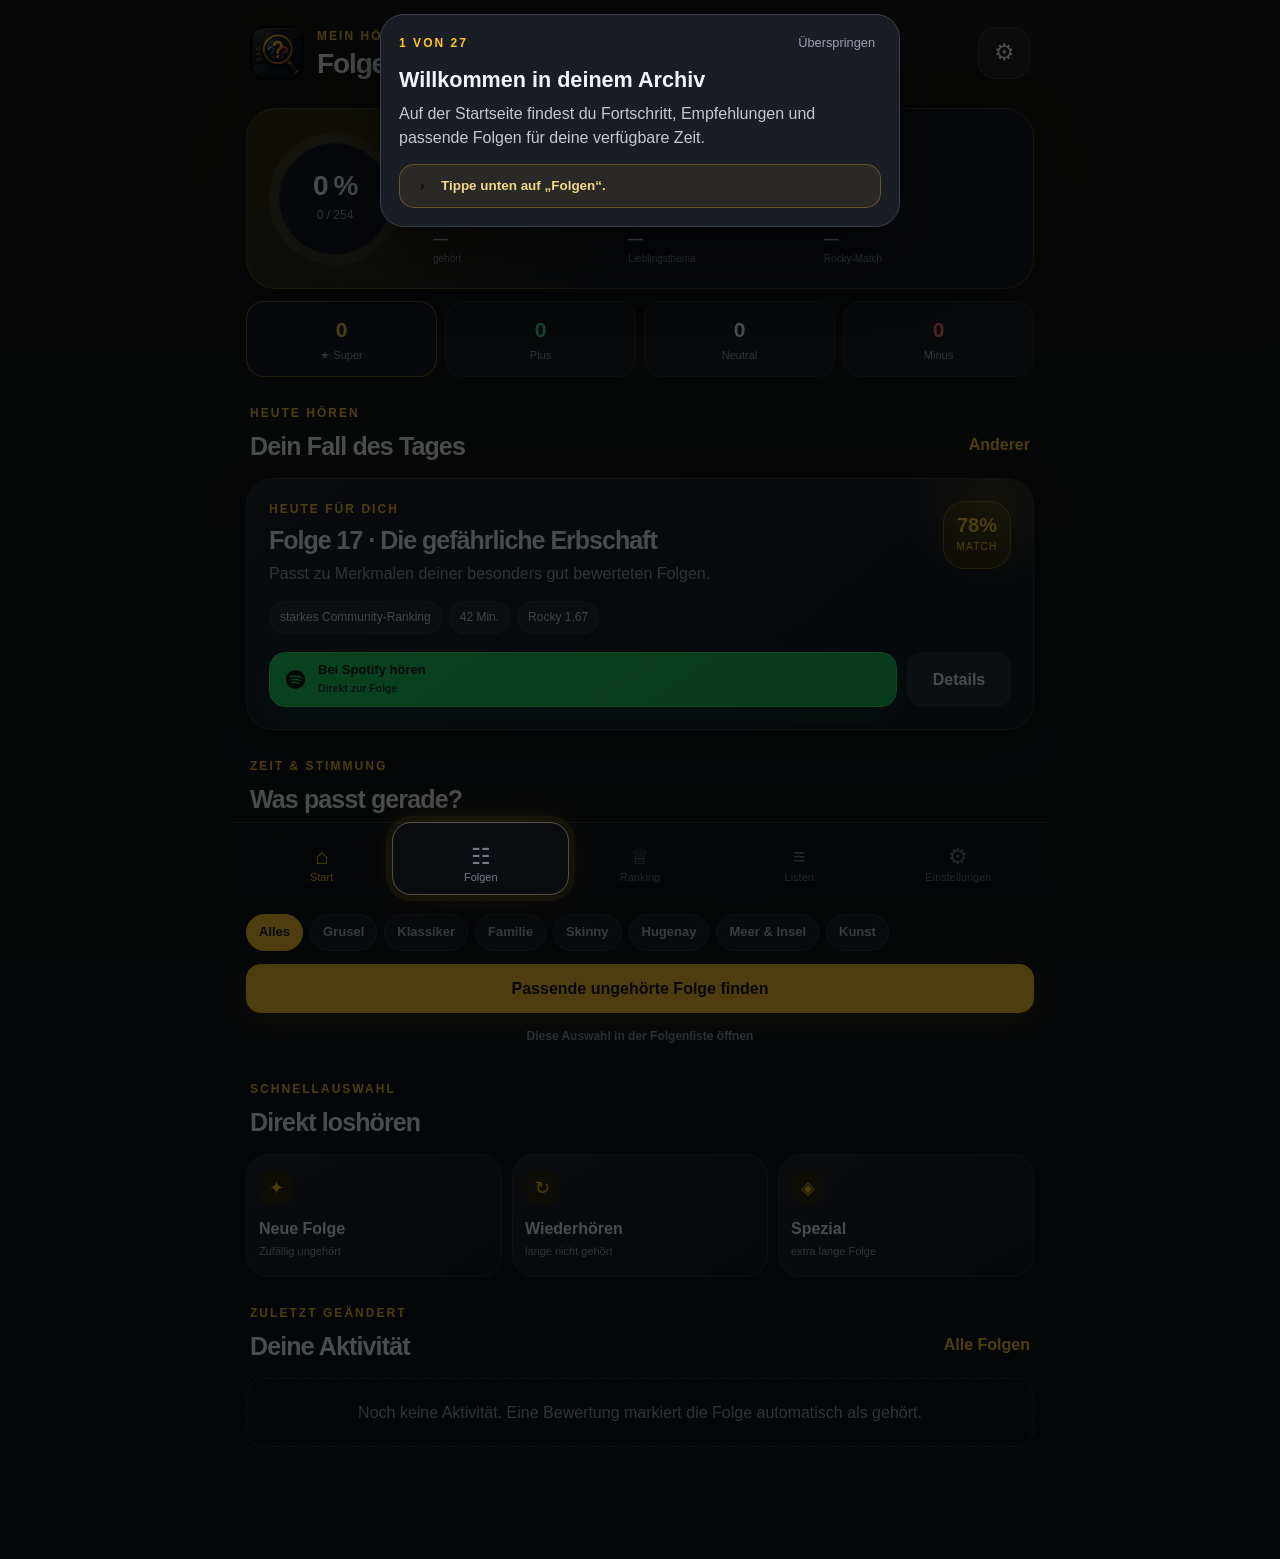
==== index.html @ 3ff1fd1b "Add files via upload" ====
<!doctype html>
<html lang="de">
<head>
  <meta charset="utf-8">
  <meta name="viewport" content="width=device-width,initial-scale=1,viewport-fit=cover">
  <meta name="theme-color" content="#12110d">
  <meta name="apple-mobile-web-app-capable" content="yes">
  <meta name="apple-mobile-web-app-status-bar-style" content="black-translucent">
  <meta name="apple-mobile-web-app-title" content="Folgen-Tracker">
  <meta name="description" content="Persönlicher Offline-Folgen-Tracker mit Empfehlungen, Suche und Ranking.">
  <link rel="manifest" href="manifest.json">
  <link rel="apple-touch-icon" href="apple-touch-icon.png">
  <link rel="icon" href="icon-192.png">
  <link rel="stylesheet" href="style.css">
  <title>Die drei ??? – Folgen-Tracker</title>
  <script src="episodes-seed.js" defer></script>
  <script src="app.js" defer></script>
</head>
<body>
<div class="app-shell">
  <header class="app-header">
    <div class="brand">
      <img src="icon-192.png" class="brand-icon" alt="">
      <div><span class="eyebrow">Mein Hörspiel-Archiv</span><h1>Folgen-Tracker</h1></div>
    </div>
    <button class="icon-button" id="quickSettings" aria-label="Einstellungen öffnen">⚙︎</button>
  </header>

  <main>
    <section class="page active" data-page="home">
      <section class="dashboard-card">
        <div class="progress-ring" id="progressRing" style="--progress:0deg">
          <div><strong id="progressPercent">0 %</strong><span id="progressFraction">0 / 0</span></div>
        </div>
        <div class="dashboard-copy">
          <span class="eyebrow">Dein Fortschritt</span>
          <h2 id="progressHeadline">Dein Archiv wartet</h2>
          <p id="progressText">Markiere Folgen als gehört und baue dein persönliches Geschmacksprofil auf.</p>
          <div class="mini-insights">
            <div><strong id="heardHours">—</strong><span>gehört</span></div>
            <div><strong id="favoriteTheme">—</strong><span>Lieblingsthema</span></div>
            <div><strong id="rockyAgreement">—</strong><span>Rocky-Match</span></div>
          </div>
        </div>
      </section>

      <section class="rating-stats" aria-label="Bewertungsübersicht">
        <div class="stat super"><strong id="superCount">0</strong><span>★ Super</span></div>
        <div class="stat plus"><strong id="plusCount">0</strong><span>Plus</span></div>
        <div class="stat neutral"><strong id="neutralCount">0</strong><span>Neutral</span></div>
        <div class="stat minus"><strong id="minusCount">0</strong><span>Minus</span></div>
      </section>

      <section class="section-block">
        <div class="section-heading">
          <div><span class="eyebrow">Heute hören</span><h2>Dein Fall des Tages</h2></div>
          <button id="dailyRefreshButton" class="text-button">Anderer</button>
        </div>
        <article id="todayCard" class="recommendation-card loading-card">
          <div class="skeleton wide"></div><div class="skeleton medium"></div><div class="skeleton short"></div>
        </article>
      </section>

      <section class="section-block">
        <div class="section-heading"><div><span class="eyebrow">Zeit & Stimmung</span><h2>Was passt gerade?</h2></div></div>
        <div class="choice-strip" id="timePicker" aria-label="Laufzeit auswählen">
          <button data-time="any" class="active"><strong>Egal</strong><small>beste Wahl</small></button>
          <button data-time="short"><strong>≤ 60</strong><small>Minuten</small></button>
          <button data-time="normal"><strong>60–90</strong><small>Minuten</small></button>
          <button data-time="long"><strong>90+</strong><small>lang</small></button>
          <button data-time="special"><strong>✦ Spezial</strong><small>extra lang</small></button>
        </div>
        <div class="discover-grid" id="moodPicker" aria-label="Stimmung auswählen">
          <button data-mood="any" class="active">Alles</button>
          <button data-mood="grusel">Grusel</button>
          <button data-mood="klassiker">Klassiker</button>
          <button data-mood="familie">Familie</button>
          <button data-mood="skinny">Skinny</button>
          <button data-mood="hugenay">Hugenay</button>
          <button data-mood="meer">Meer & Insel</button>
          <button data-mood="kunst">Kunst</button>
        </div>
        <button id="timeRecommendButton" class="primary-button full">Passende ungehörte Folge finden</button>
        <button id="exploreMoodButton" class="subtle-link">Diese Auswahl in der Folgenliste öffnen</button>
      </section>

      <section class="section-block">
        <div class="section-heading"><div><span class="eyebrow">Schnellauswahl</span><h2>Direkt loshören</h2></div></div>
        <div class="action-grid">
          <button id="randomNewButton" class="action-card"><span>✦</span><strong>Neue Folge</strong><small>Zufällig ungehört</small></button>
          <button id="randomHeardButton" class="action-card"><span>↻</span><strong>Wiederhören</strong><small>lange nicht gehört</small></button>
          <button id="randomSpecialButton" class="action-card"><span>◈</span><strong>Spezial</strong><small>extra lange Folge</small></button>
        </div>
      </section>

      <section class="section-block">
        <div class="section-heading">
          <div><span class="eyebrow">Zuletzt geändert</span><h2>Deine Aktivität</h2></div>
          <button class="text-button" data-go="episodes">Alle Folgen</button>
        </div>
        <div id="recentList" class="compact-list"></div>
      </section>
    </section>

    <section class="page" data-page="episodes">
      <div class="page-title">
        <span class="eyebrow">Katalog</span><h2>Alle Folgen</h2><p id="episodeResultCount">0 Folgen</p>
      </div>
      <div class="sticky-tools">
        <label class="search-box">
          <span aria-hidden="true">⌕</span>
          <input id="searchInput" type="search" placeholder="Titel, Autor, Figur, Handlung oder Kapitel" autocomplete="off" autocapitalize="none">
          <button id="clearSearch" class="clear-search hidden" type="button" aria-label="Suche löschen">×</button>
        </label>
        <p class="search-hint">Zum Beispiel „André Marx“, „Crimebusters“, „Peters Opa“, „Skinny“, „Zirkus“ oder „böser Franzose“.</p>
        <div id="filterChips" class="chips-scroll">
          <button class="chip active" data-filter="all">Alle</button>
          <button class="chip" data-filter="unheard">Offen</button>
          <button class="chip" data-filter="heard">Gehört</button>
          <button class="chip" data-filter="super">★ Super</button>
          <button class="chip" data-filter="plus">Plus</button>
          <button class="chip" data-filter="neutral">Neutral</button>
          <button class="chip" data-filter="minus">Minus</button>
          <button class="chip" data-filter="unrated">Unbewertet</button>
          <button class="chip" data-filter="long">90+ Min.</button>
          <button class="chip" data-filter="special">Spezial</button>
        </div>
        <div class="catalog-control-bar" aria-label="Katalog filtern und sortieren">
          <label class="compact-select"><span>Autor</span><select id="authorFilter" aria-label="Nach Autor filtern"><option value="all">Alle</option></select></label>
          <label class="compact-select"><span>Ära</span><select id="eraFilter" aria-label="Nach Ära filtern">
            <option value="all">Alle</option>
            <option value="Originalserie / Klassiker">Originalserie / Klassiker</option>
            <option value="Crimebusters-Ära">Crimebusters-Ära</option>
            <option value="Henkel-Waidhofer-Ära">Henkel-Waidhofer-Ära</option>
            <option value="Triumvirats-Ära">Triumvirats-Ära</option>
            <option value="Neue Ära (Fälle nach 2005)">Neue Ära</option>
            <option value="Spezialfolgen">Spezialfolgen</option>
          </select></label>
          <label class="compact-select compact-sort"><span>Sortierung</span><select id="episodeSort" aria-label="Folgen sortieren">
            <option value="nr">Nummer ↑</option>
            <option value="nr-desc">Nummer ↓</option>
            <option value="title">Titel A–Z</option>
            <option value="author">Autor A–Z</option>
            <option value="duration-desc">Längste</option>
            <option value="duration-asc">Kürzeste</option>
            <option value="rocky-best">Rocky beste</option>
            <option value="rocky-worst">Rocky schlechteste</option>
            <option value="recommendation">Empfehlung</option>
            <option value="own">Eigene Wertung</option>
          </select></label>
        </div>
      </div>
      <div id="activeCollection" class="active-collection hidden"></div>
      <div id="episodeList" class="episode-list"></div>
    </section>

    <section class="page" data-page="ranking">
      <div class="page-title">
        <span class="eyebrow">Vergleichen</span><h2>Ranking</h2><p>Community-Wertungen, deine Favoriten und persönliche Treffer.</p>
      </div>
      <div class="segmented" id="rankingMode">
        <button class="active" data-ranking="rocky">Rocky-Beach</button>
        <button data-ranking="mine">Mein Ranking</button>
        <button data-ranking="match">Empfehlungen</button>
      </div>
      <div id="rankingInfo" class="info-card"></div>
      <div id="rankingList" class="ranking-list"></div>
    </section>

    <section class="page" data-page="playlists">
      <div class="page-title">
        <span class="eyebrow">Hörpläne</span><h2>Listen</h2><p>Eigene Playlists, kuratierte Reihenfolgen und automatisch geplante Hörsessions.</p>
      </div>

      <section class="playlist-hero">
        <div><span class="eyebrow">Deine Sammlung</span><h3>Was möchtest du hören?</h3><p>Erstelle freie Listen oder lasse eine Fahrt, einen Abend oder ein Wochenende automatisch füllen.</p></div>
        <button id="newPlaylistButton" class="primary-button">＋ Neue Playlist</button>
      </section>

      <section class="section-block smart-planner">
        <div class="section-heading"><div><span class="eyebrow">Smart Playlist</span><h2>Hörzeit automatisch planen</h2></div></div>
        <div class="planner-form">
          <label><span>Name</span><input id="planName" value="Autofahrt" maxlength="50"></label>
          <label><span>Dauer</span><div class="duration-input"><input id="planHours" type="number" min="0" max="12" value="5"><b>Std.</b><input id="planMinutes" type="number" min="0" max="59" step="5" value="0"><b>Min.</b></div></label>
          <label><span>Stimmung</span><select id="planMood"><option value="any">Bunte Mischung</option><option value="grusel">Grusel & Mystery</option><option value="klassiker">Klassiker</option><option value="meer">Meer & Insel</option><option value="familie">Familie</option><option value="skinny">Skinny Norris</option><option value="hugenay">Victor Hugenay</option><option value="kunst">Kunst & Rätsel</option></select></label>
          <label><span>Hörstatus</span><select id="planStatus"><option value="mixed">Gemischt</option><option value="unheard">Nur ungehört</option><option value="heard">Nur bekannt</option></select></label>
          <label><span>Autor</span><select id="planAuthor"><option value="all">Alle Autoren</option></select></label>
        </div>
        <label class="planner-toggle"><input id="planContinuity" type="checkbox" checked><span><strong>Zusammenhänge beachten</strong><small>Mehrteiler, Vorgeschichten und Rückbezüge bleiben in sinnvoller Reihenfolge zusammen.</small></span></label>
        <button id="generatePlanButton" class="primary-button full">Smart Playlist erstellen</button>
        <div id="planPreview" class="plan-preview hidden"></div>
        <div id="planSavedStatus" class="plan-saved-status hidden" role="status" aria-live="polite"></div>
      </section>

      <section class="section-block playlist-library">
        <div class="section-heading"><div><span class="eyebrow">Deine Hörbibliothek</span><h2>Playlists entdecken</h2></div><button id="newPlaylistTextButton" class="text-button">Neu</button></div>
        <div id="playlistLibraryTabs" class="segmented playlist-tabs" role="tablist" aria-label="Playlist-Kategorien">
          <button class="active" data-playlist-tab="essentials" role="tab" aria-selected="true">★ Essentials</button>
          <button data-playlist-tab="themes" role="tab" aria-selected="false">Themen</button>
          <button data-playlist-tab="mine" role="tab" aria-selected="false">Meine</button>
        </div>
        <div id="playlistTabIntro" class="playlist-tab-intro"></div>
        <div id="essentialPlaylists" class="curated-grid playlist-tab-panel"></div>
        <div id="themePlaylists" class="curated-grid playlist-tab-panel hidden"></div>
        <div id="userPlaylists" class="playlist-grid playlist-tab-panel hidden"></div>
      </section>
    </section>

    <section class="page" data-page="settings">
      <div class="page-title">
        <span class="eyebrow">Verwaltung</span><h2>Einstellungen</h2><p>Backups, Folgenwissen und lokale Daten.</p>
      </div>
      <div class="settings-group streaming-settings">
        <h3>Bevorzugter Streamingdienst</h3>
        <div class="stream-preference" id="streamingPreference" role="group" aria-label="Bevorzugten Streamingdienst auswählen">
          <button type="button" data-service="spotify" aria-pressed="true">
            <svg viewBox="0 0 24 24" aria-hidden="true"><circle cx="12" cy="12" r="10"></circle><path d="M6.8 9.1c3.8-1.1 7.9-.8 11.2.8M7.5 12.3c3.2-.8 6.7-.5 9.5.7M8.2 15.2c2.6-.6 5.4-.3 7.6.6"></path></svg>
            <span><strong>Spotify</strong><small>Als Standard öffnen</small></span>
          </button>
          <button type="button" data-service="appleMusic" aria-pressed="false">
            <svg viewBox="0 0 24 24" aria-hidden="true"><rect x="3" y="3" width="18" height="18" rx="5"></rect><path d="M15.5 7.2v8.1a2.2 2.2 0 1 1-1.2-2V9.1l-5.8 1.2v6.1a2.2 2.2 0 1 1-1.2-2V8.8l8.2-1.6Z"></path></svg>
            <span><strong>Apple Music</strong><small>Als Standard öffnen</small></span>
          </button>
        </div>
        <p class="stream-setting-note" id="streamingPreferenceInfo">Schnellbuttons öffnen Spotify. In den Folgendetails bleiben beide Dienste sichtbar.</p>
      </div>
      <div class="settings-group">
        <h3>Backup</h3>
        <button id="exportButton" class="settings-row"><span><strong>JSON exportieren</strong><small>Hörstatus, Bewertungen und Notizen sichern</small></span><b>›</b></button>
        <button id="importButton" class="settings-row"><span><strong>JSON importieren</strong><small>Vorhandenes Backup einlesen</small></span><b>›</b></button>
        <input id="importFile" type="file" accept="application/json,.json" hidden>
      </div>
      <div class="settings-group">
        <h3>Folgenwissen</h3>
        <button id="updateMetadataButton" class="settings-row"><span><strong>Folgenwissen aktualisieren</strong><small>Laufzeiten, Beschreibungen, Figuren und Streaming-Links laden</small></span><b>↓</b></button>
        <button id="reloadCatalogButton" class="settings-row"><span><strong>Eingebauten Katalog neu laden</strong><small>Rocky-Ranking und Grunddaten zurücksetzen</small></span><b>↻</b></button>
      </div>
      <div class="settings-group">
        <h3>Hilfe & Einführung</h3>
        <button id="startTutorialButton" class="settings-row"><span><strong>Interaktives Tutorial starten</strong><small>Schritt für Schritt durch Bewertungen, Folgen und Playlists</small></span><b>›</b></button>
        <button id="openHelpButton" class="settings-row"><span><strong>Kurzanleitung öffnen</strong><small>Bewertungen, Smart-Playlists, Speicherung und Backups nachlesen</small></span><b>›</b></button>
      </div>
      <div class="settings-group">
        <h3>Persönliche Daten</h3>
        <button id="resetButton" class="settings-row danger"><span><strong>Persönliche Daten zurücksetzen</strong><small>Hörstatus, Bewertungen und Notizen löschen</small></span><b>›</b></button>
      </div>
      <div class="settings-group app-info">
        <img src="icon-192.png" alt="App-Icon">
        <div>
          <strong>Folgen-Tracker</strong>
          <small id="storageInfo">Lade Daten …</small>
          <small id="metadataInfo">Folgenwissen wird geprüft …</small>
          <small>Version 11.0 · Speicherung ausschließlich auf diesem Gerät</small>
          <small class="source-note">Folgenmetadaten & Streaming-Links: dreimetadaten.de · Community-Wertungen: rocky-beach.com</small>
        </div>
      </div>
    </section>
  </main>

  <nav class="bottom-nav" aria-label="Hauptnavigation">
    <button class="active" data-nav="home"><span>⌂</span><small>Start</small></button>
    <button data-nav="episodes"><span>☷</span><small>Folgen</small></button>
    <button data-nav="ranking"><span>♕</span><small>Ranking</small></button>
    <button data-nav="playlists"><span>≡</span><small>Listen</small></button>
    <button data-nav="settings"><span>⚙︎</span><small>Einstellungen</small></button>
  </nav>
</div>

<div id="detailOverlay" class="overlay hidden" aria-hidden="true">
  <article class="detail-sheet" role="dialog" aria-modal="true" aria-labelledby="detailTitle">
    <div class="sheet-handle"></div>
    <header class="detail-header">
      <div><span id="detailNumber" class="eyebrow">Folge</span><h2 id="detailTitle"></h2></div>
      <button id="closeDetail" class="icon-button" aria-label="Details schließen">×</button>
    </header>
    <div class="detail-score-row">
      <div class="match-orb"><strong id="detailMatch">—</strong><span>Match</span></div>
      <div id="detailMeta" class="detail-meta"></div>
    </div>
    <p id="detailDescription" class="detail-description"></p>

    <section class="detail-section detail-primary-actions">
      <span class="field-label">Deine Bewertung</span>
      <div id="detailRating" class="rating-control">
        <button data-rating="minus"><span>−</span>Minus</button>
        <button data-rating="neutral"><span>●</span>Neutral</button>
        <button data-rating="plus"><span>＋</span>Plus</button>
        <button data-rating="super"><span>★</span>Super</button>
      </div>
      <button id="clearRating" class="clear-rating">Bewertung entfernen</button>
    </section>

    <label class="heard-control detail-heard-control">
      <input id="detailHeard" type="checkbox">
      <span><strong>Schon gehört</strong><small id="detailHeardDate">Wird automatisch gespeichert</small></span>
    </label>

    <section class="detail-section detail-streaming-section">
      <span class="field-label">Anhören</span>
      <div id="detailStreamingButtons" class="streaming-buttons"></div>
      <small class="streaming-note">Direktlinks öffnen nach Möglichkeit die installierte App. Bei noch nicht veröffentlichten Folgen öffnet sich die Suche.</small>
    </section>

    <section class="detail-section add-list-section">
      <button id="detailAddPlaylist" class="playlist-add-button"><span>＋</span><span><strong>Zu Playlist hinzufügen</strong><small>Eigene Liste auswählen oder neu erstellen</small></span><b>›</b></button>
    </section>

    <div class="detail-accordion-stack">
      <details id="detailKnowledgeSection" class="detail-accordion">
        <summary><span><strong>Wissenskarte</strong><small>Autor, Ära, Laufzeit und Einordnung</small></span><b aria-hidden="true"></b></summary>
        <div class="detail-accordion-content"><div id="detailKnowledgeGrid" class="knowledge-grid"></div></div>
      </details>

      <details id="detailConnectionsSection" class="detail-accordion hidden">
        <summary><span><strong>Reihen & Rückbezüge</strong><small>Chronologien und wichtige Vorgeschichten</small></span><b aria-hidden="true"></b></summary>
        <div class="detail-accordion-content"><div id="detailConnections" class="connection-list"></div></div>
      </details>

      <details id="detailPeopleSection" class="detail-accordion hidden">
        <summary><span><strong>Figuren & Themen</strong><small>Wichtige Personen und Motive der Folge</small></span><b aria-hidden="true"></b></summary>
        <div class="detail-accordion-content detail-subsections">
          <section id="detailCharactersSection" class="detail-subsection hidden"><span class="field-label">Mit dabei</span><div id="detailCharacters" class="tag-cloud character-cloud"></div></section>
          <section id="detailThemesSection" class="detail-subsection hidden"><span class="field-label">Themen</span><div id="detailThemes" class="tag-cloud"></div></section>
        </div>
      </details>

      <details id="detailSimilarSection" class="detail-accordion hidden">
        <summary><span><strong>Passende Folgen</strong><small>Ähnliche Fälle zum Weiterhören</small></span><b aria-hidden="true"></b></summary>
        <div class="detail-accordion-content"><div id="detailSimilar" class="similar-list"></div></div>
      </details>

      <details id="detailReasonsSection" class="detail-accordion hidden">
        <summary><span><strong>Warum passt sie?</strong><small>Grund für die persönliche Empfehlung</small></span><b aria-hidden="true"></b></summary>
        <div class="detail-accordion-content"><div id="detailReasons" class="tag-cloud"></div></div>
      </details>

      <details id="detailTriviaSection" class="detail-accordion hidden">
        <summary><span><strong>Gut zu wissen</strong><small>Einordnung und Besonderheiten</small></span><b aria-hidden="true"></b></summary>
        <div class="detail-accordion-content"><div id="detailTrivia" class="fact-note"></div></div>
      </details>

      <details id="detailNoteSection" class="detail-accordion note-accordion">
        <summary><span><strong>Persönliche Notiz</strong><small>Deine Gedanken zu dieser Folge</small></span><b aria-hidden="true"></b></summary>
        <div class="detail-accordion-content"><label class="note-field compact-note"><textarea id="detailNote" maxlength="600" placeholder="Was ist dir an der Folge aufgefallen?"></textarea></label><button id="resetEpisodeData" class="episode-reset-button">Persönliche Daten dieser Folge zurücksetzen</button></div>
      </details>
    </div>
  </article>
</div>

<div id="playlistEditorOverlay" class="overlay hidden" aria-hidden="true">
  <article class="mini-sheet" role="dialog" aria-modal="true" aria-labelledby="playlistEditorTitle">
    <div class="sheet-handle"></div>
    <header class="detail-header"><div><span class="eyebrow">Persönliche Liste</span><h2 id="playlistEditorTitle">Neue Playlist</h2></div><button id="closePlaylistEditor" class="icon-button">×</button></header>
    <label class="note-field"><span class="field-label">Name</span><input id="playlistNameInput" maxlength="60" placeholder="z. B. 5-Stunden-Autofahrt"></label>
    <label class="note-field"><span class="field-label">Beschreibung</span><textarea id="playlistDescriptionInput" maxlength="300" placeholder="Wofür ist diese Liste gedacht?"></textarea></label>
    <button id="savePlaylistButton" class="primary-button full">Playlist speichern</button>
  </article>
</div>

<div id="playlistPickerOverlay" class="overlay hidden" aria-hidden="true">
  <article class="mini-sheet" role="dialog" aria-modal="true" aria-labelledby="playlistPickerTitle">
    <div class="sheet-handle"></div>
    <header class="detail-header"><div><span class="eyebrow">Merken</span><h2 id="playlistPickerTitle">Zu Playlist hinzufügen</h2></div><button id="closePlaylistPicker" class="icon-button">×</button></header>
    <div id="playlistPickerList" class="picker-list"></div>
    <button id="pickerNewPlaylist" class="subtle-button full">＋ Neue Playlist erstellen</button>
  </article>
</div>

<div id="playlistDetailOverlay" class="overlay hidden" aria-hidden="true">
  <article class="detail-sheet playlist-sheet" role="dialog" aria-modal="true" aria-labelledby="playlistDetailTitle">
    <div class="sheet-handle"></div>
    <header class="detail-header"><div><span id="playlistDetailKicker" class="eyebrow">Playlist</span><h2 id="playlistDetailTitle"></h2></div><button id="closePlaylistDetail" class="icon-button">×</button></header>
    <p id="playlistDetailDescription" class="detail-description"></p>
    <div id="playlistDetailStats" class="playlist-detail-stats"></div>
    <div class="playlist-detail-actions"><button id="playlistPlayFirst" class="primary-button">▶ Erste Folge öffnen</button><button id="playlistAddEpisodeButton" class="subtle-button">＋ Folge hinzufügen</button><button id="playlistEditButton" class="subtle-button">Bearbeiten</button><button id="playlistDeleteButton" class="danger-button">Löschen</button></div>
    <section id="playlistAddPanel" class="playlist-add-panel hidden">
      <div id="playlistInlineStatus" class="playlist-inline-status hidden" role="status" aria-live="polite"></div>
      <div class="playlist-add-search"><input id="playlistAddSearch" type="search" placeholder="Folge suchen …" autocomplete="off"><button id="playlistAddClose" class="icon-button" aria-label="Suche schließen">×</button></div>
      <div id="playlistAddResults" class="playlist-add-results"></div>
    </section>
    <div id="playlistEpisodeList" class="playlist-episode-list"></div>
    <section id="playlistSuggestionsSection" class="playlist-suggestions hidden">
      <div class="section-heading compact"><div><span class="eyebrow">Automatisch passend</span><h3>Passt zu dieser Playlist</h3></div><div class="suggestion-controls"><button id="playlistSuggestionMode" class="mini-toggle" data-mode="similar">Ähnlich</button><button id="playlistSuggestionRefresh" class="icon-button" aria-label="Neue Vorschläge">↻</button></div></div>
      <p id="playlistSuggestionSummary" class="playlist-suggestion-summary"></p>
      <div id="playlistSuggestions" class="playlist-suggestion-list"></div>
    </section>
  </article>
</div>

<div id="heardResetOverlay" class="overlay action-overlay hidden" aria-hidden="true">
  <article class="mini-sheet action-sheet" role="dialog" aria-modal="true" aria-labelledby="heardResetTitle">
    <div class="sheet-handle"></div>
    <header class="detail-header"><div><span class="eyebrow">Hörstatus ändern</span><h2 id="heardResetTitle">Als ungehört markieren?</h2></div><button id="closeHeardReset" class="icon-button" aria-label="Abbrechen">×</button></header>
    <p>Eine bewertete Folge gilt als gehört. Um sie wieder als ungehört zu markieren, wird deshalb auch deine Bewertung entfernt.</p>
    <button id="confirmUnheardAndClear" class="danger-button full">Bewertung entfernen & als ungehört markieren</button>
    <button id="cancelHeardReset" class="subtle-button full">Abbrechen</button>
  </article>
</div>

<div id="helpOverlay" class="overlay overlay-front hidden" aria-hidden="true">
  <article class="detail-sheet help-sheet" role="dialog" aria-modal="true" aria-labelledby="helpTitle">
    <div class="sheet-handle"></div>
    <header class="detail-header"><div><span class="eyebrow">Hilfe</span><h2 id="helpTitle">So funktioniert die App</h2></div><button id="closeHelp" class="icon-button" aria-label="Hilfe schließen">×</button></header>
    <div class="help-list">
      <details open><summary>Bewertungen & Hörstatus</summary><p>Minus, Neutral, Plus und Super sind gegenseitig exklusiv. Tippe erneut auf die aktive Bewertung, um sie zu entfernen. Jede Bewertung markiert die Folge automatisch als gehört. Beim Zurücksetzen auf ungehört kannst du die Bewertung direkt mit entfernen.</p></details>
      <details><summary>Folgen finden</summary><p>Die Suche berücksichtigt Titel, Autor, Ära, Figuren, Handlung, Kapitel und versteckte Stichwörter. Filter und Sortierung lassen sich kombinieren.</p></details>
      <details><summary>Playlists</summary><p>Unter Listen findest du goldene Essentials, Themenlisten und deine eigenen Playlists. Eigene Listen kannst du frei benennen, beschreiben, sortieren und mit automatischen Vorschlägen erweitern.</p></details>
      <details><summary>Smart-Playlists</summary><p>Lege Dauer, Stimmung, Hörstatus und optional einen Autor fest. Zusammenhängende Fälle bleiben auf Wunsch in der richtigen Reihenfolge.</p></details>
      <details><summary>Speicherung & Backup</summary><p>Alle Änderungen werden automatisch lokal auf diesem Gerät gespeichert. Das JSON-Backup brauchst du nur als zusätzliche Sicherung oder für einen Gerätewechsel.</p></details>
    </div>
    <button id="helpStartTutorial" class="primary-button full">Interaktives Tutorial starten</button>
  </article>
</div>

<div id="tutorialOverlay" class="tutorial-overlay hidden" aria-hidden="true">
  <div id="tutorialFocus" class="tutorial-focus" aria-hidden="true"></div>
  <article id="tutorialCard" class="tutorial-card" role="dialog" aria-modal="true" aria-labelledby="tutorialTitle">
    <div class="tutorial-card-top"><span id="tutorialProgress" class="eyebrow">1 von 27</span><button id="skipTutorial" class="tutorial-skip">Überspringen</button></div>
    <h2 id="tutorialTitle">Willkommen</h2>
    <p id="tutorialText"></p>
    <div id="tutorialAction" class="tutorial-action" role="status" aria-live="polite"></div>
    <div id="tutorialDemo" class="tutorial-demo hidden"></div>
    <div class="tutorial-actions"><button id="tutorialBack" class="subtle-button hidden">Zurück</button><button id="tutorialNext" class="primary-button hidden">App benutzen</button></div>
  </article>
</div>

<div id="toast" class="toast hidden" role="status" aria-live="polite"></div>
</body>
</html>
---- style.css ----
:root{
  color-scheme:dark;
  --bg:#12110d;
  --bg-deep:#0b0c0f;
  --panel:#161920;
  --panel-2:#1d2028;
  --panel-warm:#211d10;
  --line:#2b303a;
  --line-warm:#5a4510;
  --text:#f3f4f7;
  --muted:#9ca1ad;
  --gold:#ffc629;
  --gold-soft:#ffdb71;
  --green:#4edb91;
  --red:#ff6b70;
  --neutral:#aeb3bd;
  --radius:24px;
  --shadow:0 18px 55px rgba(0,0,0,.28);
  font-family:-apple-system,BlinkMacSystemFont,"SF Pro Display","SF Pro Text",Inter,Arial,sans-serif;
}
*{box-sizing:border-box;-webkit-tap-highlight-color:transparent}
html{background:var(--bg-deep);scroll-behavior:smooth}
body{margin:0;min-width:320px;background:linear-gradient(180deg,#17150e 0,#11110e 34%,#0d0f13 100%);color:var(--text);font-size:16px;line-height:1.45}
button,input,select,textarea{font:inherit;color:inherit}
button{border:0;cursor:pointer}
button:focus-visible,input:focus-visible,select:focus-visible,textarea:focus-visible{outline:2px solid var(--gold);outline-offset:2px}
.hidden{display:none!important}
.app-shell{max-width:820px;min-height:100dvh;margin:0 auto;padding:calc(env(safe-area-inset-top) + 16px) 16px calc(112px + env(safe-area-inset-bottom))}
.app-header{display:flex;align-items:center;justify-content:space-between;padding:10px 4px 28px;position:relative;z-index:5}
.brand{display:flex;align-items:center;gap:13px;min-width:0}.brand-icon{width:54px;height:54px;border-radius:16px;box-shadow:0 8px 25px rgba(0,0,0,.35)}
.brand h1{font-size:28px;line-height:1.05;margin:4px 0 0;letter-spacing:-.04em}.eyebrow{display:block;color:var(--gold);font-size:12px;font-weight:800;letter-spacing:.17em;text-transform:uppercase}
.icon-button{display:grid;place-items:center;flex:0 0 auto;width:52px;height:52px;border-radius:18px;background:rgba(255,255,255,.045);border:1px solid rgba(255,255,255,.11);font-size:23px;box-shadow:inset 0 1px rgba(255,255,255,.04)}
.page{display:none;animation:pageIn .24s ease}.page.active{display:block}@keyframes pageIn{from{opacity:0;transform:translateY(6px)}to{opacity:1;transform:none}}
.page-title{padding:8px 4px 20px}.page-title h2{font-size:42px;line-height:1;margin:12px 0 14px;letter-spacing:-.055em}.page-title p{margin:0;color:var(--muted);font-size:18px;max-width:620px}
.section-block{margin-top:28px}.section-heading{display:flex;align-items:flex-end;justify-content:space-between;gap:18px;margin:0 4px 14px}.section-heading h2{font-size:25px;letter-spacing:-.035em;margin:5px 0 0}.text-button{background:none;color:var(--gold);padding:8px 0;font-weight:750}

.dashboard-card{display:grid;grid-template-columns:142px minmax(0,1fr);gap:22px;align-items:center;padding:22px;border-radius:30px;background:radial-gradient(circle at 15% 20%,rgba(255,198,41,.13),transparent 42%),linear-gradient(145deg,#211d12,#14171d 62%);border:1px solid rgba(255,198,41,.20);box-shadow:var(--shadow)}
.progress-ring{width:132px;height:132px;border-radius:50%;display:grid;place-items:center;background:conic-gradient(var(--gold) var(--progress),rgba(255,255,255,.075) 0);position:relative}
.progress-ring:before{content:"";position:absolute;inset:10px;border-radius:50%;background:#15171b;box-shadow:inset 0 0 0 1px rgba(255,255,255,.05)}
.progress-ring>div{position:relative;text-align:center}.progress-ring strong{display:block;font-size:28px;line-height:1;letter-spacing:-.05em}.progress-ring span{display:block;color:var(--muted);font-size:12px;margin-top:7px}
.dashboard-copy h2{margin:6px 0 6px;font-size:27px;line-height:1.08;letter-spacing:-.045em}.dashboard-copy>p{color:var(--muted);margin:0 0 18px;font-size:14px}
.mini-insights{display:grid;grid-template-columns:repeat(3,minmax(0,1fr));gap:8px}.mini-insights div{min-width:0}.mini-insights strong{display:block;white-space:nowrap;overflow:hidden;text-overflow:ellipsis;font-size:15px}.mini-insights span{display:block;color:var(--muted);font-size:10px;margin-top:2px}
.rating-stats{display:grid;grid-template-columns:repeat(4,1fr);gap:8px;margin-top:12px}.stat{padding:13px 8px;border-radius:18px;text-align:center;background:rgba(22,25,32,.9);border:1px solid var(--line)}.stat strong{display:block;font-size:21px}.stat span{display:block;font-size:11px;color:var(--muted);margin-top:2px}.stat.super{border-color:rgba(255,198,41,.38)}.stat.super strong{color:var(--gold)}.stat.plus strong{color:var(--green)}.stat.minus strong{color:var(--red)}

.recommendation-card{position:relative;overflow:hidden;padding:22px;border-radius:28px;background:linear-gradient(140deg,#1b1e25,#11141a);border:1px solid #343a45;box-shadow:0 16px 42px rgba(0,0,0,.20)}
.recommendation-card:before{content:"";position:absolute;right:-50px;top:-70px;width:180px;height:180px;border-radius:50%;background:radial-gradient(circle,rgba(255,198,41,.18),transparent 68%);pointer-events:none}
.recommendation-top{display:flex;justify-content:space-between;gap:16px;align-items:flex-start}.match-badge{display:flex;flex-direction:column;align-items:center;justify-content:center;min-width:68px;height:68px;border-radius:22px;background:#2a2410;border:1px solid rgba(255,198,41,.35);color:var(--gold)}.match-badge strong{font-size:20px;line-height:1}.match-badge span{font-size:10px;margin-top:5px;text-transform:uppercase;letter-spacing:.12em}
.recommendation-card h3{font-size:25px;line-height:1.12;letter-spacing:-.04em;margin:7px 0 8px;max-width:520px}.recommendation-card p{color:var(--muted);margin:0 0 16px}.recommend-reasons,.tag-cloud{display:flex;flex-wrap:wrap;gap:7px}.recommend-reasons span,.tag-cloud span{padding:7px 10px;border-radius:999px;background:rgba(255,255,255,.055);border:1px solid rgba(255,255,255,.075);color:#d7dae0;font-size:12px}
.recommendation-actions{display:flex;align-items:center;gap:10px;margin-top:18px}.primary-button{background:var(--gold);color:#171306;font-weight:850;padding:13px 18px;border-radius:15px;box-shadow:0 8px 24px rgba(255,198,41,.15)}.primary-button:active{transform:scale(.98)}.primary-button.full{width:100%;margin-top:13px}.secondary-button{background:#252a33;padding:13px 16px;border-radius:15px;font-weight:750}
.loading-card{min-height:170px}.skeleton{height:20px;border-radius:8px;background:linear-gradient(90deg,#20242b,#2a2e36,#20242b);background-size:200% 100%;animation:skeleton 1.3s infinite}.skeleton+.skeleton{margin-top:14px}.skeleton.wide{width:76%}.skeleton.medium{width:58%}.skeleton.short{width:35%}@keyframes skeleton{to{background-position:-200% 0}}

.choice-strip,.chips-scroll{display:flex;gap:8px;overflow-x:auto;scrollbar-width:none;padding:1px 3px 7px}.choice-strip::-webkit-scrollbar,.chips-scroll::-webkit-scrollbar{display:none}.choice-strip button{flex:0 0 104px;background:#171a20;border:1px solid var(--line);border-radius:18px;padding:12px 9px;text-align:left}.choice-strip button strong,.choice-strip button small{display:block}.choice-strip button small{color:var(--muted);font-size:11px;margin-top:3px}.choice-strip button.active{background:#28230f;border-color:var(--gold);box-shadow:inset 0 0 0 1px rgba(255,198,41,.18)}
.discover-grid{display:flex;flex-wrap:wrap;gap:7px;margin-top:7px}.discover-grid button{padding:8px 12px;border-radius:999px;background:#181b21;border:1px solid #2e333d;color:#b9bec8;font-size:13px;font-weight:650}.discover-grid button.active{color:#171306;background:var(--gold);border-color:var(--gold)}
.action-grid{display:grid;grid-template-columns:repeat(3,1fr);gap:10px}.action-card{min-height:116px;padding:16px 12px;border-radius:22px;text-align:left;background:linear-gradient(150deg,#1c1f25,#13161b);border:1px solid var(--line)}.action-card>span{display:grid;place-items:center;width:34px;height:34px;border-radius:12px;background:#29240f;color:var(--gold);font-size:18px;margin-bottom:12px}.action-card strong,.action-card small{display:block}.action-card small{color:var(--muted);font-size:11px;margin-top:4px}
.compact-list{display:grid;gap:8px}.compact-item{width:100%;display:flex;align-items:center;justify-content:space-between;gap:14px;text-align:left;padding:14px 16px;border-radius:18px;background:#171a20;border:1px solid var(--line)}.compact-item strong,.compact-item small{display:block}.compact-item strong{font-size:14px}.compact-item small{color:var(--muted);font-size:12px;margin-top:3px}.compact-rating{font-weight:900;font-size:18px}.empty-message{padding:22px;border:1px dashed #353a44;border-radius:18px;color:var(--muted);text-align:center}

.sticky-tools{position:sticky;top:0;z-index:4;margin:0 -4px 12px;padding:7px 4px 10px;background:linear-gradient(180deg,var(--bg) 70%,rgba(18,17,13,0));backdrop-filter:blur(12px)}
.search-box{display:flex;align-items:center;gap:9px;min-height:52px;padding:0 14px;border-radius:18px;background:#1a1d23;border:1px solid #333842}.search-box>span{color:var(--gold);font-size:23px}.search-box input{min-width:0;flex:1;background:none;border:0;outline:0;font-size:16px}.search-box input::placeholder{color:#777d88}.clear-search{width:30px;height:30px;border-radius:50%;background:#2c3038;color:#c9ccd2;font-size:20px}.search-hint{font-size:11px;color:#7f8590;margin:6px 8px 9px}
.chip{flex:0 0 auto;padding:8px 13px;border-radius:999px;background:#181b20;border:1px solid #30353e;color:#b9bec8;font-size:13px;font-weight:700}.chip.active{color:#171306;background:var(--gold);border-color:var(--gold)}
.select-control{width:100%;height:46px;border:1px solid #30353e;border-radius:15px;background:#181b20;padding:0 13px;appearance:none;background-image:linear-gradient(45deg,transparent 50%,#999 50%),linear-gradient(135deg,#999 50%,transparent 50%);background-position:calc(100% - 18px) 20px,calc(100% - 13px) 20px;background-size:5px 5px;background-repeat:no-repeat}
.active-collection{display:flex;align-items:center;justify-content:space-between;gap:12px;margin:8px 0 13px;padding:11px 14px;border-radius:16px;background:#28230f;border:1px solid var(--line-warm);color:var(--gold-soft);font-size:13px}.active-collection button{background:none;color:var(--gold);font-weight:800}
.episode-list{display:grid;gap:11px}.episode-card{position:relative;padding:17px;border-radius:23px;background:linear-gradient(145deg,#181b21,#12151a);border:1px solid var(--line);box-shadow:0 8px 25px rgba(0,0,0,.13);transition:transform .15s,border-color .2s}.episode-card:active{transform:scale(.992)}.episode-card.rating-super{border-color:rgba(255,198,41,.62);box-shadow:0 0 0 1px rgba(255,198,41,.08),0 12px 34px rgba(0,0,0,.2)}.episode-card.rating-plus{border-color:rgba(78,219,145,.38)}.episode-card.rating-minus{border-color:rgba(255,107,112,.35)}
.episode-main{display:grid;grid-template-columns:minmax(0,1fr) auto;gap:14px}.episode-number{display:block;color:var(--gold);font-weight:850;font-size:11px;letter-spacing:.12em}.episode-title{font-size:20px;line-height:1.12;letter-spacing:-.028em;margin:5px 0 6px}.episode-description{display:-webkit-box;-webkit-line-clamp:2;-webkit-box-orient:vertical;overflow:hidden;color:var(--muted);font-size:13px;margin:0}.heard-button{width:43px;height:43px;border-radius:15px;background:#22262e;border:1px solid #343a44;color:#aab0ba;font-size:20px}.heard-button.on{color:#111b15;background:var(--green);border-color:var(--green)}
.episode-footer{display:flex;align-items:flex-end;justify-content:space-between;gap:10px;margin-top:14px}.badges{display:flex;flex-wrap:wrap;gap:6px;min-width:0}.badge{display:inline-flex;align-items:center;min-height:25px;padding:4px 8px;border-radius:999px;background:#20242b;border:1px solid #2f343d;color:#adb3bd;font-size:10.5px;white-space:nowrap}.badge.special-badge{color:var(--gold-soft);background:#27220f;border-color:#5b4710}.badge.match{color:#d7f9e7;border-color:#24583c;background:#15251d}
.rating-mini{display:flex;flex:0 0 auto;gap:4px;padding:4px;border-radius:14px;background:#0f1115;border:1px solid #272b33}.rating-mini button{width:31px;height:31px;border-radius:10px;background:transparent;color:#747a85;font-weight:900}.rating-mini button.active[data-value="super"]{color:#191406;background:var(--gold);animation:superPulse .38s ease}.rating-mini button.active[data-value="plus"]{color:#101b15;background:var(--green)}.rating-mini button.active[data-value="neutral"]{color:#141519;background:#b4b8c0}.rating-mini button.active[data-value="minus"]{color:#201013;background:var(--red)}
@keyframes superPulse{50%{transform:scale(1.18) rotate(-5deg)}}

.segmented{display:grid;grid-template-columns:repeat(3,1fr);padding:5px;border:1px solid #2c313a;border-radius:22px;background:#12151a;margin-bottom:14px}.segmented button{min-height:47px;border-radius:17px;background:transparent;color:#969ca8;font-weight:800;font-size:14px}.segmented button.active{background:#2b3039;color:#f4f5f7;box-shadow:0 4px 18px rgba(0,0,0,.18)}
.info-card{padding:15px 17px;border-radius:20px;background:#24200f;border:1px solid #5c4710;color:#ddd7c4;margin-bottom:14px}.info-card strong{color:var(--gold)}
.ranking-list{display:grid;gap:10px}.ranking-card{width:100%;display:grid;grid-template-columns:28px minmax(0,1fr) 64px;align-items:center;gap:9px;text-align:left;padding:16px 14px;border-radius:23px;background:#15181e;border:1px solid #2b3038;color:var(--text)}.rank-position{font-size:20px;font-weight:900;color:var(--gold);text-align:left}.rank-main{min-width:0;text-align:left}.rank-main strong{display:block;font-size:17px;line-height:1.18;white-space:normal}.rank-main small{display:block;color:var(--muted);font-size:12px;margin-top:5px;white-space:nowrap;overflow:hidden;text-overflow:ellipsis}.rank-side{text-align:right;min-width:0}.rank-side>strong{display:block;font-size:18px}.rank-side>small{display:block;color:var(--muted);font-size:11px;margin-top:2px}.own-pill{display:inline-block;margin-top:6px;padding:3px 7px;border-radius:999px;font-style:normal;font-size:10px;font-weight:800;background:#252932;color:#aeb4bf}.own-pill.super{background:#3b300d;color:var(--gold)}.own-pill.plus{background:#153323;color:var(--green)}.own-pill.minus{background:#35191c;color:var(--red)}.ranking-group-title{display:flex;justify-content:space-between;align-items:center;padding:15px 4px 5px}.ranking-group-title h3{margin:0;font-size:20px}.ranking-group-title span{color:var(--muted);font-size:12px}

.settings-group{overflow:hidden;margin-bottom:18px;border-radius:24px;background:#171a20;border:1px solid var(--line)}.settings-group>h3{margin:0;padding:15px 17px 8px;color:var(--muted);font-size:12px;letter-spacing:.12em;text-transform:uppercase}.settings-row{width:100%;display:flex;align-items:center;justify-content:space-between;gap:16px;text-align:left;background:transparent;padding:15px 17px;border-top:1px solid #282d35}.settings-row strong,.settings-row small{display:block}.settings-row small{color:var(--muted);font-size:12px;margin-top:3px}.settings-row>b{color:var(--muted);font-size:24px}.settings-row.danger strong{color:var(--red)}.app-info{display:flex;gap:14px;align-items:flex-start;padding:17px}.app-info img{width:54px;height:54px;border-radius:16px}.app-info>div{min-width:0}.app-info strong,.app-info small{display:block}.app-info small{color:var(--muted);font-size:12px;margin-top:4px}.source-note{padding-top:6px;border-top:1px solid #292d35;margin-top:8px!important}

.bottom-nav{position:fixed;z-index:20;left:50%;bottom:0;transform:translateX(-50%);width:min(820px,100%);height:calc(78px + env(safe-area-inset-bottom));padding:8px 12px env(safe-area-inset-bottom);display:grid;grid-template-columns:repeat(4,1fr);background:rgba(10,12,15,.94);border-top:1px solid #282c33;backdrop-filter:blur(24px)}.bottom-nav button{background:none;color:#737985;display:flex;flex-direction:column;align-items:center;justify-content:center;gap:2px}.bottom-nav button span{font-size:22px;line-height:1}.bottom-nav button small{font-size:11px}.bottom-nav button.active{color:var(--gold)}

.overlay{position:fixed;z-index:50;inset:0;background:rgba(0,0,0,.66);display:flex;align-items:flex-end;backdrop-filter:blur(8px);animation:fadeIn .18s ease}.detail-sheet{width:min(820px,100%);max-height:93dvh;overflow-y:auto;margin:0 auto;padding:8px 18px calc(28px + env(safe-area-inset-bottom));border-radius:30px 30px 0 0;background:linear-gradient(180deg,#1b1e24,#111318);border:1px solid #343941;border-bottom:0;box-shadow:0 -25px 70px rgba(0,0,0,.5);animation:sheetUp .25s cubic-bezier(.2,.8,.2,1)}@keyframes fadeIn{from{opacity:0}}@keyframes sheetUp{from{transform:translateY(40px);opacity:.5}}
.sheet-handle{width:42px;height:5px;border-radius:999px;background:#4c515a;margin:2px auto 17px}.detail-header{display:flex;justify-content:space-between;align-items:flex-start;gap:16px}.detail-header h2{font-size:30px;line-height:1.08;letter-spacing:-.045em;margin:7px 0 0}.detail-score-row{display:flex;align-items:center;gap:15px;margin-top:18px}.match-orb{display:grid;place-items:center;flex:0 0 76px;height:76px;border-radius:24px;background:#28230f;border:1px solid #59450e;color:var(--gold)}.match-orb strong,.match-orb span{display:block;text-align:center}.match-orb strong{font-size:22px}.match-orb span{font-size:10px;text-transform:uppercase;letter-spacing:.1em}.detail-meta{display:flex;flex-wrap:wrap;gap:7px}.detail-description{color:#c9ccd2;font-size:15px;line-height:1.65;margin:20px 0}.detail-section{margin-top:20px}.field-label{display:block;margin-bottom:9px;color:#aeb3bd;font-size:12px;font-weight:800;letter-spacing:.08em;text-transform:uppercase}.character-cloud span{border-color:#38455a;background:#1a2230;color:#c9d8ee}
.rating-control{display:grid;grid-template-columns:repeat(4,1fr);gap:7px}.rating-control button{min-height:62px;border-radius:17px;background:#20242b;border:1px solid #303640;color:#9ca2ad;font-size:11px;font-weight:800}.rating-control button span{display:block;font-size:22px;line-height:1.1;margin-bottom:3px}.rating-control button.active[data-rating="super"]{background:var(--gold);border-color:var(--gold);color:#181307;animation:superPulse .38s ease}.rating-control button.active[data-rating="plus"]{background:var(--green);border-color:var(--green);color:#111b15}.rating-control button.active[data-rating="neutral"]{background:#b5b9c2;border-color:#b5b9c2;color:#15161a}.rating-control button.active[data-rating="minus"]{background:var(--red);border-color:var(--red);color:#251013}.clear-rating{display:block;margin:8px auto 0;padding:7px 10px;background:none;color:#777d88;font-size:12px}
.heard-control{display:flex;align-items:center;gap:12px;margin-top:22px;padding:15px;border-radius:19px;background:#191c22;border:1px solid #2d323b}.heard-control input{width:23px;height:23px;accent-color:var(--green)}.heard-control strong,.heard-control small{display:block}.heard-control small{color:var(--muted);font-size:11px;margin-top:3px}.note-field{display:block;margin-top:20px}.note-field textarea{width:100%;min-height:112px;resize:vertical;padding:14px;border-radius:17px;background:#15181d;border:1px solid #30353e;outline:none}.toast{position:fixed;z-index:80;left:50%;bottom:calc(92px + env(safe-area-inset-bottom));transform:translateX(-50%);width:max-content;max-width:calc(100% - 32px);padding:12px 16px;border-radius:999px;background:#f0f1f4;color:#16181c;font-weight:750;font-size:13px;box-shadow:0 12px 34px rgba(0,0,0,.4);animation:toastIn .22s ease}@keyframes toastIn{from{transform:translate(-50%,10px);opacity:0}}

@media(max-width:620px){
  .app-shell{padding-left:14px;padding-right:14px}.app-header{padding-bottom:24px}.brand-icon{width:48px;height:48px}.brand h1{font-size:25px}.icon-button{width:48px;height:48px}
  .dashboard-card{grid-template-columns:108px minmax(0,1fr);gap:15px;padding:18px}.progress-ring{width:102px;height:102px}.progress-ring:before{inset:8px}.progress-ring strong{font-size:23px}.dashboard-copy h2{font-size:22px}.dashboard-copy>p{display:none}.mini-insights{margin-top:13px}.mini-insights strong{font-size:13px}.mini-insights span{font-size:9px}
  .page-title h2{font-size:38px}.page-title p{font-size:16px}.rating-stats{gap:6px}.stat{padding:11px 4px;border-radius:15px}.stat strong{font-size:19px}.stat span{font-size:10px}
  .action-grid{gap:7px}.action-card{min-height:112px;padding:14px 10px}.action-card strong{font-size:13px}
  .episode-card{padding:15px}.episode-title{font-size:18px}.episode-description{-webkit-line-clamp:1}.episode-footer{align-items:center}.badges .badge:nth-child(n+4){display:none}.rating-mini button{width:29px;height:29px}
  .ranking-card{grid-template-columns:26px minmax(0,1fr) 58px;gap:8px;padding:15px 12px}.rank-position{font-size:18px}.rank-main strong{font-size:15.5px}.rank-side{min-width:0}.rank-side>strong{font-size:16px}
}
@media(max-width:390px){.dashboard-card{grid-template-columns:94px minmax(0,1fr)}.progress-ring{width:90px;height:90px}.mini-insights div:nth-child(2){display:none}.mini-insights{grid-template-columns:repeat(2,1fr)}.rating-control{gap:5px}.rating-control button{font-size:10px}.ranking-card{grid-template-columns:24px minmax(0,1fr) 54px}.rank-main strong{font-size:14.5px}}
@media(prefers-reduced-motion:reduce){*{animation-duration:.01ms!important;animation-iteration-count:1!important;scroll-behavior:auto!important}}
.subtle-link{display:block;width:100%;margin-top:7px;padding:8px;background:none;color:#8d939e;font-size:12px;font-weight:700}

/* Streaming – Version 7 */
.stream-icon{width:23px;height:23px;flex:0 0 auto;overflow:visible}
.spotify .stream-icon circle{fill:currentColor;stroke:none}.spotify .stream-icon path{fill:none;stroke:#0d1410;stroke-width:1.55;stroke-linecap:round}
.apple-music .stream-icon rect{fill:currentColor;stroke:none}.apple-music .stream-icon path{fill:none;stroke:#fff;stroke-width:1.55;stroke-linecap:round;stroke-linejoin:round}

.recommendation-actions{align-items:stretch;flex-wrap:wrap}
.recommendation-actions .stream-service-button{flex:1 1 220px}
.recommendation-actions .secondary-button{flex:0 0 auto;min-width:104px}
.stream-service-button{display:flex;align-items:center;justify-content:flex-start;gap:11px;min-height:52px;padding:10px 14px;border-radius:16px;text-align:left;background:#22262e;border:1px solid #343a45;color:#eef0f3;font-weight:750;transition:transform .15s ease,border-color .15s ease,background .15s ease}
.stream-service-button:active,.stream-icon-button:active{transform:scale(.97)}
.stream-service-button>span{min-width:0}.stream-service-button strong,.stream-service-button small{display:block}.stream-service-button strong{font-size:13px;line-height:1.15}.stream-service-button small{margin-top:3px;color:#aab0ba;font-size:10.5px;font-weight:600;white-space:nowrap;overflow:hidden;text-overflow:ellipsis}
.stream-service-button.spotify{color:#1ed760}.stream-service-button.apple-music{color:#fa4864}
.stream-service-button strong,.stream-service-button small{color:var(--text)}.stream-service-button small{color:var(--muted)}
.stream-service-button.preferred.spotify{background:linear-gradient(145deg,#1ed760,#18ba54);border-color:#40e27b;color:#101812;box-shadow:0 8px 24px rgba(30,215,96,.16)}
.stream-service-button.preferred.apple-music{background:linear-gradient(145deg,#fa4864,#d92d4a);border-color:#ff6980;color:#fff;box-shadow:0 8px 24px rgba(250,72,100,.16)}
.stream-service-button.preferred strong,.stream-service-button.preferred small{color:inherit}.stream-service-button.preferred small{opacity:.78}
.stream-service-button.preferred.spotify .stream-icon{color:#0d1710}.stream-service-button.preferred.spotify .stream-icon circle{fill:#0d1710}.stream-service-button.preferred.spotify .stream-icon path{stroke:#1ed760}
.stream-service-button.preferred.apple-music .stream-icon{color:#fff}.stream-service-button.preferred.apple-music .stream-icon rect{fill:rgba(255,255,255,.18)}

.episode-card-actions{display:flex;align-items:center;gap:7px}
.stream-icon-button{display:grid;place-items:center;width:43px;height:43px;border-radius:15px;background:#22262e;border:1px solid #343a44;transition:transform .15s ease}
.stream-icon-button.spotify{color:#1ed760}.stream-icon-button.apple-music{color:#fa4864}
.stream-icon-button .stream-icon{width:22px;height:22px}

.streaming-settings{overflow:visible}
.stream-preference{display:grid;grid-template-columns:repeat(2,minmax(0,1fr));gap:9px;padding:8px 14px 14px}
.stream-preference button{display:flex;align-items:center;gap:10px;min-width:0;min-height:65px;padding:11px 12px;border-radius:17px;text-align:left;background:#111419;border:1px solid #2e333c;color:#8e949f}
.stream-preference button svg{width:26px;height:26px;flex:0 0 auto;fill:none;stroke:currentColor;stroke-width:1.5;stroke-linecap:round;stroke-linejoin:round}
.stream-preference button[data-service="spotify"] svg circle{fill:currentColor;stroke:none}.stream-preference button[data-service="spotify"] svg path{stroke:#0f1511}
.stream-preference button[data-service="appleMusic"] svg rect{fill:currentColor;stroke:none}.stream-preference button[data-service="appleMusic"] svg path{stroke:#fff}
.stream-preference button span{min-width:0}.stream-preference button strong,.stream-preference button small{display:block}.stream-preference button strong{font-size:13px;color:#d5d8dd}.stream-preference button small{font-size:10px;color:#777e89;margin-top:2px;white-space:nowrap;overflow:hidden;text-overflow:ellipsis}
.stream-preference button.active[data-service="spotify"]{color:#1ed760;border-color:rgba(30,215,96,.55);background:rgba(30,215,96,.09);box-shadow:inset 0 0 0 1px rgba(30,215,96,.08)}
.stream-preference button.active[data-service="appleMusic"]{color:#fa4864;border-color:rgba(250,72,100,.55);background:rgba(250,72,100,.09);box-shadow:inset 0 0 0 1px rgba(250,72,100,.08)}
.stream-preference button.active strong{color:var(--text)}
.stream-setting-note{margin:0;padding:0 17px 15px;color:var(--muted);font-size:11.5px;line-height:1.45}

.detail-streaming-section{padding:14px;border-radius:20px;background:#15181e;border:1px solid #2b3039}
.streaming-buttons{display:grid;grid-template-columns:repeat(2,minmax(0,1fr));gap:8px}
.streaming-buttons .stream-service-button{width:100%;min-width:0}
.streaming-note{display:block;margin-top:9px;color:#777d88;font-size:10.5px;line-height:1.45}

@media(max-width:620px){
  .episode-card-actions{gap:6px}.stream-icon-button,.heard-button{width:40px;height:40px;border-radius:14px}
  .recommendation-actions .stream-service-button{flex-basis:100%}.recommendation-actions .secondary-button{flex:1 1 auto}
  .streaming-buttons{grid-template-columns:1fr 1fr}.streaming-buttons .stream-service-button{padding:10px}.streaming-buttons .stream-service-button strong{font-size:12px}.streaming-buttons .stream-service-button small{font-size:9.5px}
}
@media(max-width:380px){
  .stream-preference{grid-template-columns:1fr}.streaming-buttons{grid-template-columns:1fr}
}
.stream-icon-button::before{content:"";display:block;width:23px;height:23px;background-repeat:no-repeat;background-position:center;background-size:contain}
.stream-icon-button.spotify::before{background-image:url("data:image/svg+xml,%3Csvg xmlns='http://www.w3.org/2000/svg' viewBox='0 0 24 24'%3E%3Ccircle cx='12' cy='12' r='10' fill='%231ed760'/%3E%3Cpath d='M6.8 9.1c3.8-1.1 7.9-.8 11.2.8M7.5 12.3c3.2-.8 6.7-.5 9.5.7M8.2 15.2c2.6-.6 5.4-.3 7.6.6' fill='none' stroke='%230d1410' stroke-width='1.55' stroke-linecap='round'/%3E%3C/svg%3E")}
.stream-icon-button.apple-music::before{background-image:url("data:image/svg+xml,%3Csvg xmlns='http://www.w3.org/2000/svg' viewBox='0 0 24 24'%3E%3Crect x='3' y='3' width='18' height='18' rx='5' fill='%23fa4864'/%3E%3Cpath d='M15.5 7.2v8.1a2.2 2.2 0 1 1-1.2-2V9.1l-5.8 1.2v6.1a2.2 2.2 0 1 1-1.2-2V8.8l8.2-1.6Z' fill='none' stroke='white' stroke-width='1.55' stroke-linecap='round' stroke-linejoin='round'/%3E%3C/svg%3E")}


/* Version 8: Playlists & Smart Planner */
.bottom-nav{grid-template-columns:repeat(5,1fr)}
.playlist-hero{display:flex;align-items:flex-end;justify-content:space-between;gap:18px;padding:22px;border:1px solid var(--line);border-radius:24px;background:linear-gradient(145deg,rgba(245,196,65,.13),rgba(255,255,255,.025));margin-bottom:20px}
.playlist-hero h3{font-size:1.55rem;margin:.2rem 0 .35rem}.playlist-hero p{color:var(--muted);margin:0;max-width:560px}
.planner-form{display:grid;grid-template-columns:1.1fr 1fr 1fr 1fr;gap:12px;margin-bottom:14px}.planner-form label>span,.note-field>span{display:block;color:var(--muted);font-size:.78rem;font-weight:700;margin:0 0 7px}.planner-form input,.planner-form select,.note-field input{width:100%;border:1px solid var(--line);background:var(--surface-2);color:var(--text);border-radius:14px;padding:13px;font:inherit}.duration-input{display:grid;grid-template-columns:1fr auto 1fr auto;gap:7px;align-items:center}.duration-input b{font-size:.72rem;color:var(--muted)}
.planner-toggle{display:flex;gap:12px;align-items:flex-start;padding:13px 14px;border:1px solid var(--line);border-radius:15px;margin-bottom:14px;background:rgba(255,255,255,.02)}.planner-toggle input{margin-top:3px;accent-color:var(--accent)}.planner-toggle span{display:grid}.planner-toggle small{color:var(--muted);margin-top:3px;line-height:1.35}
.plan-preview{margin-top:15px;border:1px solid rgba(245,196,65,.35);background:rgba(245,196,65,.07);border-radius:18px;padding:16px}.plan-preview-head{display:flex;justify-content:space-between;gap:15px;align-items:flex-start}.plan-preview h3{margin:0 0 4px}.plan-preview p{color:var(--muted);margin:0}.plan-preview-list{display:grid;gap:7px;margin:14px 0}.plan-preview-list span{display:flex;justify-content:space-between;gap:10px;font-size:.86rem}.plan-preview-actions{display:flex;gap:8px;flex-wrap:wrap}
.playlist-grid,.curated-grid{display:grid;grid-template-columns:repeat(2,minmax(0,1fr));gap:12px}.playlist-card,.curated-card{appearance:none;text-align:left;color:inherit;border:1px solid var(--line);border-radius:20px;background:var(--surface);padding:17px;display:grid;gap:12px;cursor:pointer}.playlist-card:active,.curated-card:active{transform:scale(.985)}.playlist-card-head,.curated-card-head{display:flex;justify-content:space-between;align-items:flex-start;gap:12px}.playlist-icon{display:grid;place-items:center;width:44px;height:44px;border-radius:15px;background:rgba(245,196,65,.13);color:var(--accent);font-size:1.25rem}.playlist-card h3,.curated-card h3{margin:0;font-size:1rem}.playlist-card p,.curated-card p{margin:4px 0 0;color:var(--muted);font-size:.82rem;line-height:1.42}.playlist-meta{display:flex;gap:8px;flex-wrap:wrap}.playlist-meta span{font-size:.72rem;color:var(--muted);background:var(--surface-2);border-radius:999px;padding:6px 8px}.curated-card.sequence{border-color:rgba(245,196,65,.3)}
.empty-playlists{padding:24px;text-align:center;border:1px dashed var(--line);border-radius:18px;color:var(--muted);grid-column:1/-1}
.mini-sheet{width:min(560px,100%);max-height:88vh;overflow:auto;background:var(--surface);border-radius:28px 28px 0 0;padding:10px 20px calc(24px + env(safe-area-inset-bottom));box-shadow:0 -15px 45px rgba(0,0,0,.45)}.note-field input{margin-top:0}.picker-list{display:grid;gap:9px;margin:12px 0 16px}.picker-row{width:100%;display:flex;align-items:center;justify-content:space-between;gap:12px;text-align:left;padding:14px;border:1px solid var(--line);border-radius:15px;background:var(--surface-2);color:inherit}.picker-row small{display:block;color:var(--muted);margin-top:2px}.picker-row.added{border-color:rgba(72,190,114,.45)}
.playlist-sheet{max-width:760px}.playlist-detail-stats{display:flex;gap:8px;flex-wrap:wrap;margin:12px 0 16px}.playlist-detail-stats span{background:var(--surface-2);padding:8px 10px;border-radius:999px;font-size:.78rem;color:var(--muted)}.playlist-detail-actions{display:flex;gap:8px;flex-wrap:wrap;margin-bottom:18px}.playlist-episode-list{display:grid;gap:9px}.playlist-episode{display:grid;grid-template-columns:auto 1fr auto;gap:12px;align-items:center;border:1px solid var(--line);background:var(--surface-2);padding:12px;border-radius:16px}.playlist-index{width:28px;height:28px;border-radius:9px;background:rgba(245,196,65,.13);color:var(--accent);display:grid;place-items:center;font-size:.72rem;font-weight:800}.playlist-episode strong{display:block;font-size:.88rem}.playlist-episode small{color:var(--muted)}.playlist-row-actions{display:flex;gap:4px}.playlist-row-actions button{width:32px;height:32px;border:0;border-radius:10px;background:rgba(255,255,255,.05);color:var(--muted)}
.playlist-add-button{width:100%;display:flex;align-items:center;gap:12px;text-align:left;border:1px solid rgba(245,196,65,.28);background:rgba(245,196,65,.07);color:inherit;border-radius:16px;padding:13px}.playlist-add-button>span:first-child{display:grid;place-items:center;width:34px;height:34px;border-radius:11px;background:rgba(245,196,65,.15);color:var(--accent);font-size:1.2rem}.playlist-add-button>span:nth-child(2){display:grid;flex:1}.playlist-add-button small{color:var(--muted);margin-top:2px}.subtle-button,.danger-button{border:1px solid var(--line);background:var(--surface-2);color:var(--text);border-radius:13px;padding:11px 14px;font-weight:700}.danger-button{color:#ff8c8c;border-color:rgba(255,90,90,.25)}
@media(max-width:760px){.planner-form{grid-template-columns:1fr 1fr}.playlist-grid,.curated-grid{grid-template-columns:1fr}.playlist-hero{align-items:stretch;flex-direction:column}.playlist-hero .primary-button{width:100%}}
@media(max-width:420px){.planner-form{grid-template-columns:1fr}.bottom-nav button small{font-size:.62rem}.bottom-nav button span{font-size:1rem}}


/* Playlist refinements v8.1 */
.plan-preview-list.detailed{gap:10px}
.plan-episode-card{display:grid;grid-template-columns:30px minmax(0,1fr);gap:10px;padding:12px;border-radius:15px;background:rgba(12,14,18,.55);border:1px solid rgba(255,255,255,.07)}
.plan-episode-number{display:grid;place-items:center;width:28px;height:28px;border-radius:10px;background:rgba(245,196,65,.14);color:var(--accent);font-weight:900;font-size:.78rem}
.plan-episode-copy{min-width:0}.plan-episode-title{display:flex;justify-content:space-between;gap:10px;align-items:flex-start}.plan-episode-title strong{font-size:.9rem;line-height:1.25}.plan-episode-title span{flex:0 0 auto;color:var(--accent);font-size:.75rem;font-weight:800}
.plan-episode-copy p{margin:6px 0;color:var(--muted);font-size:.78rem;line-height:1.42;display:-webkit-box;-webkit-line-clamp:2;-webkit-box-orient:vertical;overflow:hidden}.plan-episode-copy small{display:block;color:#c2c7d0;font-size:.72rem;line-height:1.4}.plan-episode-copy small b{color:var(--accent)}
.plan-saved-status{margin-top:12px;display:flex;gap:11px;align-items:center;padding:13px 14px;border-radius:16px;border:1px solid rgba(83,210,142,.35);background:rgba(83,210,142,.1)}.plan-saved-status>span{display:grid;place-items:center;width:30px;height:30px;border-radius:10px;background:var(--green);color:#102117;font-weight:900}.plan-saved-status strong,.plan-saved-status small{display:block}.plan-saved-status small{margin-top:2px;color:var(--muted);font-size:.75rem}

/* Playlist discovery v8.2 */
.playlist-add-panel{margin:0 0 16px;padding:12px;border:1px solid var(--line);background:var(--surface-2);border-radius:18px}.playlist-add-search{display:grid;grid-template-columns:1fr auto;gap:8px}.playlist-add-search input{width:100%;min-height:44px;border:1px solid var(--line);border-radius:14px;background:var(--surface);color:var(--text);padding:0 14px;font:inherit}.playlist-add-results{display:grid;gap:7px;margin-top:10px;max-height:310px;overflow:auto}.playlist-add-row,.playlist-suggestion-row{width:100%;display:grid;grid-template-columns:1fr auto;gap:10px;align-items:center;text-align:left;border:1px solid var(--line);background:rgba(255,255,255,.025);border-radius:14px;padding:11px 12px;color:var(--text)}.playlist-add-row strong,.playlist-suggestion-row strong{display:block;font-size:.88rem}.playlist-add-row small,.playlist-suggestion-row small{display:block;color:var(--muted);margin-top:3px;font-size:.74rem}.playlist-add-row b,.playlist-suggestion-add{width:34px;height:34px;border-radius:11px;background:rgba(245,196,65,.13);color:var(--accent);display:grid;place-items:center;font-size:1.05rem}.playlist-suggestions{margin-top:22px;padding-top:18px;border-top:1px solid var(--line)}.section-heading.compact{display:flex;align-items:flex-start;justify-content:space-between;gap:12px;margin-bottom:8px}.section-heading.compact h3{margin:2px 0 0;font-size:1.05rem}.suggestion-controls{display:flex;gap:6px}.mini-toggle{min-height:34px;border:1px solid var(--line);border-radius:11px;background:var(--surface-2);color:var(--muted);padding:0 10px;font-weight:700}.playlist-suggestion-summary{margin:0 0 10px;color:var(--muted);font-size:.78rem}.playlist-suggestion-list{display:grid;gap:8px}.playlist-suggestion-row{grid-template-columns:1fr auto auto}.playlist-suggestion-main{min-width:0}.playlist-suggestion-detail{width:34px;height:34px;border:0;border-radius:11px;background:rgba(255,255,255,.055);color:var(--muted);font-weight:900}.playlist-suggestion-row.story-link{border-color:rgba(245,196,65,.32)}.playlist-suggestion-row .match-pill{display:inline-flex;margin-left:6px;padding:2px 6px;border-radius:999px;background:rgba(245,196,65,.12);color:var(--accent);font-size:.67rem}.playlist-sequence-notice{display:flex;align-items:center;justify-content:space-between;gap:10px;padding:11px 12px;margin-bottom:8px;border-radius:14px;background:rgba(245,196,65,.09);border:1px solid rgba(245,196,65,.25)}.playlist-sequence-notice small{color:var(--muted)}@media(max-width:520px){.playlist-suggestion-row{grid-template-columns:1fr auto}.playlist-suggestion-detail{display:none}.playlist-detail-actions button{flex:1 1 auto}}


/* Playlist responsiveness & discovery v8.3 */
.curated-grid:empty::before{content:"Sammlungen werden geladen …";grid-column:1/-1;padding:24px;text-align:center;border:1px dashed var(--line);border-radius:18px;color:var(--muted)}
.playlist-card.just-saved{animation:playlistSaved 1.55s ease;border-color:rgba(83,210,142,.65);box-shadow:0 0 0 5px rgba(83,210,142,.08)}
@keyframes playlistSaved{0%{transform:scale(.98);opacity:.65}25%{transform:scale(1.015)}100%{transform:scale(1);opacity:1}}
.playlist-inline-status{margin:0 0 10px;padding:10px 12px;border-radius:13px;font-size:.8rem;font-weight:800;animation:inlineStatus .22s ease}
.playlist-inline-status.success{background:rgba(83,210,142,.12);border:1px solid rgba(83,210,142,.34);color:#8de7b6}.playlist-inline-status.warning{background:rgba(245,196,65,.11);border:1px solid rgba(245,196,65,.3);color:var(--accent)}
@keyframes inlineStatus{from{opacity:0;transform:translateY(-5px)}}
.playlist-add-row{grid-template-columns:minmax(0,1fr) auto;padding:7px 8px 7px 12px}.playlist-add-info{text-align:left;min-width:0;padding:4px 0}.playlist-add-info strong,.playlist-add-info small,.playlist-add-info span{display:block}.playlist-add-info span{margin-top:4px;color:var(--accent);font-size:.68rem;font-weight:750}.playlist-add-confirm{width:38px;height:38px;border:0;border-radius:12px;background:rgba(245,196,65,.14);color:var(--accent);font-size:1.15rem;font-weight:900}.playlist-add-confirm:disabled,.playlist-suggestion-add:disabled{background:rgba(83,210,142,.16);color:#79dca6}
.playlist-episode{grid-template-columns:auto minmax(0,1fr) auto auto;transition:opacity .16s ease,transform .16s ease,max-height .16s ease}.playlist-episode.removing{opacity:0;transform:translateX(16px)}.playlist-row-info{width:32px;height:32px;border:0;border-radius:10px;background:rgba(255,255,255,.055);color:var(--muted);font-weight:900}.playlist-episode-main small{display:block;margin-top:3px}
.plan-saved-status{animation:savedBanner .32s ease}.plan-saved-status:not(.hidden){box-shadow:0 0 0 5px rgba(83,210,142,.05)}@keyframes savedBanner{from{opacity:0;transform:translateY(-7px)}}
@media(max-width:520px){.playlist-episode{grid-template-columns:auto minmax(0,1fr) auto}.playlist-row-info{display:none}.playlist-row-actions{grid-column:2/-1;justify-content:flex-end}.playlist-add-info span{display:block}}

/* v8.4: Folgendetails aus einer geöffneten Playlist immer darüber anzeigen */
.overlay.overlay-front{z-index:70}
#playlistPickerOverlay,#playlistEditorOverlay{z-index:75}

.catalog-select-grid{display:grid;grid-template-columns:1fr 1fr;gap:.65rem}
.author-badge{max-width:13rem;overflow:hidden;text-overflow:ellipsis;white-space:nowrap}
.era-badge{border-color:rgba(255,213,74,.35);color:#f7dda0}
@media(max-width:520px){.catalog-select-grid{grid-template-columns:1fr}.author-badge{max-width:10rem}}


/* v10 — compact catalog toolbar and episode knowledge cards */
.catalog-control-bar{display:grid;grid-template-columns:minmax(0,1.15fr) minmax(0,1.15fr) minmax(0,.9fr);gap:7px;margin-top:2px}
.compact-select{min-width:0;height:58px;padding:7px 10px 5px;border:1px solid #30353e;border-radius:16px;background:#181b20;display:flex;flex-direction:column;justify-content:center}
.compact-select>span{display:block;color:#858b96;font-size:9px;font-weight:850;letter-spacing:.11em;text-transform:uppercase;line-height:1;margin-bottom:4px}
.compact-select select{width:100%;min-width:0;height:26px;border:0;outline:0;background:transparent;color:var(--text);appearance:none;padding:0 18px 0 0;font-size:12.5px;font-weight:720;white-space:nowrap;text-overflow:ellipsis;background-image:linear-gradient(45deg,transparent 50%,#999 50%),linear-gradient(135deg,#999 50%,transparent 50%);background-position:calc(100% - 8px) 11px,calc(100% - 4px) 11px;background-size:4px 4px;background-repeat:no-repeat}
.compact-select:focus-within{border-color:rgba(255,198,41,.65);box-shadow:0 0 0 2px rgba(255,198,41,.08)}
.knowledge-section{padding:14px;border:1px solid rgba(255,255,255,.075);border-radius:21px;background:rgba(255,255,255,.025)}
.knowledge-heading{display:flex;align-items:center;justify-content:space-between;gap:12px}.knowledge-heading .field-label{margin:0}.knowledge-heading small{color:var(--muted);font-size:11px}
.knowledge-grid{display:grid;grid-template-columns:repeat(2,minmax(0,1fr));gap:8px;margin-top:11px}
.knowledge-item{min-width:0;padding:11px 12px;border:1px solid #2d323b;border-radius:15px;background:#15181e}
.knowledge-item>span{display:block;color:#878d98;font-size:9px;font-weight:800;letter-spacing:.08em;text-transform:uppercase}
.knowledge-item>strong{display:block;margin-top:4px;font-size:13px;line-height:1.25;overflow-wrap:anywhere}
.knowledge-item>small{display:block;color:var(--muted);font-size:10px;line-height:1.3;margin-top:3px}
.connection-list{display:grid;gap:9px}.connection-card{padding:12px;border-radius:16px;border:1px solid rgba(255,198,41,.22);background:rgba(255,198,41,.045)}.connection-card>strong{display:block;font-size:13px;margin-bottom:8px}.connection-card>div{display:flex;gap:6px;overflow-x:auto;scrollbar-width:none}.relation-chip{flex:0 0 auto;max-width:260px;padding:8px 10px;border-radius:11px;border:1px solid #343943;background:#191c22;color:#d9dce2;font-size:11px;white-space:nowrap;overflow:hidden;text-overflow:ellipsis}.relation-chip.current{border-color:var(--gold);color:var(--gold);background:#28230f}
.similar-list{display:grid;grid-template-columns:repeat(2,minmax(0,1fr));gap:7px}.similar-card{min-width:0;display:flex;align-items:center;justify-content:space-between;gap:8px;text-align:left;padding:11px 12px;border-radius:14px;border:1px solid #2e333c;background:#171a20}.similar-card span{min-width:0}.similar-card strong,.similar-card small{display:block}.similar-card strong{font-size:12px;white-space:nowrap;overflow:hidden;text-overflow:ellipsis}.similar-card small{color:var(--muted);font-size:10px;margin-top:3px}.similar-card b{color:var(--gold);font-size:17px}.fact-note{padding:13px 14px;border-radius:16px;background:#181b20;border:1px solid #2d323a}.fact-note p{margin:0;color:#c5c9d1;font-size:12px;line-height:1.55}.fact-note p+p{margin-top:8px;padding-top:8px;border-top:1px solid rgba(255,255,255,.06)}
@media(max-width:520px){.catalog-control-bar{grid-template-columns:minmax(0,1fr) minmax(0,1fr) minmax(0,.78fr);gap:6px}.compact-select{height:54px;padding:6px 8px 4px;border-radius:14px}.compact-select select{font-size:11.5px}.knowledge-grid,.similar-list{grid-template-columns:1fr 1fr}.detail-description{margin-bottom:14px}}
@media(max-width:360px){.catalog-control-bar{grid-template-columns:1fr 1fr}.compact-sort{grid-column:1/-1;height:48px}.knowledge-grid,.similar-list{grid-template-columns:1fr}}


/* v10.1 — compact, collapsible episode details */
.detail-sheet{overflow-x:hidden}
.detail-sheet>*{min-width:0;max-width:100%}
.detail-primary-actions{margin-top:16px}
.detail-heard-control{margin-top:12px}
.detail-accordion-stack{display:grid;gap:9px;margin-top:18px}
.detail-accordion{min-width:0;border:1px solid #2d323b;border-radius:17px;background:rgba(255,255,255,.025);overflow:hidden}
.detail-accordion>summary{list-style:none;cursor:pointer;display:flex;align-items:center;justify-content:space-between;gap:12px;min-height:62px;padding:12px 14px;color:var(--text);user-select:none}
.detail-accordion>summary::-webkit-details-marker{display:none}
.detail-accordion>summary>span{min-width:0;display:grid;gap:3px}
.detail-accordion>summary strong{font-size:14px;line-height:1.2}
.detail-accordion>summary small{color:var(--muted);font-size:10.5px;line-height:1.3;white-space:nowrap;overflow:hidden;text-overflow:ellipsis}
.detail-accordion>summary>b{position:relative;flex:0 0 28px;width:28px;height:28px;border-radius:10px;background:#23272f}
.detail-accordion>summary>b::before,.detail-accordion>summary>b::after{content:"";position:absolute;left:8px;right:8px;top:13px;height:2px;border-radius:2px;background:var(--gold);transition:transform .18s ease}
.detail-accordion>summary>b::after{transform:rotate(90deg)}
.detail-accordion[open]>summary>b::after{transform:rotate(0)}
.detail-accordion[open]>summary{border-bottom:1px solid rgba(255,255,255,.065);background:rgba(255,255,255,.018)}
.detail-accordion-content{min-width:0;padding:12px 13px 14px;animation:accordionIn .16s ease}
@keyframes accordionIn{from{opacity:0;transform:translateY(-3px)}}
.detail-subsections{display:grid;gap:13px}.detail-subsection{min-width:0}.detail-subsection .field-label{margin-bottom:7px}
.compact-note{display:block;margin:0}.compact-note textarea{margin:0;min-height:96px}
.knowledge-section{padding:0;border:0;background:transparent}.knowledge-grid{margin-top:0}
.connection-list{min-width:0;display:grid;gap:10px}
.connection-card{min-width:0;max-width:100%;padding:12px;border-radius:16px;border:1px solid rgba(255,198,41,.22);background:rgba(255,198,41,.045);overflow:hidden}
.connection-card-head{min-width:0;margin-bottom:9px}.connection-card-head span{min-width:0;display:grid;gap:3px}.connection-card-head strong{font-size:14px;line-height:1.25;overflow-wrap:anywhere}.connection-card-head small{color:var(--muted);font-size:10.5px}
.connection-episodes{min-width:0;display:grid;gap:6px}
.relation-row{min-width:0;width:100%;display:grid;grid-template-columns:26px minmax(0,1fr) auto;align-items:center;gap:9px;text-align:left;padding:9px 10px;border-radius:12px;border:1px solid #343943;background:#191c22;color:#d9dce2}
.relation-row>span:nth-child(2){min-width:0}.relation-row strong,.relation-row small{display:block;min-width:0}.relation-row strong{font-size:11.5px;line-height:1.28;white-space:normal;overflow-wrap:anywhere}.relation-row small{margin-top:2px;color:var(--muted);font-size:9.5px}.relation-row>b{color:var(--gold);font-size:17px}.relation-index{display:grid;place-items:center;width:25px;height:25px;border-radius:8px;background:#252932;color:var(--muted);font-size:10px;font-weight:850}.relation-row.current{border-color:var(--gold);background:#28230f}.relation-row.current .relation-index{background:var(--gold);color:#171300}
.connection-actions{display:grid!important;grid-template-columns:1fr 1fr;gap:7px!important;margin-top:9px;overflow:visible!important}.connection-actions .subtle-button{min-width:0;padding:9px 8px;font-size:10.5px;line-height:1.2;white-space:normal}
.similar-list{grid-template-columns:1fr}.similar-card strong{white-space:normal;line-height:1.3}.similar-card{padding:10px 11px}
.fact-note{padding:11px 12px}.fact-note p{font-size:11.5px}
@media(max-width:520px){
  .detail-sheet{padding-left:14px;padding-right:14px}
  .detail-score-row{gap:11px}.match-orb{flex-basis:66px;height:66px;border-radius:20px}.match-orb strong{font-size:19px}
  .detail-description{font-size:14px;line-height:1.55;margin:16px 0}
  .detail-accordion>summary{min-height:58px;padding:11px 12px}
  .knowledge-grid{grid-template-columns:1fr 1fr;gap:7px}.knowledge-item{padding:10px}
  .connection-actions{grid-template-columns:1fr}
}
@media(max-width:350px){.knowledge-grid{grid-template-columns:1fr}}


/* v11 — reversible tracking, playlist categories and guided onboarding */
.playlist-tabs{margin:0 0 12px}.playlist-tabs button{min-width:0}.playlist-tab-intro{margin:0 2px 14px;color:var(--muted);font-size:.86rem;line-height:1.45}.playlist-tab-panel.hidden{display:none!important}
.curated-card.essential{border-color:rgba(245,196,65,.58);background:linear-gradient(145deg,rgba(245,196,65,.09),var(--surface) 58%);box-shadow:inset 0 0 0 1px rgba(245,196,65,.06)}
.curated-card.essential .playlist-icon{background:var(--accent);color:#181307}.curated-card.theme .playlist-icon{background:#242a34;color:#d8dde7}.playlist-card.personal{border-color:#343a45}.playlist-card.personal .playlist-icon{background:#242a34;color:var(--accent)}
.playlist-card h3,.curated-card h3{line-height:1.25}.playlist-category-label{display:inline-flex;align-items:center;gap:5px;width:max-content;padding:4px 7px;border-radius:999px;font-size:.63rem;font-weight:850;letter-spacing:.08em;text-transform:uppercase;background:rgba(245,196,65,.12);color:var(--accent)}
.episode-reset-button{width:100%;margin-top:12px;padding:13px;border:1px solid rgba(238,96,112,.25);border-radius:15px;background:rgba(238,96,112,.06);color:#f08e9a;font-weight:750;text-align:center}
.clear-rating.hidden{display:none}.action-overlay{z-index:86}.action-sheet p{color:var(--muted);line-height:1.55;margin:4px 0 18px}.action-sheet .full+.full{margin-top:10px}
.help-sheet{max-width:680px}.help-list{display:grid;gap:10px;margin-bottom:20px}.help-list details{border:1px solid var(--line);border-radius:17px;background:var(--surface);overflow:hidden}.help-list summary{padding:15px 16px;font-weight:800;cursor:pointer}.help-list p{margin:0;padding:0 16px 16px;color:var(--muted);line-height:1.55;font-size:.9rem}
.tutorial-overlay{position:fixed;z-index:120;inset:0;background:transparent;backdrop-filter:none;transition:opacity .2s ease}.tutorial-focus{position:fixed;z-index:121;border:2px solid var(--accent);outline:1px solid rgba(255,255,255,.24);border-radius:18px;background:transparent;box-shadow:0 0 0 9999px rgba(2,3,5,.70),0 0 0 7px rgba(245,196,65,.17),0 0 30px rgba(245,196,65,.34),0 12px 42px rgba(0,0,0,.42);pointer-events:none;transition:left .25s cubic-bezier(.2,.8,.2,1),top .25s cubic-bezier(.2,.8,.2,1),width .25s cubic-bezier(.2,.8,.2,1),height .25s cubic-bezier(.2,.8,.2,1);animation:tutorialFocusPulse 1.8s ease-in-out infinite}.tutorial-overlay.no-focus{background:rgba(2,3,5,.76)}@keyframes tutorialFocusPulse{0%,100%{box-shadow:0 0 0 9999px rgba(2,3,5,.70),0 0 0 7px rgba(245,196,65,.13),0 0 24px rgba(245,196,65,.24),0 12px 42px rgba(0,0,0,.42)}50%{box-shadow:0 0 0 9999px rgba(2,3,5,.70),0 0 0 10px rgba(245,196,65,.21),0 0 38px rgba(245,196,65,.42),0 12px 42px rgba(0,0,0,.42)}}
.tutorial-card{position:fixed;z-index:123;left:16px;right:16px;bottom:auto;max-width:520px;margin:auto;padding:18px;border-radius:24px;background:#1a1d23;border:1px solid #3a404b;box-shadow:0 24px 70px rgba(0,0,0,.58);overscroll-behavior:contain;transition:opacity .16s ease,transform .16s ease}.tutorial-card.is-scrollable{scrollbar-width:thin}.tutorial-card.is-above:after,.tutorial-card.is-below:before{content:"";position:absolute;left:50%;width:12px;height:12px;background:#1a1d23;border-color:#3a404b;transform:translateX(-50%) rotate(45deg)}.tutorial-card.is-above:after{bottom:-7px;border-right:1px solid #3a404b;border-bottom:1px solid #3a404b}.tutorial-card.is-below:before{top:-7px;border-left:1px solid #3a404b;border-top:1px solid #3a404b}.tutorial-card-top{display:flex;align-items:center;justify-content:space-between}.tutorial-skip{background:transparent;color:var(--muted);font-size:.8rem}.tutorial-card h2{margin:10px 0 7px;font-size:1.35rem}.tutorial-card p{margin:0;color:#c4c8d0;line-height:1.5}.tutorial-actions{display:flex;justify-content:space-between;gap:10px;margin-top:16px}.tutorial-actions button{flex:1}.tutorial-demo{margin-top:14px;padding:14px;border-radius:18px;background:#111318;border:1px solid #303640}.tutorial-demo .rating-control{margin-top:8px}.tutorial-demo-note{display:block;margin-top:9px;color:var(--muted);font-size:.76rem}.tutorial-demo-success{color:var(--green)!important;font-weight:750}.tutorial-overlay.no-focus .tutorial-focus{opacity:0}
@media(max-width:560px){.playlist-tabs{display:grid;grid-template-columns:repeat(3,1fr)}.playlist-tabs button{padding:11px 6px;font-size:.76rem}.tutorial-card{padding:16px}.tutorial-focus{border-radius:15px}}


/* v11.3: prevent repeated tutorial-card fly-in during measurement/repositioning */
.tutorial-overlay.tutorial-positioning .tutorial-card,.tutorial-overlay.tutorial-positioning .tutorial-focus{transition:none!important}
.tutorial-overlay.tutorial-positioning .tutorial-card{opacity:0}


/* v11.4: fully stable tutorial placement on iOS Safari */
.tutorial-focus{transition:none!important;animation:tutorialFocusPulse 1.8s ease-in-out infinite}
.tutorial-card{transition:none!important;left:16px;right:16px;margin:0 auto}
.tutorial-card.tutorial-card-top-fixed{top:calc(env(safe-area-inset-top, 0px) + 14px)!important;bottom:auto!important}
.tutorial-card.tutorial-card-bottom-fixed{top:auto!important;bottom:calc(env(safe-area-inset-bottom, 0px) + 88px)!important}
.tutorial-card.tutorial-card-top-fixed:before,.tutorial-card.tutorial-card-top-fixed:after,.tutorial-card.tutorial-card-bottom-fixed:before,.tutorial-card.tutorial-card-bottom-fixed:after{display:none!important}
.tutorial-overlay.tutorial-positioning .tutorial-card{opacity:0}
@media(max-height:650px){.tutorial-card{font-size:.92rem}.tutorial-card h2{font-size:1.18rem;margin:7px 0 5px}.tutorial-actions{margin-top:10px}.tutorial-demo{margin-top:9px;padding:10px}}


/* v11.6: tutorial moves by a single immediate jump, never smooth scrolling */
html.tutorial-instant-scroll,html.tutorial-instant-scroll body{scroll-behavior:auto!important}
.tutorial-overlay.tutorial-positioning .tutorial-card,.tutorial-overlay.tutorial-positioning .tutorial-focus{opacity:0!important}
.tutorial-focus,.tutorial-card{transition:none!important}

/* v11.7: tutorial demo rating uses its own data attribute */
.tutorial-demo .rating-control button.active[data-demo-rating="super"]{background:var(--gold);border-color:var(--gold);color:#181307;transform:scale(1.02)}
.tutorial-demo .rating-control button.active[data-demo-rating="plus"]{background:var(--green);border-color:var(--green);color:#111b15;transform:scale(1.02)}
.tutorial-demo .rating-control button.active[data-demo-rating="neutral"]{background:#b5b9c2;border-color:#b5b9c2;color:#15161a;transform:scale(1.02)}
.tutorial-demo .rating-control button.active[data-demo-rating="minus"]{background:var(--red);border-color:var(--red);color:#251013;transform:scale(1.02)}
.tutorial-demo .rating-control button[data-demo-rating]{transition:background-color .12s ease,border-color .12s ease,color .12s ease,transform .12s ease}


/* v12: action-driven onboarding. The card never moves smoothly; users progress
   by operating the real highlighted control. Temporary tutorial changes are
   restored automatically after finishing or skipping. */
.tutorial-overlay{pointer-events:none}
.tutorial-card{pointer-events:auto}
.tutorial-focus{pointer-events:none;transition:none!important}
.tutorial-action{
  display:flex;
  align-items:flex-start;
  gap:9px;
  margin-top:14px;
  padding:11px 12px;
  border-radius:15px;
  border:1px solid rgba(245,196,65,.28);
  background:rgba(245,196,65,.075);
  color:#f1d985;
  font-size:.84rem;
  font-weight:760;
  line-height:1.42
}
.tutorial-action:before{
  content:"›";
  flex:0 0 auto;
  display:grid;
  place-items:center;
  width:20px;
  height:20px;
  border-radius:7px;
  background:var(--accent);
  color:#181307;
  font-weight:950
}
.tutorial-action.success{
  border-color:rgba(78,219,145,.42);
  background:rgba(78,219,145,.09);
  color:#9cebc2
}
.tutorial-action.success:before{content:"✓";background:var(--green);color:#102017}
.tutorial-action.warning{
  border-color:rgba(255,198,41,.5);
  background:rgba(255,198,41,.12);
  color:#ffe59a
}
.tutorial-actions:has(#tutorialNext.hidden){display:none}
.tutorial-actions #tutorialNext:not(.hidden){width:100%;flex:1}
.tutorial-focus.tutorial-nudge{animation:tutorialNudgeFlash .32s ease!important}
@keyframes tutorialNudgeFlash{
  0%,100%{filter:brightness(1)}
  45%{filter:brightness(1.8);border-color:#fff3b5}
}
.tutorial-overlay.tutorial-positioning .tutorial-card,
.tutorial-overlay.tutorial-positioning .tutorial-focus{opacity:0!important}
.tutorial-card.tutorial-card-top-fixed,
.tutorial-card.tutorial-card-bottom-fixed{transform:none!important}
@media(max-width:560px){
  .tutorial-card{left:12px;right:12px;padding:15px}
  .tutorial-card h2{font-size:1.22rem}
  .tutorial-action{font-size:.79rem;padding:10px 11px}
}
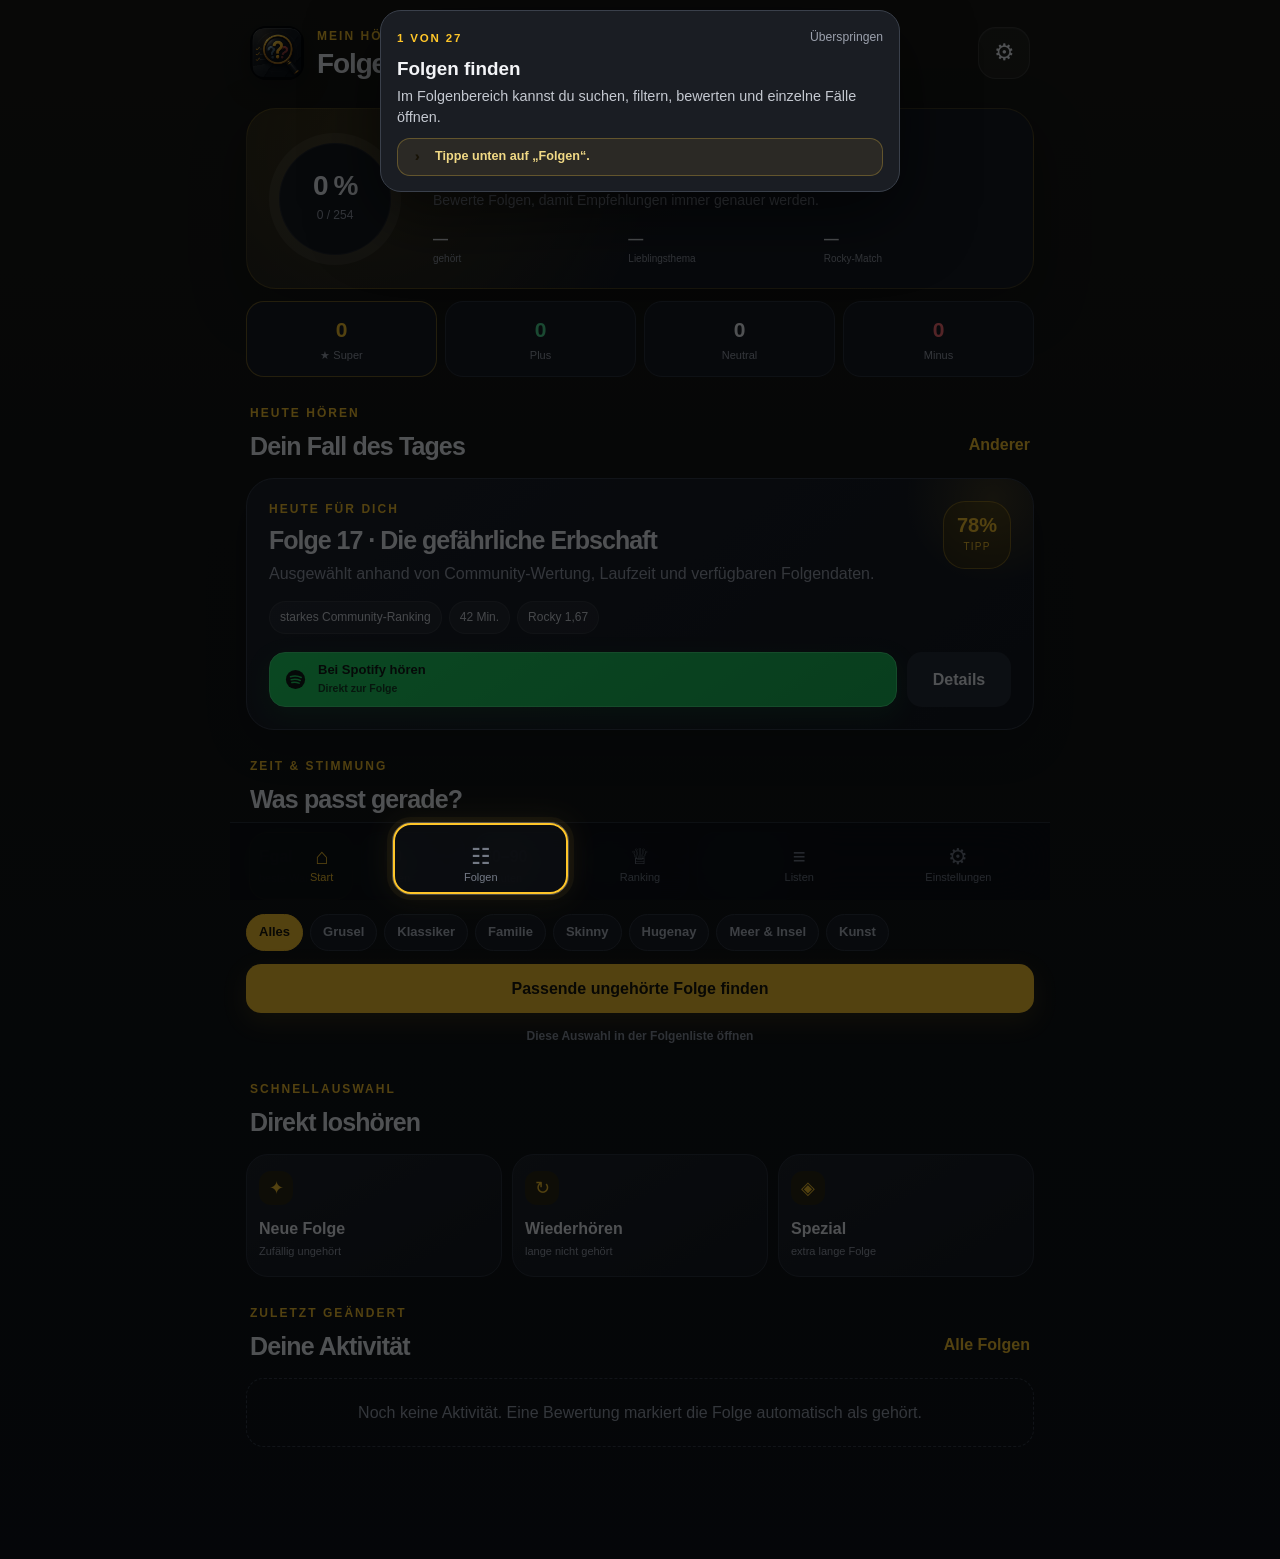
==== commit 690f2126: "Add files via upload" ====
--- a/index.html
+++ b/index.html
@@ -4,6 +4,7 @@
   <meta charset="utf-8">
   <meta name="viewport" content="width=device-width,initial-scale=1,viewport-fit=cover">
   <meta name="theme-color" content="#12110d">
+  <meta name="color-scheme" content="dark">
   <meta name="apple-mobile-web-app-capable" content="yes">
   <meta name="apple-mobile-web-app-status-bar-style" content="black-translucent">
   <meta name="apple-mobile-web-app-title" content="Folgen-Tracker">
@@ -109,7 +110,7 @@
       <div class="sticky-tools">
         <label class="search-box">
           <span aria-hidden="true">⌕</span>
-          <input id="searchInput" type="search" placeholder="Titel, Autor, Figur, Handlung oder Kapitel" autocomplete="off" autocapitalize="none">
+          <input id="searchInput" type="search" enterkeyhint="search" placeholder="Titel, Autor, Figur, Handlung oder Kapitel" autocomplete="off" autocapitalize="none">
           <button id="clearSearch" class="clear-search hidden" type="button" aria-label="Suche löschen">×</button>
         </label>
         <p class="search-hint">Zum Beispiel „André Marx“, „Crimebusters“, „Peters Opa“, „Skinny“, „Zirkus“ oder „böser Franzose“.</p>
@@ -250,7 +251,8 @@
           <strong>Folgen-Tracker</strong>
           <small id="storageInfo">Lade Daten …</small>
           <small id="metadataInfo">Folgenwissen wird geprüft …</small>
-          <small>Version 11.0 · Speicherung ausschließlich auf diesem Gerät</small>
+          <small id="appVersionInfo">Version 13.0 · Offline-fähig</small>
+          <small id="appUpdateInfo">App-Shell und persönliche Daten sind lokal verfügbar.</small>
           <small class="source-note">Folgenmetadaten & Streaming-Links: dreimetadaten.de · Community-Wertungen: rocky-beach.com</small>
         </div>
       </div>
@@ -350,7 +352,7 @@
 <div id="playlistEditorOverlay" class="overlay hidden" aria-hidden="true">
   <article class="mini-sheet" role="dialog" aria-modal="true" aria-labelledby="playlistEditorTitle">
     <div class="sheet-handle"></div>
-    <header class="detail-header"><div><span class="eyebrow">Persönliche Liste</span><h2 id="playlistEditorTitle">Neue Playlist</h2></div><button id="closePlaylistEditor" class="icon-button">×</button></header>
+    <header class="detail-header"><div><span class="eyebrow">Persönliche Liste</span><h2 id="playlistEditorTitle">Neue Playlist</h2></div><button id="closePlaylistEditor" class="icon-button" aria-label="Playlist-Editor schließen">×</button></header>
     <label class="note-field"><span class="field-label">Name</span><input id="playlistNameInput" maxlength="60" placeholder="z. B. 5-Stunden-Autofahrt"></label>
     <label class="note-field"><span class="field-label">Beschreibung</span><textarea id="playlistDescriptionInput" maxlength="300" placeholder="Wofür ist diese Liste gedacht?"></textarea></label>
     <button id="savePlaylistButton" class="primary-button full">Playlist speichern</button>
@@ -360,7 +362,7 @@
 <div id="playlistPickerOverlay" class="overlay hidden" aria-hidden="true">
   <article class="mini-sheet" role="dialog" aria-modal="true" aria-labelledby="playlistPickerTitle">
     <div class="sheet-handle"></div>
-    <header class="detail-header"><div><span class="eyebrow">Merken</span><h2 id="playlistPickerTitle">Zu Playlist hinzufügen</h2></div><button id="closePlaylistPicker" class="icon-button">×</button></header>
+    <header class="detail-header"><div><span class="eyebrow">Merken</span><h2 id="playlistPickerTitle">Zu Playlist hinzufügen</h2></div><button id="closePlaylistPicker" class="icon-button" aria-label="Playlist-Auswahl schließen">×</button></header>
     <div id="playlistPickerList" class="picker-list"></div>
     <button id="pickerNewPlaylist" class="subtle-button full">＋ Neue Playlist erstellen</button>
   </article>
@@ -369,7 +371,7 @@
 <div id="playlistDetailOverlay" class="overlay hidden" aria-hidden="true">
   <article class="detail-sheet playlist-sheet" role="dialog" aria-modal="true" aria-labelledby="playlistDetailTitle">
     <div class="sheet-handle"></div>
-    <header class="detail-header"><div><span id="playlistDetailKicker" class="eyebrow">Playlist</span><h2 id="playlistDetailTitle"></h2></div><button id="closePlaylistDetail" class="icon-button">×</button></header>
+    <header class="detail-header"><div><span id="playlistDetailKicker" class="eyebrow">Playlist</span><h2 id="playlistDetailTitle"></h2></div><button id="closePlaylistDetail" class="icon-button" aria-label="Playlist schließen">×</button></header>
     <p id="playlistDetailDescription" class="detail-description"></p>
     <div id="playlistDetailStats" class="playlist-detail-stats"></div>
     <div class="playlist-detail-actions"><button id="playlistPlayFirst" class="primary-button">▶ Erste Folge öffnen</button><button id="playlistAddEpisodeButton" class="subtle-button">＋ Folge hinzufügen</button><button id="playlistEditButton" class="subtle-button">Bearbeiten</button><button id="playlistDeleteButton" class="danger-button">Löschen</button></div>
@@ -394,6 +396,15 @@
     <p>Eine bewertete Folge gilt als gehört. Um sie wieder als ungehört zu markieren, wird deshalb auch deine Bewertung entfernt.</p>
     <button id="confirmUnheardAndClear" class="danger-button full">Bewertung entfernen & als ungehört markieren</button>
     <button id="cancelHeardReset" class="subtle-button full">Abbrechen</button>
+  </article>
+</div>
+
+<div id="confirmOverlay" class="overlay action-overlay overlay-front hidden" aria-hidden="true">
+  <article class="mini-sheet action-sheet confirm-sheet" role="alertdialog" aria-modal="true" aria-labelledby="confirmTitle" aria-describedby="confirmMessage">
+    <div class="sheet-handle"></div>
+    <header class="detail-header"><div><span id="confirmKicker" class="eyebrow">Bestätigen</span><h2 id="confirmTitle">Aktion bestätigen</h2></div><button id="closeConfirm" class="icon-button" aria-label="Dialog schließen">×</button></header>
+    <p id="confirmMessage"></p>
+    <div class="confirm-actions"><button id="confirmCancel" class="subtle-button full">Abbrechen</button><button id="confirmAccept" class="primary-button full">Bestätigen</button></div>
   </article>
 </div>
 
--- a/style.css
+++ b/style.css
@@ -76,7 +76,7 @@
 .overlay{position:fixed;z-index:50;inset:0;background:rgba(0,0,0,.66);display:flex;align-items:flex-end;backdrop-filter:blur(8px);animation:fadeIn .18s ease}.detail-sheet{width:min(820px,100%);max-height:93dvh;overflow-y:auto;margin:0 auto;padding:8px 18px calc(28px + env(safe-area-inset-bottom));border-radius:30px 30px 0 0;background:linear-gradient(180deg,#1b1e24,#111318);border:1px solid #343941;border-bottom:0;box-shadow:0 -25px 70px rgba(0,0,0,.5);animation:sheetUp .25s cubic-bezier(.2,.8,.2,1)}@keyframes fadeIn{from{opacity:0}}@keyframes sheetUp{from{transform:translateY(40px);opacity:.5}}
 .sheet-handle{width:42px;height:5px;border-radius:999px;background:#4c515a;margin:2px auto 17px}.detail-header{display:flex;justify-content:space-between;align-items:flex-start;gap:16px}.detail-header h2{font-size:30px;line-height:1.08;letter-spacing:-.045em;margin:7px 0 0}.detail-score-row{display:flex;align-items:center;gap:15px;margin-top:18px}.match-orb{display:grid;place-items:center;flex:0 0 76px;height:76px;border-radius:24px;background:#28230f;border:1px solid #59450e;color:var(--gold)}.match-orb strong,.match-orb span{display:block;text-align:center}.match-orb strong{font-size:22px}.match-orb span{font-size:10px;text-transform:uppercase;letter-spacing:.1em}.detail-meta{display:flex;flex-wrap:wrap;gap:7px}.detail-description{color:#c9ccd2;font-size:15px;line-height:1.65;margin:20px 0}.detail-section{margin-top:20px}.field-label{display:block;margin-bottom:9px;color:#aeb3bd;font-size:12px;font-weight:800;letter-spacing:.08em;text-transform:uppercase}.character-cloud span{border-color:#38455a;background:#1a2230;color:#c9d8ee}
 .rating-control{display:grid;grid-template-columns:repeat(4,1fr);gap:7px}.rating-control button{min-height:62px;border-radius:17px;background:#20242b;border:1px solid #303640;color:#9ca2ad;font-size:11px;font-weight:800}.rating-control button span{display:block;font-size:22px;line-height:1.1;margin-bottom:3px}.rating-control button.active[data-rating="super"]{background:var(--gold);border-color:var(--gold);color:#181307;animation:superPulse .38s ease}.rating-control button.active[data-rating="plus"]{background:var(--green);border-color:var(--green);color:#111b15}.rating-control button.active[data-rating="neutral"]{background:#b5b9c2;border-color:#b5b9c2;color:#15161a}.rating-control button.active[data-rating="minus"]{background:var(--red);border-color:var(--red);color:#251013}.clear-rating{display:block;margin:8px auto 0;padding:7px 10px;background:none;color:#777d88;font-size:12px}
-.heard-control{display:flex;align-items:center;gap:12px;margin-top:22px;padding:15px;border-radius:19px;background:#191c22;border:1px solid #2d323b}.heard-control input{width:23px;height:23px;accent-color:var(--green)}.heard-control strong,.heard-control small{display:block}.heard-control small{color:var(--muted);font-size:11px;margin-top:3px}.note-field{display:block;margin-top:20px}.note-field textarea{width:100%;min-height:112px;resize:vertical;padding:14px;border-radius:17px;background:#15181d;border:1px solid #30353e;outline:none}.toast{position:fixed;z-index:80;left:50%;bottom:calc(92px + env(safe-area-inset-bottom));transform:translateX(-50%);width:max-content;max-width:calc(100% - 32px);padding:12px 16px;border-radius:999px;background:#f0f1f4;color:#16181c;font-weight:750;font-size:13px;box-shadow:0 12px 34px rgba(0,0,0,.4);animation:toastIn .22s ease}@keyframes toastIn{from{transform:translate(-50%,10px);opacity:0}}
+.heard-control{display:flex;align-items:center;gap:12px;margin-top:22px;padding:15px;border-radius:19px;background:#191c22;border:1px solid #2d323b}.heard-control input{width:23px;height:23px;accent-color:var(--green)}.heard-control strong,.heard-control small{display:block}.heard-control small{color:var(--muted);font-size:11px;margin-top:3px}.note-field{display:block;margin-top:20px}.note-field textarea{width:100%;min-height:112px;resize:vertical;padding:14px;border-radius:17px;background:#15181d;border:1px solid #30353e;outline:none}.toast{position:fixed;z-index:80;pointer-events:none;left:50%;bottom:calc(92px + env(safe-area-inset-bottom));transform:translateX(-50%);width:max-content;max-width:calc(100% - 32px);padding:12px 16px;border-radius:999px;background:#f0f1f4;color:#16181c;font-weight:750;font-size:13px;box-shadow:0 12px 34px rgba(0,0,0,.4);animation:toastIn .22s ease}@keyframes toastIn{from{transform:translate(-50%,10px);opacity:0}}
 
 @media(max-width:620px){
   .app-shell{padding-left:14px;padding-right:14px}.app-header{padding-bottom:24px}.brand-icon{width:48px;height:48px}.brand h1{font-size:25px}.icon-button{width:48px;height:48px}
@@ -355,3 +355,236 @@
   .tutorial-card h2{font-size:1.22rem}
   .tutorial-action{font-size:.79rem;padding:10px 11px}
 }
+
+/* v12.1: clarity-first onboarding. Each step is positioned before it becomes
+   visible, the page stays still afterwards, and readable modal content remains
+   bright while only the required action advances the tour. */
+body.tutorial-running{
+  overscroll-behavior:none;
+}
+body.tutorial-running .overlay,
+body.tutorial-running .detail-sheet,
+body.tutorial-running .mini-sheet{
+  animation:none!important;
+  scroll-behavior:auto!important;
+}
+body.tutorial-running .tutorial-card,
+body.tutorial-running .tutorial-focus{
+  transition:none!important;
+}
+body.tutorial-reading-detail #detailOverlay .detail-header{
+  position:sticky;
+  top:-8px;
+  z-index:8;
+  margin:0 -2px;
+  padding:10px 2px 12px;
+  background:linear-gradient(180deg,#1b1e24 0%,#1b1e24 82%,rgba(27,30,36,.92) 100%);
+  border-bottom:1px solid rgba(255,255,255,.06);
+}
+body.tutorial-reading-detail #detailOverlay .detail-sheet{
+  overscroll-behavior:contain;
+}
+body.tutorial-reading-plan #planPreview{
+  max-height:54dvh;
+  overflow-y:auto;
+  overscroll-behavior:contain;
+  scroll-behavior:auto!important;
+}
+body.tutorial-running .tutorial-overlay.tutorial-positioning .tutorial-card,
+body.tutorial-running .tutorial-overlay.tutorial-positioning .tutorial-focus{
+  opacity:0!important;
+}
+@media(max-height:700px){
+  body.tutorial-reading-plan #planPreview{max-height:46dvh}
+  body.tutorial-running .tutorial-card{max-height:40dvh!important}
+}
+
+
+/* v12.2: stable, restrained tutorial feedback. The page is positioned before
+   the spotlight appears; normal app success toasts stay hidden during the tour. */
+body.tutorial-running #toast,
+body.tutorial-running #planSavedStatus,
+body.tutorial-running #playlistInlineStatus{display:none!important}
+.tutorial-action.success{border-color:rgba(245,196,65,.28);background:rgba(245,196,65,.075);color:#f1d985}
+.tutorial-action.success:before{content:"›";background:var(--accent);color:#181307}
+
+
+/* v12.3: device-independent tutorial stage. The instruction card reserves a
+   stable area; the target is positioned before the overlay becomes visible. */
+.tutorial-focus{
+  transition:none!important;
+  animation:none!important;
+  box-shadow:0 0 0 9999px rgba(2,3,5,.64),0 0 0 6px rgba(245,196,65,.17),0 0 24px rgba(245,196,65,.30),0 10px 34px rgba(0,0,0,.35)!important
+}
+.tutorial-card{
+  width:min(520px,calc(100vw - 24px));
+  left:50%!important;
+  right:auto!important;
+  transform:translateX(-50%)!important;
+  padding:15px 16px;
+  border-radius:21px;
+  overscroll-behavior:contain;
+  scrollbar-width:thin
+}
+.tutorial-card.tutorial-card-top-fixed{
+  top:calc(env(safe-area-inset-top,0px) + 10px)!important;
+  bottom:auto!important
+}
+.tutorial-card.tutorial-card-bottom-fixed{
+  top:auto!important;
+  bottom:calc(env(safe-area-inset-bottom,0px) + 82px)!important
+}
+.tutorial-card h2{font-size:1.18rem;line-height:1.18;margin:8px 0 6px}
+.tutorial-card p{font-size:.9rem;line-height:1.43}
+.tutorial-card-top{min-height:24px}
+.tutorial-card .eyebrow{font-size:.72rem;letter-spacing:.16em}
+.tutorial-skip{font-size:.76rem;padding:3px 0}
+.tutorial-action{margin-top:11px;padding:9px 10px;font-size:.79rem;line-height:1.38;border-radius:13px}
+.tutorial-action:before{width:18px;height:18px;border-radius:6px}
+.tutorial-card.tutorial-card-compact{padding:12px 14px}
+.tutorial-card.tutorial-card-compact h2{font-size:1.05rem;margin:6px 0 4px}
+.tutorial-card.tutorial-card-compact p{font-size:.82rem;line-height:1.34}
+.tutorial-card.tutorial-card-compact .tutorial-action{font-size:.76rem;margin-top:8px;padding:8px 9px}
+body.tutorial-reading-detail #detailOverlay .detail-sheet,
+body.tutorial-reading-plan #planPreview{scroll-padding-bottom:190px}
+body.tutorial-running #toast,
+body.tutorial-running #planSavedStatus,
+body.tutorial-running #playlistInlineStatus{display:none!important}
+@media(max-height:720px){
+  .tutorial-card{padding:12px 13px}
+  .tutorial-card h2{font-size:1.04rem;margin:5px 0 4px}
+  .tutorial-card p{font-size:.8rem;line-height:1.32}
+  .tutorial-action{font-size:.73rem;margin-top:8px;padding:7px 8px}
+  .tutorial-card.tutorial-card-bottom-fixed{bottom:calc(env(safe-area-inset-bottom,0px) + 70px)!important}
+}
+@media(max-width:380px){
+  .tutorial-card{width:calc(100vw - 16px);padding:12px}
+  .tutorial-card h2{font-size:1rem}
+  .tutorial-card p{font-size:.78rem}
+  .tutorial-action{font-size:.71rem}
+}
+
+.tutorial-card.tutorial-card-top-fixed,
+.tutorial-card.tutorial-card-bottom-fixed{transform:translateX(-50%)!important}
+body.tutorial-running .tutorial-card{max-height:36dvh!important}
+body.tutorial-running .tutorial-card.tutorial-card-compact{max-height:26dvh!important}
+@media(max-height:650px){
+  body.tutorial-running .tutorial-card{max-height:34dvh!important}
+  body.tutorial-running .tutorial-card.tutorial-card-compact{max-height:24dvh!important}
+}
+
+
+/* v12.6 — reliable tutorial playlist target and mobile connection rows */
+.tutorial-created-playlist{scroll-margin-top:120px;scroll-margin-bottom:220px}
+.connection-card > .connection-episodes{
+  display:grid!important;
+  grid-template-columns:minmax(0,1fr)!important;
+  gap:7px!important;
+  overflow:visible!important;
+  width:100%;
+}
+.connection-card > .connection-episodes > .relation-row{
+  display:grid!important;
+  grid-template-columns:28px minmax(0,1fr) 18px!important;
+  width:100%!important;
+  min-width:0!important;
+  max-width:100%!important;
+  flex:none!important;
+}
+.connection-card > .connection-episodes .relation-row strong{
+  word-break:normal;
+  overflow-wrap:anywhere;
+  hyphens:auto;
+}
+@media(max-width:520px){
+  .connection-card > .connection-episodes{gap:8px!important}
+  .connection-card > .connection-episodes > .relation-row{padding:10px;grid-template-columns:27px minmax(0,1fr) 16px!important}
+  .connection-card > .connection-episodes .relation-row strong{font-size:12px;line-height:1.32}
+}
+
+
+/* v12.8 — iOS keyboard-safe tutorial fields and exact playlist-card step */
+body.tutorial-running input,
+body.tutorial-running textarea,
+body.tutorial-running select{font-size:16px!important}
+body.tutorial-running .tutorial-overlay.tutorial-keyboard-active .tutorial-focus{transition:none!important}
+#tutorialCreatedPlaylist.tutorial-created-playlist{
+  scroll-margin-top:360px!important;
+  scroll-margin-bottom:180px!important;
+}
+
+/* Version 13.0 – final polish */
+.episode-title-button{
+  display:inline;
+  max-width:100%;
+  padding:0;
+  border:0;
+  background:none;
+  color:inherit;
+  font:inherit;
+  font-weight:inherit;
+  line-height:inherit;
+  letter-spacing:inherit;
+  text-align:left;
+}
+.episode-title-button:hover{text-decoration:underline;text-decoration-color:rgba(255,198,41,.55);text-underline-offset:3px}
+.playlist-row-actions button:disabled{opacity:.28;cursor:default;pointer-events:none}
+.chips-scroll{
+  padding-right:26px;
+  -webkit-mask-image:linear-gradient(90deg,#000 0,#000 calc(100% - 28px),transparent 100%);
+  mask-image:linear-gradient(90deg,#000 0,#000 calc(100% - 28px),transparent 100%);
+}
+.confirm-sheet{max-width:520px}
+.confirm-sheet>p{margin:18px 0;color:#c8ccd4;line-height:1.6}
+.confirm-actions{display:grid;grid-template-columns:1fr 1fr;gap:10px;margin-top:18px}
+.confirm-actions .full{margin-top:0;width:100%}
+.confirm-actions .danger-button{font-weight:850}
+
+button:focus-visible,[role="button"]:focus-visible,a:focus-visible{
+  outline:2px solid var(--gold);
+  outline-offset:3px;
+}
+
+/* A temporary lower starting position makes the search tutorial comfortable
+   below iOS status bars without relying on device-specific pixel offsets. */
+body.tutorial-search-step .page[data-page="episodes"] .sticky-tools{
+  transform:translateY(clamp(54px,8dvh,78px));
+  margin-bottom:clamp(54px,8dvh,78px);
+}
+
+/* One deterministic tutorial stage. Older version-specific rules above are
+   deliberately overridden here so the spotlight never animates between stale
+   measurements. */
+.tutorial-overlay{pointer-events:none!important}
+.tutorial-card{pointer-events:auto!important;transition:none!important;animation:none!important}
+.tutorial-focus{
+  pointer-events:none!important;
+  transition:none!important;
+  animation:none!important;
+  border:2px solid var(--gold)!important;
+  outline:1px solid rgba(255,255,255,.24)!important;
+  box-shadow:0 0 0 9999px rgba(2,3,5,.68),0 0 0 6px rgba(245,196,65,.17),0 0 28px rgba(245,196,65,.30)!important;
+}
+.tutorial-overlay.tutorial-positioning .tutorial-card,
+.tutorial-overlay.tutorial-positioning .tutorial-focus{opacity:0!important}
+.tutorial-card.tutorial-card-reading{max-height:29dvh!important}
+body.tutorial-reading-detail #detailOverlay .detail-sheet,
+body.tutorial-reading-plan #planPreview{scroll-behavior:auto!important;overscroll-behavior:contain}
+body.tutorial-running[data-tutorial-step="read-knowledge-close"] #detailOverlay .detail-sheet,
+body.tutorial-running[data-tutorial-step="read-description-close"] #detailOverlay .detail-sheet{
+  box-shadow:0 0 0 2px rgba(255,198,41,.2),0 -25px 70px rgba(0,0,0,.5)
+}
+
+@media(max-width:430px){
+  .confirm-actions{grid-template-columns:1fr}
+  .confirm-actions #confirmAccept{order:-1}
+}
+@media(prefers-reduced-motion:reduce){
+  .playlist-card:active,.curated-card:active,.primary-button:active,.stream-service-button:active,.stream-icon-button:active{transform:none!important}
+}
+
+/* Narrow-screen containment: grid cards must be allowed to shrink below their
+   intrinsic content width instead of widening the page. */
+.episode-list,.episode-card,.episode-card-main,.episode-header,.episode-footer,.episode-info{min-width:0;max-width:100%}
+.episode-card{overflow:hidden}
+.episode-title,.episode-description,.badges{min-width:0;max-width:100%}
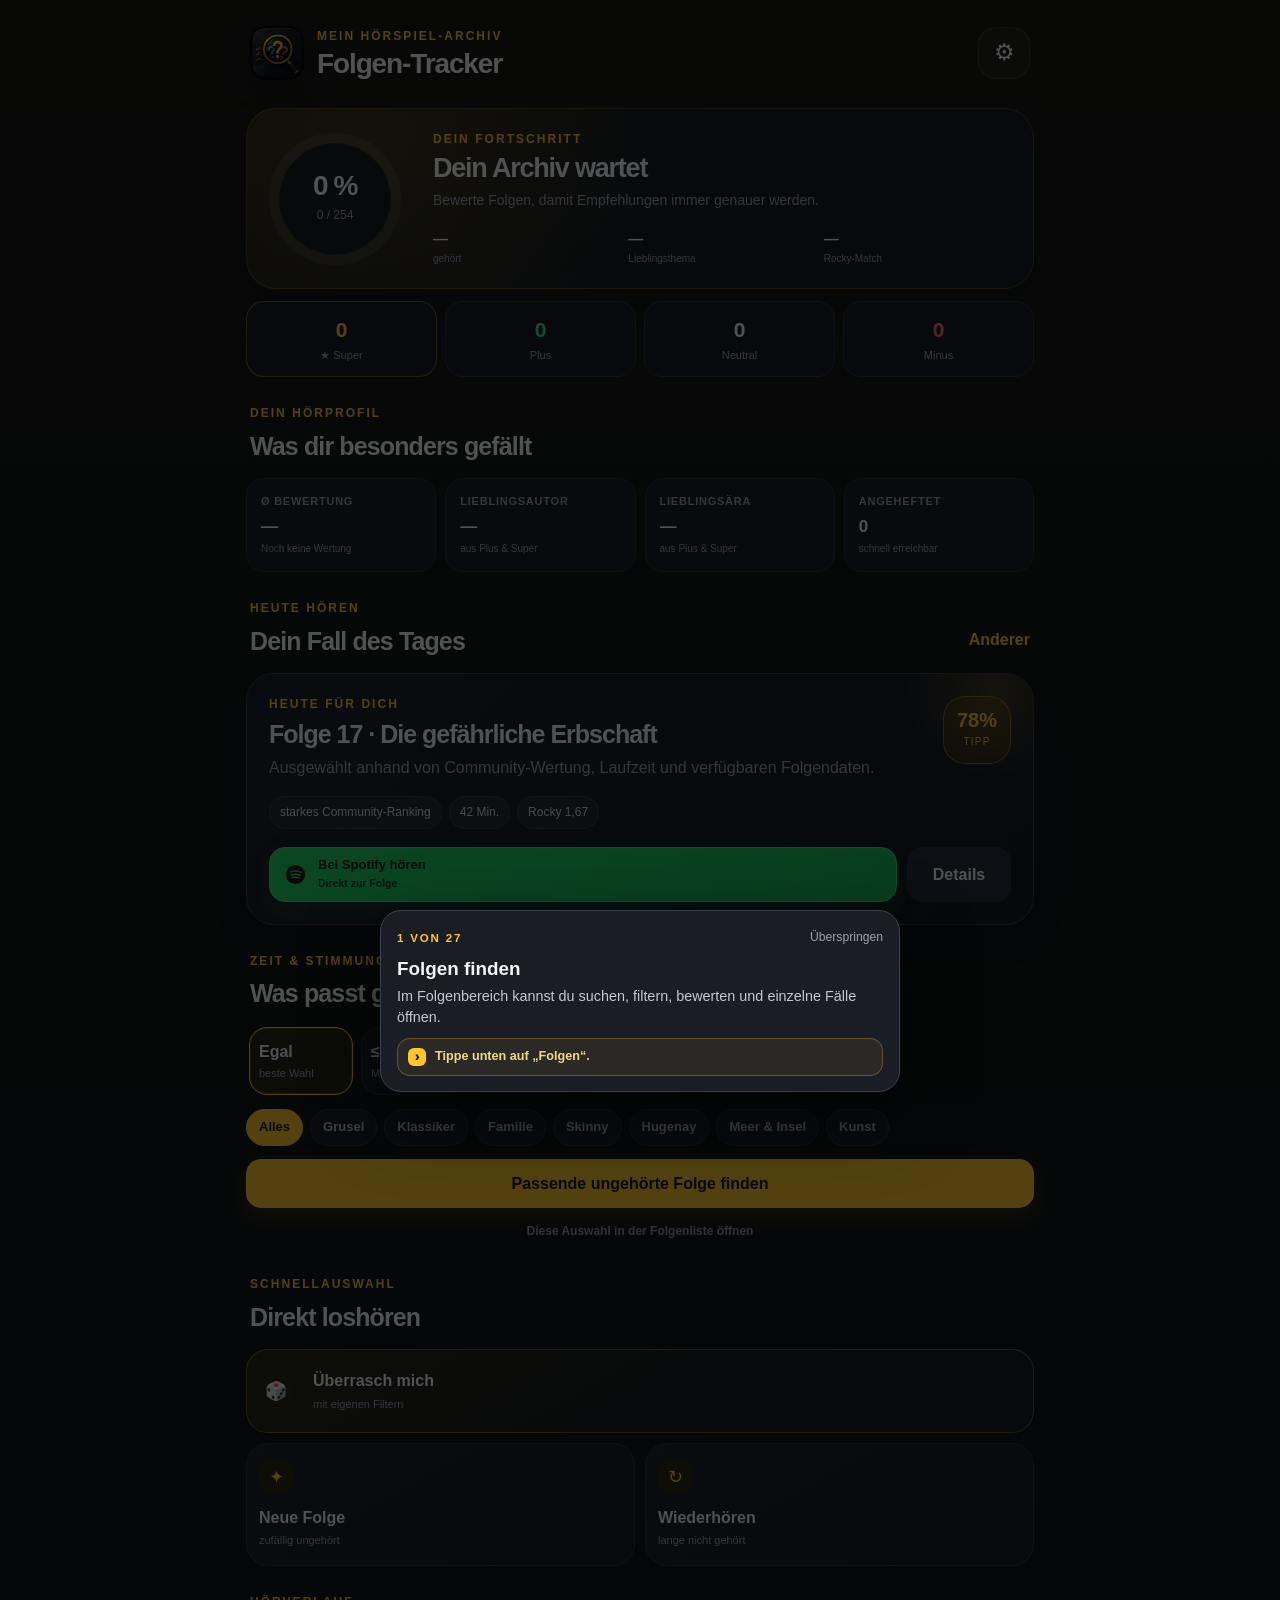
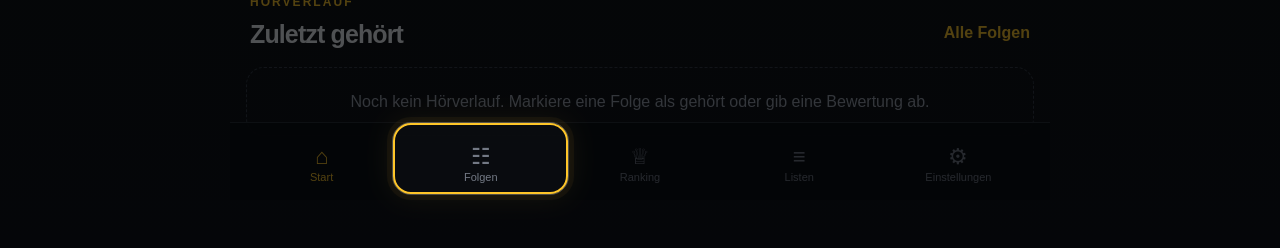
==== commit a961cb3e: "Add files via upload" ====
--- a/index.html
+++ b/index.html
@@ -8,7 +8,7 @@
   <meta name="apple-mobile-web-app-capable" content="yes">
   <meta name="apple-mobile-web-app-status-bar-style" content="black-translucent">
   <meta name="apple-mobile-web-app-title" content="Folgen-Tracker">
-  <meta name="description" content="Persönlicher Offline-Folgen-Tracker mit Empfehlungen, Suche und Ranking.">
+  <meta name="description" content="Persönlicher Offline-Hörspiel-Tracker mit Bewertungen, Empfehlungen, Playlists, Suche und Ranking.">
   <link rel="manifest" href="manifest.json">
   <link rel="apple-touch-icon" href="apple-touch-icon.png">
   <link rel="icon" href="icon-192.png">
@@ -52,6 +52,24 @@
         <div class="stat minus"><strong id="minusCount">0</strong><span>Minus</span></div>
       </section>
 
+      <section id="pinnedSection" class="section-block pinned-section hidden">
+        <div class="section-heading">
+          <div><span class="eyebrow">Schnell erreichbar</span><h2>Angeheftet</h2></div>
+          <button class="text-button" data-filter-jump="pinned">Alle anzeigen</button>
+        </div>
+        <div id="pinnedList" class="compact-list pinned-list"></div>
+      </section>
+
+      <section id="profileInsightsSection" class="section-block profile-insights">
+        <div class="section-heading"><div><span class="eyebrow">Dein Hörprofil</span><h2>Was dir besonders gefällt</h2></div></div>
+        <div class="profile-insight-grid">
+          <article><span>Ø Bewertung</span><strong id="averageRating">—</strong><small id="averageRatingText">Noch keine Wertung</small></article>
+          <article><span>Lieblingsautor</span><strong id="favoriteAuthor">—</strong><small>aus Plus & Super</small></article>
+          <article><span>Lieblingsära</span><strong id="favoriteEra">—</strong><small>aus Plus & Super</small></article>
+          <article><span>Angeheftet</span><strong id="pinnedCount">0</strong><small>schnell erreichbar</small></article>
+        </div>
+      </section>
+
       <section class="section-block">
         <div class="section-heading">
           <div><span class="eyebrow">Heute hören</span><h2>Dein Fall des Tages</h2></div>
@@ -85,18 +103,26 @@
         <button id="exploreMoodButton" class="subtle-link">Diese Auswahl in der Folgenliste öffnen</button>
       </section>
 
-      <section class="section-block">
+      <section class="section-block surprise-section">
         <div class="section-heading"><div><span class="eyebrow">Schnellauswahl</span><h2>Direkt loshören</h2></div></div>
         <div class="action-grid">
-          <button id="randomNewButton" class="action-card"><span>✦</span><strong>Neue Folge</strong><small>Zufällig ungehört</small></button>
+          <button id="surpriseToggleButton" class="action-card featured" aria-expanded="false" aria-controls="surprisePanel"><span>🎲</span><strong>Überrasch mich</strong><small>mit eigenen Filtern</small></button>
+          <button id="randomNewButton" class="action-card"><span>✦</span><strong>Neue Folge</strong><small>zufällig ungehört</small></button>
           <button id="randomHeardButton" class="action-card"><span>↻</span><strong>Wiederhören</strong><small>lange nicht gehört</small></button>
-          <button id="randomSpecialButton" class="action-card"><span>◈</span><strong>Spezial</strong><small>extra lange Folge</small></button>
+        </div>
+        <div id="surprisePanel" class="surprise-panel hidden">
+          <div class="surprise-controls">
+            <label class="compact-select"><span>Hörstatus</span><select id="surpriseStatus"><option value="all">Alle Folgen</option><option value="unheard">Nur ungehört</option><option value="heard">Nur gehört</option></select></label>
+            <label class="compact-select"><span>Thema</span><select id="surpriseTheme"><option value="any">Egal</option><option value="grusel">Grusel & Mystery</option><option value="klassiker">Klassiker</option><option value="weihnachten">Weihnachten</option><option value="fussball">Fußball</option><option value="meer">Meer & Insel</option><option value="special">Spezialfolgen</option></select></label>
+            <label class="compact-select"><span>Bewertung</span><select id="surpriseRating"><option value="any">Egal</option><option value="liked">Plus oder Super</option><option value="super">Nur Super</option><option value="unrated">Unbewertet</option></select></label>
+          </div>
+          <button id="surprisePickButton" class="primary-button full">Folge auslosen</button>
         </div>
       </section>
 
       <section class="section-block">
         <div class="section-heading">
-          <div><span class="eyebrow">Zuletzt geändert</span><h2>Deine Aktivität</h2></div>
+          <div><span class="eyebrow">Hörverlauf</span><h2>Zuletzt gehört</h2></div>
           <button class="text-button" data-go="episodes">Alle Folgen</button>
         </div>
         <div id="recentList" class="compact-list"></div>
@@ -123,6 +149,7 @@
           <button class="chip" data-filter="neutral">Neutral</button>
           <button class="chip" data-filter="minus">Minus</button>
           <button class="chip" data-filter="unrated">Unbewertet</button>
+          <button class="chip" data-filter="pinned">📌 Angeheftet</button>
           <button class="chip" data-filter="long">90+ Min.</button>
           <button class="chip" data-filter="special">Spezial</button>
         </div>
@@ -209,8 +236,9 @@
 
     <section class="page" data-page="settings">
       <div class="page-title">
-        <span class="eyebrow">Verwaltung</span><h2>Einstellungen</h2><p>Backups, Folgenwissen und lokale Daten.</p>
-      </div>
+        <span class="eyebrow">Verwaltung</span><h2>Einstellungen</h2><p>Streaming, Daten, Hilfe und App-Informationen.</p>
+      </div>
+      <div class="settings-section-label"><span>Allgemein</span></div>
       <div class="settings-group streaming-settings">
         <h3>Bevorzugter Streamingdienst</h3>
         <div class="stream-preference" id="streamingPreference" role="group" aria-label="Bevorzugten Streamingdienst auswählen">
@@ -225,25 +253,41 @@
         </div>
         <p class="stream-setting-note" id="streamingPreferenceInfo">Schnellbuttons öffnen Spotify. In den Folgendetails bleiben beide Dienste sichtbar.</p>
       </div>
+      <div class="settings-section-label"><span>Daten</span></div>
       <div class="settings-group">
-        <h3>Backup</h3>
-        <button id="exportButton" class="settings-row"><span><strong>JSON exportieren</strong><small>Hörstatus, Bewertungen und Notizen sichern</small></span><b>›</b></button>
+        <h3>Backup & Übertragung</h3>
+        <button id="exportButton" class="settings-row"><span><strong>JSON exportieren</strong><small>Hörstatus, Bewertungen, Playlists, Verlauf und Anheftungen sichern</small></span><b>›</b></button>
         <button id="importButton" class="settings-row"><span><strong>JSON importieren</strong><small>Vorhandenes Backup einlesen</small></span><b>›</b></button>
         <input id="importFile" type="file" accept="application/json,.json" hidden>
       </div>
+      <div class="settings-section-label"><span>Inhalte</span></div>
       <div class="settings-group">
         <h3>Folgenwissen</h3>
         <button id="updateMetadataButton" class="settings-row"><span><strong>Folgenwissen aktualisieren</strong><small>Laufzeiten, Beschreibungen, Figuren und Streaming-Links laden</small></span><b>↓</b></button>
         <button id="reloadCatalogButton" class="settings-row"><span><strong>Eingebauten Katalog neu laden</strong><small>Rocky-Ranking und Grunddaten zurücksetzen</small></span><b>↻</b></button>
       </div>
+      <div class="settings-section-label"><span>Hilfe</span></div>
       <div class="settings-group">
         <h3>Hilfe & Einführung</h3>
         <button id="startTutorialButton" class="settings-row"><span><strong>Interaktives Tutorial starten</strong><small>Schritt für Schritt durch Bewertungen, Folgen und Playlists</small></span><b>›</b></button>
         <button id="openHelpButton" class="settings-row"><span><strong>Kurzanleitung öffnen</strong><small>Bewertungen, Smart-Playlists, Speicherung und Backups nachlesen</small></span><b>›</b></button>
       </div>
+      <div class="settings-section-label"><span>Zurücksetzen</span></div>
       <div class="settings-group">
         <h3>Persönliche Daten</h3>
-        <button id="resetButton" class="settings-row danger"><span><strong>Persönliche Daten zurücksetzen</strong><small>Hörstatus, Bewertungen und Notizen löschen</small></span><b>›</b></button>
+        <button id="resetButton" class="settings-row danger"><span><strong>Persönliche Daten zurücksetzen</strong><small>Hörstatus, Bewertungen, Playlists, Verlauf und Anheftungen löschen</small></span><b>›</b></button>
+      </div>
+      <div class="settings-section-label"><span>Über die App</span></div>
+      <div class="settings-group changelog-group">
+        <details>
+          <summary><span><strong>Neu in Version 14</strong><small>Komfort, Verlauf, Zufallsauswahl und Feinschliff</small></span><b aria-hidden="true">›</b></summary>
+          <div class="changelog-list">
+            <p><strong>Angeheftet:</strong> Lieblingsfolgen sind auf der Startseite sofort erreichbar.</p>
+            <p><strong>Hörverlauf:</strong> Die zuletzt gehörten Folgen werden getrennt von bloßen Änderungen angezeigt.</p>
+            <p><strong>Überrasch mich:</strong> Zufallsauswahl nach Hörstatus, Thema und Bewertung.</p>
+            <p><strong>Feinschliff:</strong> schnellere Listen, einheitlichere Abstände, bessere Rückmeldungen und robustere Bedienung.</p>
+          </div>
+        </details>
       </div>
       <div class="settings-group app-info">
         <img src="icon-192.png" alt="App-Icon">
@@ -251,7 +295,7 @@
           <strong>Folgen-Tracker</strong>
           <small id="storageInfo">Lade Daten …</small>
           <small id="metadataInfo">Folgenwissen wird geprüft …</small>
-          <small id="appVersionInfo">Version 13.0 · Offline-fähig</small>
+          <small id="appVersionInfo">Version 14.0 · Offline-fähig</small>
           <small id="appUpdateInfo">App-Shell und persönliche Daten sind lokal verfügbar.</small>
           <small class="source-note">Folgenmetadaten & Streaming-Links: dreimetadaten.de · Community-Wertungen: rocky-beach.com</small>
         </div>
@@ -303,7 +347,8 @@
       <small class="streaming-note">Direktlinks öffnen nach Möglichkeit die installierte App. Bei noch nicht veröffentlichten Folgen öffnet sich die Suche.</small>
     </section>
 
-    <section class="detail-section add-list-section">
+    <section class="detail-section detail-organize-actions">
+      <button id="detailPinButton" class="playlist-add-button pin-detail-button" aria-pressed="false"><span>📌</span><span><strong>Folge anheften</strong><small>Auf der Startseite schnell wiederfinden</small></span><b>›</b></button>
       <button id="detailAddPlaylist" class="playlist-add-button"><span>＋</span><span><strong>Zu Playlist hinzufügen</strong><small>Eigene Liste auswählen oder neu erstellen</small></span><b>›</b></button>
     </section>
 
@@ -355,7 +400,7 @@
     <header class="detail-header"><div><span class="eyebrow">Persönliche Liste</span><h2 id="playlistEditorTitle">Neue Playlist</h2></div><button id="closePlaylistEditor" class="icon-button" aria-label="Playlist-Editor schließen">×</button></header>
     <label class="note-field"><span class="field-label">Name</span><input id="playlistNameInput" maxlength="60" placeholder="z. B. 5-Stunden-Autofahrt"></label>
     <label class="note-field"><span class="field-label">Beschreibung</span><textarea id="playlistDescriptionInput" maxlength="300" placeholder="Wofür ist diese Liste gedacht?"></textarea></label>
-    <button id="savePlaylistButton" class="primary-button full">Playlist speichern</button>
+    <button id="savePlaylistButton" class="primary-button full">Playlist erstellen</button>
   </article>
 </div>
 
@@ -414,10 +459,11 @@
     <header class="detail-header"><div><span class="eyebrow">Hilfe</span><h2 id="helpTitle">So funktioniert die App</h2></div><button id="closeHelp" class="icon-button" aria-label="Hilfe schließen">×</button></header>
     <div class="help-list">
       <details open><summary>Bewertungen & Hörstatus</summary><p>Minus, Neutral, Plus und Super sind gegenseitig exklusiv. Tippe erneut auf die aktive Bewertung, um sie zu entfernen. Jede Bewertung markiert die Folge automatisch als gehört. Beim Zurücksetzen auf ungehört kannst du die Bewertung direkt mit entfernen.</p></details>
-      <details><summary>Folgen finden</summary><p>Die Suche berücksichtigt Titel, Autor, Ära, Figuren, Handlung, Kapitel und versteckte Stichwörter. Filter und Sortierung lassen sich kombinieren.</p></details>
+      <details><summary>Folgen finden</summary><p>Die Suche berücksichtigt Titel, Autor, Ära, Figuren, Handlung, Kapitel und Synonyme. Filter und Sortierung lassen sich kombinieren. Häufig genutzte Folgen kannst du zusätzlich anheften.</p></details>
       <details><summary>Playlists</summary><p>Unter Listen findest du goldene Essentials, Themenlisten und deine eigenen Playlists. Eigene Listen kannst du frei benennen, beschreiben, sortieren und mit automatischen Vorschlägen erweitern.</p></details>
       <details><summary>Smart-Playlists</summary><p>Lege Dauer, Stimmung, Hörstatus und optional einen Autor fest. Zusammenhängende Fälle bleiben auf Wunsch in der richtigen Reihenfolge.</p></details>
-      <details><summary>Speicherung & Backup</summary><p>Alle Änderungen werden automatisch lokal auf diesem Gerät gespeichert. Das JSON-Backup brauchst du nur als zusätzliche Sicherung oder für einen Gerätewechsel.</p></details>
+      <details><summary>Überrasch mich & Hörverlauf</summary><p>Auf der Startseite kannst du eine Folge nach Hörstatus, Thema und eigener Bewertung auslosen. Unter „Zuletzt gehört“ findest du deinen lokalen Hörverlauf.</p></details>
+      <details><summary>Speicherung & Backup</summary><p>Alle Änderungen, angehefteten Folgen, der Hörverlauf und deine Playlists werden automatisch lokal auf diesem Gerät gespeichert. Das JSON-Backup brauchst du nur als zusätzliche Sicherung oder für einen Gerätewechsel.</p></details>
     </div>
     <button id="helpStartTutorial" class="primary-button full">Interaktives Tutorial starten</button>
   </article>
--- a/style.css
+++ b/style.css
@@ -588,3 +588,126 @@
 .episode-list,.episode-card,.episode-card-main,.episode-header,.episode-footer,.episode-info{min-width:0;max-width:100%}
 .episode-card{overflow:hidden}
 .episode-title,.episode-description,.badges{min-width:0;max-width:100%}
+
+/* iOS memory-safe episode pagination */
+.episode-load-more { padding: 18px 8px 34px; text-align: center; }
+.episode-load-more p { margin: 0 0 10px; color: var(--muted, #9ca3af); font-size: .9rem; }
+.episode-load-more .secondary-button { min-width: 180px; }
+
+/* Version 14.0 — comfort features and consistent final polish */
+:root{
+  --surface:var(--panel);
+  --surface-2:var(--panel-2);
+  --accent:var(--gold);
+  --radius-lg:24px;
+  --radius-md:18px;
+  --radius-sm:14px;
+  --control-height:46px;
+}
+
+/* Consistent interaction rhythm */
+.primary-button,.secondary-button,.subtle-button,.danger-button,.text-button,.settings-row,.playlist-add-button,.action-card,.compact-item,.ranking-card,.chip,.choice-strip button{
+  transition:transform .16s ease,border-color .18s ease,background-color .18s ease,box-shadow .18s ease,opacity .18s ease;
+}
+.primary-button,.secondary-button,.subtle-button,.danger-button{min-height:44px}
+.primary-button:active,.secondary-button:active,.subtle-button:active,.danger-button:active,.action-card:active,.settings-row:active{transform:scale(.98)}
+.icon-button,.heard-button,.pin-button,.compact-pin{touch-action:manipulation}
+
+/* Pinned episodes */
+.pin-button{
+  display:grid;place-items:center;flex:0 0 auto;width:40px;height:40px;border-radius:13px;
+  background:rgba(255,255,255,.045);border:1px solid rgba(255,255,255,.08);
+  filter:grayscale(1);opacity:.55;font-size:16px;
+}
+.pin-button.active,.compact-pin.active,.pin-detail-button.active{
+  filter:none;opacity:1;border-color:rgba(255,198,41,.45);background:rgba(255,198,41,.12);
+}
+.pin-button.pin-pop,.compact-pin.pin-pop{animation:pinPop .38s cubic-bezier(.2,.85,.25,1.35)}
+@keyframes pinPop{0%{transform:scale(.72) rotate(-8deg)}70%{transform:scale(1.16) rotate(4deg)}100%{transform:none}}
+.pinned-section{margin-top:24px}
+.pinned-list{grid-template-columns:repeat(2,minmax(0,1fr))}
+.pinned-item{padding:0;overflow:hidden}
+.compact-item-main{min-width:0;flex:1;align-self:stretch;padding:14px 4px 14px 16px;text-align:left;background:transparent}
+.compact-item-main strong,.compact-item-main small{display:block}
+.compact-item-main small{color:var(--muted);font-size:12px;margin-top:3px}
+.compact-pin{display:grid;place-items:center;width:48px;align-self:stretch;background:transparent;border-left:1px solid var(--line);font-size:16px}
+
+/* Listening profile */
+.profile-insight-grid{display:grid;grid-template-columns:repeat(4,minmax(0,1fr));gap:9px}
+.profile-insight-grid article{min-width:0;padding:15px 14px;border-radius:var(--radius-md);background:var(--surface);border:1px solid var(--line)}
+.profile-insight-grid span,.profile-insight-grid strong,.profile-insight-grid small{display:block}
+.profile-insight-grid span{color:var(--muted);font-size:11px;font-weight:750;text-transform:uppercase;letter-spacing:.07em}
+.profile-insight-grid strong{margin-top:7px;font-size:17px;line-height:1.22;overflow:hidden;text-overflow:ellipsis}
+.profile-insight-grid small{margin-top:4px;color:var(--muted);font-size:10px}
+
+/* Filtered random picker */
+.action-card.featured{border-color:rgba(255,198,41,.36);background:linear-gradient(150deg,rgba(255,198,41,.11),#15181d 68%)}
+.surprise-panel{margin-top:10px;padding:15px;border-radius:var(--radius-lg);background:var(--surface);border:1px solid var(--line);animation:panelReveal .2s ease}
+@keyframes panelReveal{from{opacity:0;transform:translateY(-5px)}to{opacity:1;transform:none}}
+.surprise-controls{display:grid;grid-template-columns:repeat(3,minmax(0,1fr));gap:9px}
+.surprise-panel .compact-select{min-width:0}
+.surprise-panel .primary-button{margin-top:12px}
+
+/* More useful immediate feedback without relayout */
+.episode-card-updated{animation:episodeUpdate .36s ease}
+@keyframes episodeUpdate{0%{box-shadow:0 0 0 0 rgba(255,198,41,0)}40%{box-shadow:0 0 0 3px rgba(255,198,41,.22)}100%{box-shadow:0 0 0 0 rgba(255,198,41,0)}}
+.rating-mini button.active,.rating-control button.active{transform:translateY(-1px)}
+.toast{animation:toastIn .2s ease,toastOut .18s ease 2.78s both}
+@keyframes toastOut{to{opacity:0;transform:translate(-50%,8px)}}
+
+/* Details: organize actions consistently */
+.detail-organize-actions{display:grid;gap:9px}
+.pin-detail-button.active>span:first-child{background:var(--gold);color:#171306}
+.detail-accordion-stack{display:grid;gap:9px;margin-top:20px}
+.detail-accordion{margin:0!important}
+
+/* Settings hierarchy and changelog */
+.settings-section-label{margin:25px 4px 8px;color:var(--muted);font-size:11px;font-weight:850;letter-spacing:.14em;text-transform:uppercase}
+.settings-section-label:first-of-type{margin-top:2px}
+.settings-group{margin-bottom:10px;border-radius:var(--radius-lg)}
+.settings-row{min-height:62px}
+.changelog-group details{background:transparent}
+.changelog-group summary{display:flex;align-items:center;justify-content:space-between;gap:14px;padding:16px 17px;cursor:pointer;list-style:none}
+.changelog-group summary::-webkit-details-marker{display:none}
+.changelog-group summary strong,.changelog-group summary small{display:block}
+.changelog-group summary small{margin-top:3px;color:var(--muted);font-size:12px}
+.changelog-group summary b{color:var(--muted);font-size:22px;transition:transform .18s ease}
+.changelog-group details[open] summary b{transform:rotate(90deg)}
+.changelog-list{padding:0 17px 16px;border-top:1px solid var(--line)}
+.changelog-list p{margin:12px 0 0;color:var(--muted);font-size:13px;line-height:1.5}
+.changelog-list strong{color:var(--text)}
+
+/* Performance: skip off-screen painting while preserving accessible DOM */
+.episode-card,.ranking-card,.playlist-card,.curated-card,.playlist-suggestion-row{
+  content-visibility:auto;
+  contain-intrinsic-size:auto 112px;
+}
+.episode-card{contain-intrinsic-size:auto 145px}
+
+/* Keep every card and modal visually aligned */
+.episode-card,.recommendation-card,.dashboard-card,.settings-group,.playlist-card,.curated-card,.info-card,.surprise-panel{box-shadow:0 12px 34px rgba(0,0,0,.13)}
+.detail-sheet,.mini-sheet{scrollbar-gutter:stable both-edges}
+
+@media(max-width:680px){
+  .profile-insight-grid{grid-template-columns:repeat(2,minmax(0,1fr))}
+  .pinned-list{grid-template-columns:1fr}
+  .surprise-controls{grid-template-columns:1fr}
+}
+@media(max-width:430px){
+  .episode-card-actions{gap:5px}
+  .pin-button,.heard-button,.stream-icon-button{width:38px;height:38px}
+  .profile-insight-grid article{padding:13px 12px}
+  .profile-insight-grid strong{font-size:15px}
+}
+@media(prefers-reduced-motion:reduce){
+  *,*::before,*::after{scroll-behavior:auto!important;animation-duration:.01ms!important;animation-iteration-count:1!important;transition-duration:.01ms!important}
+}
+
+/* The configurable random picker gets a clear full-width entry point. */
+.surprise-section .action-grid{grid-template-columns:repeat(2,minmax(0,1fr))}
+.surprise-section .action-card.featured{
+  grid-column:1/-1;min-height:84px;display:grid;grid-template-columns:42px minmax(0,1fr);grid-template-rows:auto auto;
+  column-gap:12px;align-content:center;
+}
+.surprise-section .action-card.featured>span{grid-row:1/3;margin:0;align-self:center}
+.surprise-section .action-card.featured>strong,.surprise-section .action-card.featured>small{grid-column:2}
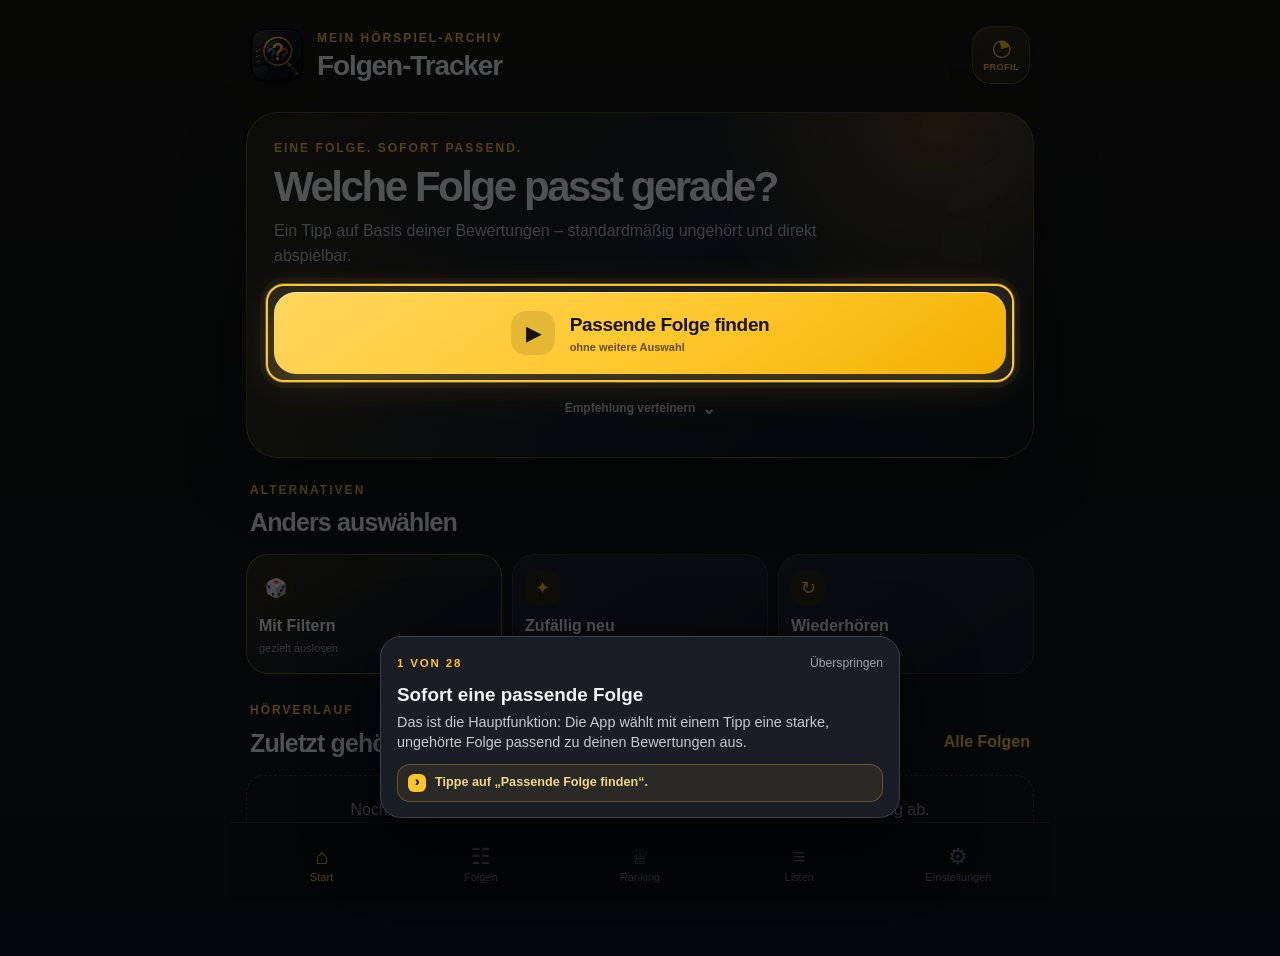
==== commit a60fd1b7: "Add files via upload" ====
--- a/index.html
+++ b/index.html
@@ -24,90 +24,77 @@
       <img src="icon-192.png" class="brand-icon" alt="">
       <div><span class="eyebrow">Mein Hörspiel-Archiv</span><h1>Folgen-Tracker</h1></div>
     </div>
-    <button class="icon-button" id="quickSettings" aria-label="Einstellungen öffnen">⚙︎</button>
+    <button class="profile-button" id="openProfile" aria-label="Hörprofil öffnen"><span aria-hidden="true">◔</span><small>Profil</small></button>
   </header>
 
   <main>
     <section class="page active" data-page="home">
-      <section class="dashboard-card">
-        <div class="progress-ring" id="progressRing" style="--progress:0deg">
-          <div><strong id="progressPercent">0 %</strong><span id="progressFraction">0 / 0</span></div>
-        </div>
-        <div class="dashboard-copy">
-          <span class="eyebrow">Dein Fortschritt</span>
-          <h2 id="progressHeadline">Dein Archiv wartet</h2>
-          <p id="progressText">Markiere Folgen als gehört und baue dein persönliches Geschmacksprofil auf.</p>
-          <div class="mini-insights">
-            <div><strong id="heardHours">—</strong><span>gehört</span></div>
-            <div><strong id="favoriteTheme">—</strong><span>Lieblingsthema</span></div>
-            <div><strong id="rockyAgreement">—</strong><span>Rocky-Match</span></div>
+      <section class="quick-recommendation-hero" aria-labelledby="quickRecommendationTitle">
+        <div class="quick-recommendation-copy">
+          <span class="eyebrow">Eine Folge. Sofort passend.</span>
+          <h2 id="quickRecommendationTitle">Welche Folge passt gerade?</h2>
+          <p>Ein Tipp auf Basis deiner Bewertungen – standardmäßig ungehört und direkt abspielbar.</p>
+        </div>
+
+        <div id="quickRecommendationEmpty" class="quick-recommendation-empty">
+          <button id="quickRecommendButton" class="hero-recommend-button" type="button">
+            <span class="hero-recommend-icon" aria-hidden="true">▶</span>
+            <span><strong>Passende Folge finden</strong><small>ohne weitere Auswahl</small></span>
+          </button>
+        </div>
+
+        <div id="quickRecommendationResult" class="quick-recommendation-result hidden" aria-live="polite">
+          <article id="todayCard" class="recommendation-card"></article>
+          <button id="quickRecommendAgain" class="secondary-button full" type="button">Andere passende Folge</button>
+        </div>
+
+        <button id="recommendationRefineToggle" class="refine-toggle" type="button" aria-expanded="false" aria-controls="recommendationRefinePanel">
+          <span>Empfehlung verfeinern</span><span aria-hidden="true">⌄</span>
+        </button>
+        <div id="recommendationRefinePanel" class="recommendation-refine-panel hidden">
+          <div class="refine-group">
+            <span class="field-label">Zeit</span>
+            <div class="choice-strip compact-choice-strip" id="timePicker" aria-label="Laufzeit auswählen">
+              <button data-time="any" class="active"><strong>Egal</strong><small>beste Wahl</small></button>
+              <button data-time="short"><strong>≤ 60</strong><small>Min.</small></button>
+              <button data-time="normal"><strong>60–90</strong><small>Min.</small></button>
+              <button data-time="long"><strong>90+</strong><small>Min.</small></button>
+              <button data-time="special"><strong>✦ Spezial</strong><small>lang</small></button>
+            </div>
           </div>
-        </div>
-      </section>
-
-      <section class="rating-stats" aria-label="Bewertungsübersicht">
-        <div class="stat super"><strong id="superCount">0</strong><span>★ Super</span></div>
-        <div class="stat plus"><strong id="plusCount">0</strong><span>Plus</span></div>
-        <div class="stat neutral"><strong id="neutralCount">0</strong><span>Neutral</span></div>
-        <div class="stat minus"><strong id="minusCount">0</strong><span>Minus</span></div>
+          <div class="refine-group">
+            <span class="field-label">Stimmung</span>
+            <div class="discover-grid compact-mood-grid" id="moodPicker" aria-label="Stimmung auswählen">
+              <button data-mood="any" class="active">Alles</button>
+              <button data-mood="grusel">Grusel</button>
+              <button data-mood="klassiker">Klassiker</button>
+              <button data-mood="familie">Familie</button>
+              <button data-mood="skinny">Skinny</button>
+              <button data-mood="hugenay">Hugenay</button>
+              <button data-mood="meer">Meer & Insel</button>
+              <button data-mood="kunst">Kunst</button>
+            </div>
+          </div>
+          <div class="refine-actions">
+            <button id="timeRecommendButton" class="primary-button full" type="button">Mit dieser Auswahl empfehlen</button>
+            <button id="exploreMoodButton" class="subtle-link" type="button">Auswahl in der Folgenliste öffnen</button>
+          </div>
+        </div>
       </section>
 
       <section id="pinnedSection" class="section-block pinned-section hidden">
         <div class="section-heading">
-          <div><span class="eyebrow">Schnell erreichbar</span><h2>Angeheftet</h2></div>
+          <div><span class="eyebrow">Schnell wiederfinden</span><h2>Angeheftet</h2></div>
           <button class="text-button" data-filter-jump="pinned">Alle anzeigen</button>
         </div>
         <div id="pinnedList" class="compact-list pinned-list"></div>
       </section>
 
-      <section id="profileInsightsSection" class="section-block profile-insights">
-        <div class="section-heading"><div><span class="eyebrow">Dein Hörprofil</span><h2>Was dir besonders gefällt</h2></div></div>
-        <div class="profile-insight-grid">
-          <article><span>Ø Bewertung</span><strong id="averageRating">—</strong><small id="averageRatingText">Noch keine Wertung</small></article>
-          <article><span>Lieblingsautor</span><strong id="favoriteAuthor">—</strong><small>aus Plus & Super</small></article>
-          <article><span>Lieblingsära</span><strong id="favoriteEra">—</strong><small>aus Plus & Super</small></article>
-          <article><span>Angeheftet</span><strong id="pinnedCount">0</strong><small>schnell erreichbar</small></article>
-        </div>
-      </section>
-
-      <section class="section-block">
-        <div class="section-heading">
-          <div><span class="eyebrow">Heute hören</span><h2>Dein Fall des Tages</h2></div>
-          <button id="dailyRefreshButton" class="text-button">Anderer</button>
-        </div>
-        <article id="todayCard" class="recommendation-card loading-card">
-          <div class="skeleton wide"></div><div class="skeleton medium"></div><div class="skeleton short"></div>
-        </article>
-      </section>
-
-      <section class="section-block">
-        <div class="section-heading"><div><span class="eyebrow">Zeit & Stimmung</span><h2>Was passt gerade?</h2></div></div>
-        <div class="choice-strip" id="timePicker" aria-label="Laufzeit auswählen">
-          <button data-time="any" class="active"><strong>Egal</strong><small>beste Wahl</small></button>
-          <button data-time="short"><strong>≤ 60</strong><small>Minuten</small></button>
-          <button data-time="normal"><strong>60–90</strong><small>Minuten</small></button>
-          <button data-time="long"><strong>90+</strong><small>lang</small></button>
-          <button data-time="special"><strong>✦ Spezial</strong><small>extra lang</small></button>
-        </div>
-        <div class="discover-grid" id="moodPicker" aria-label="Stimmung auswählen">
-          <button data-mood="any" class="active">Alles</button>
-          <button data-mood="grusel">Grusel</button>
-          <button data-mood="klassiker">Klassiker</button>
-          <button data-mood="familie">Familie</button>
-          <button data-mood="skinny">Skinny</button>
-          <button data-mood="hugenay">Hugenay</button>
-          <button data-mood="meer">Meer & Insel</button>
-          <button data-mood="kunst">Kunst</button>
-        </div>
-        <button id="timeRecommendButton" class="primary-button full">Passende ungehörte Folge finden</button>
-        <button id="exploreMoodButton" class="subtle-link">Diese Auswahl in der Folgenliste öffnen</button>
-      </section>
-
-      <section class="section-block surprise-section">
-        <div class="section-heading"><div><span class="eyebrow">Schnellauswahl</span><h2>Direkt loshören</h2></div></div>
-        <div class="action-grid">
-          <button id="surpriseToggleButton" class="action-card featured" aria-expanded="false" aria-controls="surprisePanel"><span>🎲</span><strong>Überrasch mich</strong><small>mit eigenen Filtern</small></button>
-          <button id="randomNewButton" class="action-card"><span>✦</span><strong>Neue Folge</strong><small>zufällig ungehört</small></button>
+      <section class="section-block quick-tools-section">
+        <div class="section-heading"><div><span class="eyebrow">Alternativen</span><h2>Anders auswählen</h2></div></div>
+        <div class="action-grid compact-action-grid">
+          <button id="surpriseToggleButton" class="action-card featured" aria-expanded="false" aria-controls="surprisePanel"><span>🎲</span><strong>Mit Filtern</strong><small>gezielt auslosen</small></button>
+          <button id="randomNewButton" class="action-card"><span>✦</span><strong>Zufällig neu</strong><small>immer ungehört</small></button>
           <button id="randomHeardButton" class="action-card"><span>↻</span><strong>Wiederhören</strong><small>lange nicht gehört</small></button>
         </div>
         <div id="surprisePanel" class="surprise-panel hidden">
@@ -280,12 +267,12 @@
       <div class="settings-section-label"><span>Über die App</span></div>
       <div class="settings-group changelog-group">
         <details>
-          <summary><span><strong>Neu in Version 14</strong><small>Komfort, Verlauf, Zufallsauswahl und Feinschliff</small></span><b aria-hidden="true">›</b></summary>
+          <summary><span><strong>Neu in Version 15</strong><small>Sofortempfehlung, Hörprofil und prägende Figuren</small></span><b aria-hidden="true">›</b></summary>
           <div class="changelog-list">
-            <p><strong>Angeheftet:</strong> Lieblingsfolgen sind auf der Startseite sofort erreichbar.</p>
-            <p><strong>Hörverlauf:</strong> Die zuletzt gehörten Folgen werden getrennt von bloßen Änderungen angezeigt.</p>
-            <p><strong>Überrasch mich:</strong> Zufallsauswahl nach Hörstatus, Thema und Bewertung.</p>
-            <p><strong>Feinschliff:</strong> schnellere Listen, einheitlichere Abstände, bessere Rückmeldungen und robustere Bedienung.</p>
+            <p><strong>Sofortempfehlung:</strong> Die Startseite löst jetzt zuerst ihre wichtigste Aufgabe: mit einem Tipp eine starke, ungehörte Folge finden.</p>
+            <p><strong>Hörprofil:</strong> Statistiken und Geschmacksdaten liegen kompakt hinter dem Profil-Symbol und überladen die Startseite nicht mehr.</p>
+            <p><strong>Prägende Figuren:</strong> Karten zeigen den Gegenspieler oder die zentrale fallbezogene Figur statt beliebiger wiederkehrender Nebenrollen.</p>
+            <p><strong>Empfehlungslogik:</strong> positive und negative Bewertungen, Autoren, Themen, prägende Figuren, Verfügbarkeit und Community-Wertung greifen enger zusammen.</p>
           </div>
         </details>
       </div>
@@ -295,7 +282,7 @@
           <strong>Folgen-Tracker</strong>
           <small id="storageInfo">Lade Daten …</small>
           <small id="metadataInfo">Folgenwissen wird geprüft …</small>
-          <small id="appVersionInfo">Version 14.0 · Offline-fähig</small>
+          <small id="appVersionInfo">Version 15.0 · Offline-fähig</small>
           <small id="appUpdateInfo">App-Shell und persönliche Daten sind lokal verfügbar.</small>
           <small class="source-note">Folgenmetadaten & Streaming-Links: dreimetadaten.de · Community-Wertungen: rocky-beach.com</small>
         </div>
@@ -310,6 +297,52 @@
     <button data-nav="playlists"><span>≡</span><small>Listen</small></button>
     <button data-nav="settings"><span>⚙︎</span><small>Einstellungen</small></button>
   </nav>
+</div>
+
+<div id="profileOverlay" class="overlay overlay-front hidden" aria-hidden="true">
+  <article class="detail-sheet profile-sheet" role="dialog" aria-modal="true" aria-labelledby="profileTitle">
+    <div class="sheet-handle"></div>
+    <header class="detail-header"><div><span class="eyebrow">Dein Hörprofil</span><h2 id="profileTitle">Was dir gefällt</h2></div><button id="closeProfile" class="icon-button" aria-label="Hörprofil schließen">×</button></header>
+    <p class="profile-intro">Diese Daten helfen der App, dir schneller eine passende ungehörte Folge vorzuschlagen.</p>
+
+    <section class="dashboard-card profile-dashboard">
+      <div class="progress-ring" id="progressRing" style="--progress:0deg">
+        <div><strong id="progressPercent">0 %</strong><span id="progressFraction">0 / 0</span></div>
+      </div>
+      <div class="dashboard-copy">
+        <span class="eyebrow">Dein Fortschritt</span>
+        <h3 id="progressHeadline">Dein Archiv wartet</h3>
+        <p id="progressText">Markiere Folgen als gehört und baue dein persönliches Geschmacksprofil auf.</p>
+        <div class="mini-insights">
+          <div><strong id="heardHours">—</strong><span>gehört</span></div>
+          <div><strong id="favoriteTheme">—</strong><span>Lieblingsthema</span></div>
+          <div><strong id="rockyAgreement">—</strong><span>Rocky-Match</span></div>
+        </div>
+      </div>
+    </section>
+
+    <section class="rating-stats" aria-label="Bewertungsübersicht">
+      <div class="stat super"><strong id="superCount">0</strong><span>★ Super</span></div>
+      <div class="stat plus"><strong id="plusCount">0</strong><span>Plus</span></div>
+      <div class="stat neutral"><strong id="neutralCount">0</strong><span>Neutral</span></div>
+      <div class="stat minus"><strong id="minusCount">0</strong><span>Minus</span></div>
+    </section>
+
+    <section id="profileInsightsSection" class="profile-insights">
+      <div class="profile-insight-grid">
+        <article><span>Ø Bewertung</span><strong id="averageRating">—</strong><small id="averageRatingText">Noch keine Wertung</small></article>
+        <article><span>Lieblingsautor</span><strong id="favoriteAuthor">—</strong><small>aus Plus & Super</small></article>
+        <article><span>Lieblingsära</span><strong id="favoriteEra">—</strong><small>aus Plus & Super</small></article>
+        <article><span>Angeheftet</span><strong id="pinnedCount">0</strong><small>schnell erreichbar</small></article>
+      </div>
+    </section>
+
+    <section class="profile-explainer">
+      <span class="eyebrow">So entsteht dein Vorschlag</span>
+      <p>Bewertungen, Autoren, Themen, prägende Figuren, Laufzeit und Community-Wertung werden kombiniert. Minus-Bewertungen senken ähnliche Fälle deutlich ab.</p>
+    </section>
+    <div class="profile-actions"><button id="profileOpenRanking" class="secondary-button">Ranking ansehen</button><button id="profileOpenSettings" class="subtle-button">Einstellungen</button></div>
+  </article>
 </div>
 
 <div id="detailOverlay" class="overlay hidden" aria-hidden="true">
@@ -472,7 +505,7 @@
 <div id="tutorialOverlay" class="tutorial-overlay hidden" aria-hidden="true">
   <div id="tutorialFocus" class="tutorial-focus" aria-hidden="true"></div>
   <article id="tutorialCard" class="tutorial-card" role="dialog" aria-modal="true" aria-labelledby="tutorialTitle">
-    <div class="tutorial-card-top"><span id="tutorialProgress" class="eyebrow">1 von 27</span><button id="skipTutorial" class="tutorial-skip">Überspringen</button></div>
+    <div class="tutorial-card-top"><span id="tutorialProgress" class="eyebrow">1 von 28</span><button id="skipTutorial" class="tutorial-skip">Überspringen</button></div>
     <h2 id="tutorialTitle">Willkommen</h2>
     <p id="tutorialText"></p>
     <div id="tutorialAction" class="tutorial-action" role="status" aria-live="polite"></div>
--- a/style.css
+++ b/style.css
@@ -711,3 +711,150 @@
 }
 .surprise-section .action-card.featured>span{grid-row:1/3;margin:0;align-self:center}
 .surprise-section .action-card.featured>strong,.surprise-section .action-card.featured>small{grid-column:2}
+
+/* =========================================================
+   Version 15 — recommendation-first home and listening profile
+   ========================================================= */
+.profile-button{
+  display:flex;flex-direction:column;align-items:center;justify-content:center;gap:2px;
+  flex:0 0 auto;width:58px;height:58px;border-radius:19px;
+  color:var(--gold);background:linear-gradient(145deg,rgba(255,198,41,.12),rgba(255,255,255,.035));
+  border:1px solid rgba(255,198,41,.25);box-shadow:inset 0 1px rgba(255,255,255,.055),0 9px 25px rgba(0,0,0,.18);
+}
+.profile-button span{font-size:23px;line-height:1;transform:rotate(-18deg)}
+.profile-button small{font-size:9px;font-weight:820;letter-spacing:.05em;text-transform:uppercase}
+.profile-button:active{transform:scale(.97)}
+
+.quick-recommendation-hero{
+  position:relative;isolation:isolate;overflow:hidden;padding:27px;border-radius:32px;
+  background:
+    radial-gradient(circle at 88% 2%,rgba(255,198,41,.23),transparent 31%),
+    radial-gradient(circle at 2% 100%,rgba(255,198,41,.08),transparent 36%),
+    linear-gradient(145deg,#252014 0,#17191f 48%,#101217 100%);
+  border:1px solid rgba(255,198,41,.27);box-shadow:0 24px 66px rgba(0,0,0,.31);
+}
+.quick-recommendation-hero::after{
+  content:"?";position:absolute;z-index:-1;right:-8px;top:-44px;
+  color:rgba(255,255,255,.025);font-size:230px;font-weight:950;line-height:1;transform:rotate(8deg);
+}
+.quick-recommendation-copy{max-width:610px}
+.quick-recommendation-copy h2{margin:9px 0 10px;font-size:42px;line-height:1.01;letter-spacing:-.058em}
+.quick-recommendation-copy p{max-width:570px;margin:0;color:#bec1c9;font-size:16px;line-height:1.55}
+.quick-recommendation-empty{margin-top:24px}
+.hero-recommend-button{
+  width:100%;min-height:82px;display:flex;align-items:center;justify-content:center;gap:15px;
+  padding:14px 20px;border-radius:22px;text-align:left;color:#171306;background:linear-gradient(145deg,#ffd75d,#ffc629 58%,#f2af00);
+  box-shadow:0 15px 38px rgba(255,198,41,.22),inset 0 1px rgba(255,255,255,.5);
+  font-weight:850;
+}
+.hero-recommend-button:active{transform:scale(.985)}
+.hero-recommend-icon{display:grid;place-items:center;flex:0 0 44px;height:44px;border-radius:15px;background:rgba(23,19,6,.11);font-size:19px;padding-left:2px}
+.hero-recommend-button strong,.hero-recommend-button small{display:block}
+.hero-recommend-button strong{font-size:19px;letter-spacing:-.018em}
+.hero-recommend-button small{margin-top:2px;font-size:11px;opacity:.67;font-weight:750}
+.quick-recommendation-result{margin-top:22px;animation:recommendationReveal .28s cubic-bezier(.2,.8,.2,1)}
+@keyframes recommendationReveal{from{opacity:0;transform:translateY(9px) scale(.99)}to{opacity:1;transform:none}}
+.quick-recommendation-result>.secondary-button{margin-top:9px}
+.quick-recommendation-hero .recommendation-card{background:rgba(11,13,17,.72);border-color:rgba(255,255,255,.14);box-shadow:none}
+.quick-recommendation-hero .recommendation-card::before{background:radial-gradient(circle,rgba(255,198,41,.13),transparent 68%)}
+.refine-toggle{
+  width:100%;display:flex;align-items:center;justify-content:center;gap:7px;margin-top:14px;padding:9px 12px;
+  color:#c6c8cf;background:transparent;font-size:12px;font-weight:750;
+}
+.refine-toggle span:last-child{font-size:16px;transition:transform .18s ease}
+.refine-toggle[aria-expanded="true"] span:last-child{transform:rotate(180deg)}
+.recommendation-refine-panel{
+  margin-top:6px;padding:16px;border-radius:22px;background:rgba(8,10,13,.48);border:1px solid rgba(255,255,255,.09);
+  animation:panelReveal .2s ease;
+}
+.refine-group+.refine-group{margin-top:15px}
+.compact-choice-strip{padding-bottom:2px}
+.compact-choice-strip button{flex:1 1 98px;min-width:88px;padding:10px 9px;border-radius:15px}
+.compact-mood-grid{margin-top:0}
+.compact-mood-grid button{font-size:12px;padding:7px 10px}
+.refine-actions{margin-top:15px}
+.refine-actions .primary-button{margin-top:0}
+.quick-tools-section{margin-top:24px}
+.compact-action-grid .action-card{min-height:96px}
+.compact-action-grid .action-card>span{margin-bottom:9px}
+
+/* Profile is deliberately one level deeper than the recommendation. */
+#profileOverlay{z-index:66}
+.profile-sheet{max-height:94dvh;padding-bottom:calc(30px + env(safe-area-inset-bottom))}
+.profile-intro{margin:14px 0 18px;color:var(--muted);line-height:1.55}
+.profile-dashboard{margin-top:0}
+.profile-dashboard .dashboard-copy h3{margin:6px 0 6px;font-size:27px;line-height:1.08;letter-spacing:-.045em}
+.profile-dashboard .dashboard-copy>p{color:var(--muted);margin:0 0 18px;font-size:14px}
+.profile-sheet .rating-stats{margin-top:12px}
+.profile-insights{margin-top:12px}
+.profile-explainer{margin-top:18px;padding:17px;border-radius:20px;background:#171a20;border:1px solid var(--line)}
+.profile-explainer p{margin:8px 0 0;color:var(--muted);font-size:13px;line-height:1.58}
+.profile-actions{display:grid;grid-template-columns:1fr 1fr;gap:9px;margin-top:14px}
+.profile-actions button{min-height:49px}
+
+/* Featured figures should read like a case label, not technical metadata. */
+.episode-card .episode-meta,.ranking-card .rank-main small{line-height:1.4}
+
+@media(max-width:620px){
+  .app-header{padding-bottom:19px}
+  .profile-button{width:52px;height:52px;border-radius:17px}
+  .profile-button span{font-size:21px}
+  .quick-recommendation-hero{padding:22px;border-radius:28px}
+  .quick-recommendation-copy h2{font-size:35px}
+  .quick-recommendation-copy p{font-size:14px}
+  .hero-recommend-button{min-height:76px;padding:12px 15px;border-radius:20px}
+  .hero-recommend-button strong{font-size:17px}
+  .hero-recommend-icon{flex-basis:40px;height:40px;border-radius:13px}
+  .quick-recommendation-hero .recommendation-card{padding:17px;border-radius:21px}
+  .quick-recommendation-hero .recommendation-card h3{font-size:21px}
+  .quick-recommendation-hero .match-badge{min-width:61px;height:61px;border-radius:19px}
+  .quick-recommendation-hero .recommend-reasons span:nth-child(n+5){display:none}
+  .profile-dashboard{grid-template-columns:102px minmax(0,1fr)}
+  .profile-dashboard .progress-ring{width:96px;height:96px}
+  .profile-dashboard .dashboard-copy h3{font-size:21px}
+  .profile-dashboard .dashboard-copy>p{display:none}
+}
+@media(max-width:430px){
+  .app-shell{padding-top:calc(env(safe-area-inset-top) + 11px)}
+  .brand{gap:10px}.brand-icon{width:44px;height:44px;border-radius:14px}.brand h1{font-size:23px}.brand .eyebrow{font-size:9px}
+  .profile-button{width:48px;height:48px}.profile-button small{font-size:8px}
+  .quick-recommendation-hero{padding:19px 17px 15px;border-radius:25px}
+  .quick-recommendation-hero::after{font-size:178px;top:-30px}
+  .quick-recommendation-copy h2{margin-top:7px;font-size:31px;line-height:1.02}
+  .quick-recommendation-copy p{font-size:13px;line-height:1.48}
+  .quick-recommendation-empty{margin-top:19px}
+  .hero-recommend-button{min-height:70px;gap:11px;padding:10px 13px;border-radius:18px}
+  .hero-recommend-button strong{font-size:16px}.hero-recommend-button small{font-size:10px}
+  .hero-recommend-icon{flex-basis:38px;height:38px}
+  .refine-toggle{margin-top:9px;padding-bottom:5px}
+  .recommendation-refine-panel{padding:13px;border-radius:18px}
+  .compact-choice-strip button{flex:0 0 88px}
+  .quick-recommendation-hero .recommendation-top{gap:9px}
+  .quick-recommendation-hero .recommendation-card h3{font-size:19px}
+  .quick-recommendation-hero .recommendation-card p{font-size:12px;line-height:1.45;margin-bottom:11px}
+  .quick-recommendation-hero .match-badge{min-width:56px;height:56px;border-radius:17px}
+  .quick-recommendation-hero .match-badge strong{font-size:17px}
+  .quick-recommendation-hero .recommendation-actions{margin-top:13px}
+  .quick-recommendation-hero .recommendation-actions .stream-service-button{flex-basis:100%}
+  .quick-recommendation-hero .recommendation-actions .secondary-button{flex:1}
+  .section-block{margin-top:23px}
+  .compact-action-grid{grid-template-columns:repeat(3,minmax(0,1fr))}
+  .compact-action-grid .action-card{min-height:91px;padding:12px 8px}
+  .compact-action-grid .action-card>span{width:31px;height:31px;border-radius:10px;font-size:16px}
+  .compact-action-grid .action-card strong{font-size:12px}.compact-action-grid .action-card small{font-size:9px}
+  .profile-sheet{padding-left:14px;padding-right:14px}
+  .profile-dashboard{grid-template-columns:88px minmax(0,1fr);padding:15px;gap:12px}
+  .profile-dashboard .progress-ring{width:84px;height:84px}
+  .profile-dashboard .progress-ring strong{font-size:20px}
+  .profile-dashboard .mini-insights{grid-template-columns:repeat(2,minmax(0,1fr))}
+  .profile-dashboard .mini-insights div:nth-child(2){display:none}
+  .profile-actions{grid-template-columns:1fr}
+}
+@media(max-width:350px){
+  .quick-recommendation-copy h2{font-size:28px}
+  .compact-action-grid .action-card small{display:none}
+  .quick-recommendation-hero .recommend-reasons span:nth-child(n+4){display:none}
+}
+.episode-featured{display:flex;align-items:center;gap:7px;margin:9px 0 1px;color:#d6d9e1;font-size:12px;font-weight:720;white-space:nowrap;overflow:hidden}
+.episode-featured span{overflow:hidden;text-overflow:ellipsis}.episode-featured b{color:var(--gold);font-weight:900}
+@media(max-width:430px){.episode-featured{font-size:11px;margin-top:7px}}
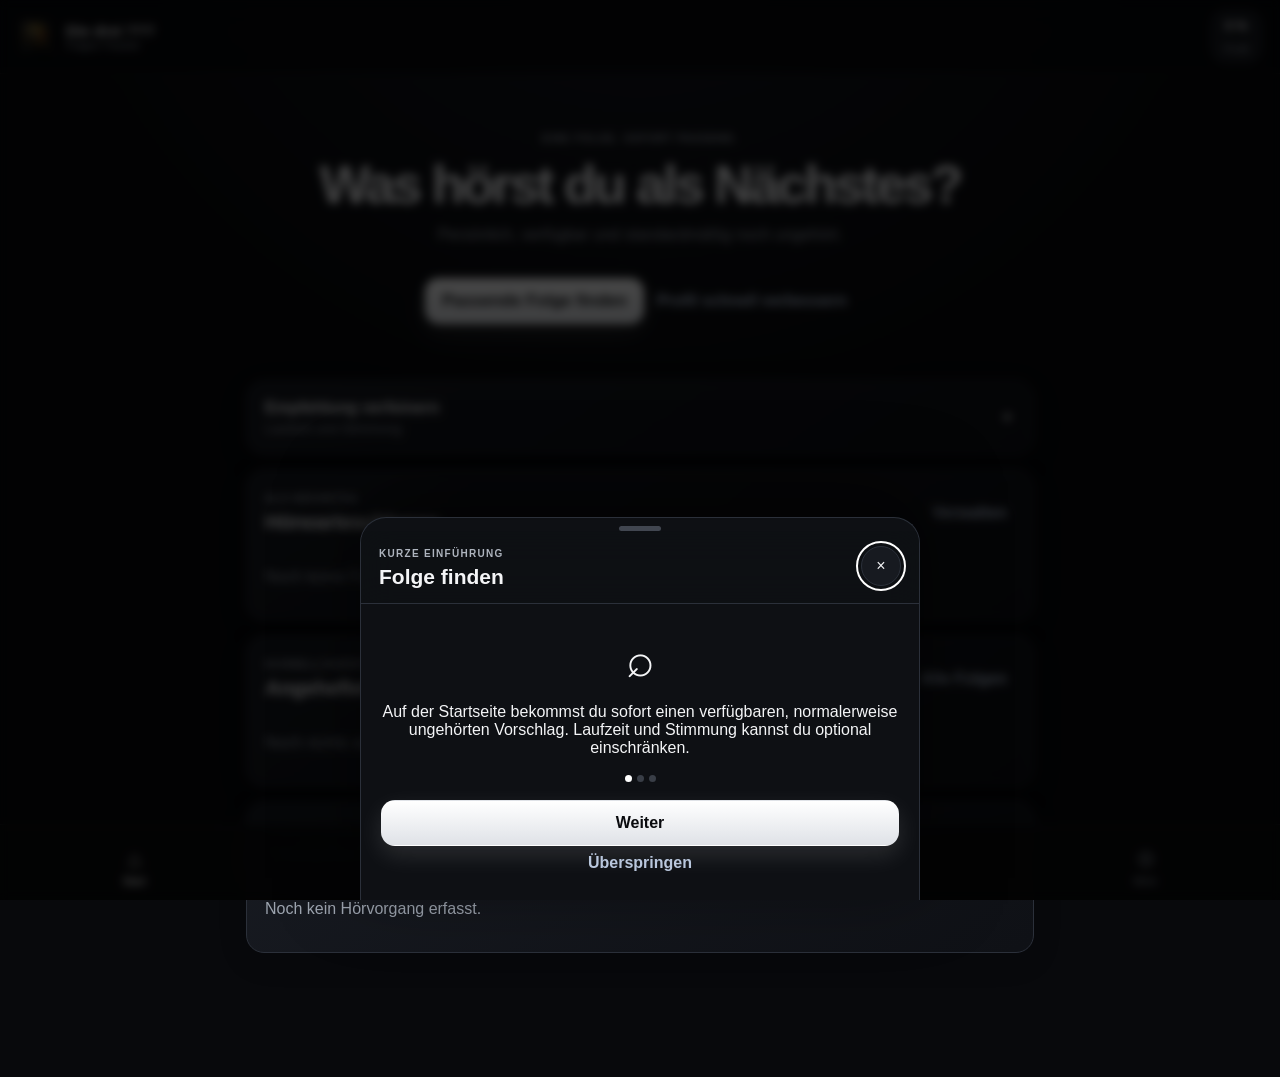
==== commit e8d4c591: "Add files via upload" ====
--- a/index.html
+++ b/index.html
@@ -3,517 +3,102 @@
 <head>
   <meta charset="utf-8">
   <meta name="viewport" content="width=device-width,initial-scale=1,viewport-fit=cover">
-  <meta name="theme-color" content="#12110d">
-  <meta name="color-scheme" content="dark">
+  <meta name="theme-color" content="#08090c">
   <meta name="apple-mobile-web-app-capable" content="yes">
   <meta name="apple-mobile-web-app-status-bar-style" content="black-translucent">
-  <meta name="apple-mobile-web-app-title" content="Folgen-Tracker">
-  <meta name="description" content="Persönlicher Offline-Hörspiel-Tracker mit Bewertungen, Empfehlungen, Playlists, Suche und Ranking.">
+  <meta name="apple-mobile-web-app-title" content="DDF Tracker">
+  <meta name="description" content="Die drei ??? Folgen-Tracker: gehört, bewertet, empfohlen und offline verfügbar.">
   <link rel="manifest" href="manifest.json">
   <link rel="apple-touch-icon" href="apple-touch-icon.png">
-  <link rel="icon" href="icon-192.png">
+  <link rel="icon" href="icon.svg" type="image/svg+xml">
   <link rel="stylesheet" href="style.css">
   <title>Die drei ??? – Folgen-Tracker</title>
-  <script src="episodes-seed.js" defer></script>
-  <script src="app.js" defer></script>
 </head>
 <body>
-<div class="app-shell">
-  <header class="app-header">
-    <div class="brand">
-      <img src="icon-192.png" class="brand-icon" alt="">
-      <div><span class="eyebrow">Mein Hörspiel-Archiv</span><h1>Folgen-Tracker</h1></div>
-    </div>
-    <button class="profile-button" id="openProfile" aria-label="Hörprofil öffnen"><span aria-hidden="true">◔</span><small>Profil</small></button>
-  </header>
+  <div id="app" class="app-shell">
+    <header class="topbar">
+      <button class="brand" data-go="home" aria-label="Startseite"><img src="icon-192.png" alt=""><span><strong>Die drei ???</strong><small>Folgen-Tracker</small></span></button>
+      <button id="profileButton" class="profile-button" aria-label="Hörprofil öffnen"><span id="profileProgress">0 %</span><small>Profil</small></button>
+    </header>
 
-  <main>
-    <section class="page active" data-page="home">
-      <section class="quick-recommendation-hero" aria-labelledby="quickRecommendationTitle">
-        <div class="quick-recommendation-copy">
+    <div id="updateBanner" class="update-banner hidden"><span><strong>Version 16 ist verfügbar.</strong><small>Deine Daten bleiben erhalten.</small></span><button id="applyUpdate">Jetzt aktualisieren</button></div>
+
+    <main>
+      <section class="page active" data-page="home">
+        <section class="hero">
           <span class="eyebrow">Eine Folge. Sofort passend.</span>
-          <h2 id="quickRecommendationTitle">Welche Folge passt gerade?</h2>
-          <p>Ein Tipp auf Basis deiner Bewertungen – standardmäßig ungehört und direkt abspielbar.</p>
-        </div>
+          <h1>Was hörst du als Nächstes?</h1>
+          <p>Persönlich, verfügbar und standardmäßig noch ungehört.</p>
+          <button id="findRecommendation" class="button primary hero-button">Passende Folge finden</button>
+          <button id="quickRateHome" class="text-button">Profil schnell verbessern</button>
+        </section>
 
-        <div id="quickRecommendationEmpty" class="quick-recommendation-empty">
-          <button id="quickRecommendButton" class="hero-recommend-button" type="button">
-            <span class="hero-recommend-icon" aria-hidden="true">▶</span>
-            <span><strong>Passende Folge finden</strong><small>ohne weitere Auswahl</small></span>
-          </button>
-        </div>
+        <section id="recommendationResult" class="recommendation-wrap hidden"><article id="recommendationCard" class="recommendation-card"></article><div class="button-row"><button id="anotherRecommendation" class="button secondary full">Andere passende Folge</button><button id="recommendationFeedback" class="button ghost">Mehr / weniger davon</button></div></section>
 
-        <div id="quickRecommendationResult" class="quick-recommendation-result hidden" aria-live="polite">
-          <article id="todayCard" class="recommendation-card"></article>
-          <button id="quickRecommendAgain" class="secondary-button full" type="button">Andere passende Folge</button>
-        </div>
+        <details class="section-card preference-panel"><summary><span><strong>Empfehlung verfeinern</strong><small>Laufzeit und Stimmung</small></span><b>＋</b></summary><div class="preference-grid"><label><span>Laufzeit</span><select id="recommendationTime"><option value="any">Egal</option><option value="short">Bis 50 Minuten</option><option value="medium">51–75 Minuten</option><option value="long">Über 75 Minuten</option></select></label><label><span>Stimmung</span><select id="recommendationMood"><option value="any">Egal</option><option value="grusel">Grusel</option><option value="klassiker">Klassiker</option><option value="familie">Familie</option><option value="hugenay">Hugenay</option><option value="meer">Meer & Insel</option><option value="kunst">Kunst</option></select></label></div></details>
 
-        <button id="recommendationRefineToggle" class="refine-toggle" type="button" aria-expanded="false" aria-controls="recommendationRefinePanel">
-          <span>Empfehlung verfeinern</span><span aria-hidden="true">⌄</span>
-        </button>
-        <div id="recommendationRefinePanel" class="recommendation-refine-panel hidden">
-          <div class="refine-group">
-            <span class="field-label">Zeit</span>
-            <div class="choice-strip compact-choice-strip" id="timePicker" aria-label="Laufzeit auswählen">
-              <button data-time="any" class="active"><strong>Egal</strong><small>beste Wahl</small></button>
-              <button data-time="short"><strong>≤ 60</strong><small>Min.</small></button>
-              <button data-time="normal"><strong>60–90</strong><small>Min.</small></button>
-              <button data-time="long"><strong>90+</strong><small>Min.</small></button>
-              <button data-time="special"><strong>✦ Spezial</strong><small>lang</small></button>
-            </div>
-          </div>
-          <div class="refine-group">
-            <span class="field-label">Stimmung</span>
-            <div class="discover-grid compact-mood-grid" id="moodPicker" aria-label="Stimmung auswählen">
-              <button data-mood="any" class="active">Alles</button>
-              <button data-mood="grusel">Grusel</button>
-              <button data-mood="klassiker">Klassiker</button>
-              <button data-mood="familie">Familie</button>
-              <button data-mood="skinny">Skinny</button>
-              <button data-mood="hugenay">Hugenay</button>
-              <button data-mood="meer">Meer & Insel</button>
-              <button data-mood="kunst">Kunst</button>
-            </div>
-          </div>
-          <div class="refine-actions">
-            <button id="timeRecommendButton" class="primary-button full" type="button">Mit dieser Auswahl empfehlen</button>
-            <button id="exploreMoodButton" class="subtle-link" type="button">Auswahl in der Folgenliste öffnen</button>
-          </div>
-        </div>
+        <section id="backupReminder" class="backup-reminder hidden"><div><span class="eyebrow">Lokale Daten sichern</span><strong>Zeit für ein Backup</strong><p id="backupReminderText"></p></div><div class="button-row"><button id="backupNow" class="button primary">Jetzt sichern</button><button id="dismissBackupReminder" class="text-button">Später</button></div></section>
+
+        <section class="section-card"><div class="section-heading"><div><span class="eyebrow">Als Nächstes</span><h2>Hörwarteschlange</h2></div><button class="text-button" data-go="playlists">Verwalten</button></div><div id="homeQueue" class="mini-list"></div></section>
+        <section class="section-card"><div class="section-heading"><div><span class="eyebrow">Schnellzugriff</span><h2>Angeheftet</h2></div><button class="text-button" data-go="episodes">Alle Folgen</button></div><div id="homePinned" class="mini-list"></div></section>
+        <section class="section-card"><div class="section-heading"><div><span class="eyebrow">Zuletzt gehört</span><h2>Hörverlauf</h2></div></div><div id="homeHistory" class="mini-list"></div></section>
       </section>
 
-      <section id="pinnedSection" class="section-block pinned-section hidden">
-        <div class="section-heading">
-          <div><span class="eyebrow">Schnell wiederfinden</span><h2>Angeheftet</h2></div>
-          <button class="text-button" data-filter-jump="pinned">Alle anzeigen</button>
-        </div>
-        <div id="pinnedList" class="compact-list pinned-list"></div>
+      <section class="page" data-page="episodes">
+        <div class="page-title"><span class="eyebrow">254+ Fälle durchsuchen</span><h1>Folgen</h1><p>Suche auch nach Figuren, Kapiteln, Handlung, Autor oder Erinnerung.</p></div>
+        <label class="search-box"><span>⌕</span><input id="episodeSearch" type="search" placeholder="z. B. Hugenay, Peters Opa, Insel …" autocomplete="off"><button id="clearSearch" class="hidden" aria-label="Suche leeren">×</button></label>
+        <div class="filter-scroll" id="statusFilters"><button data-filter="all" class="active">Alle</button><button data-filter="unheard">Offen</button><button data-filter="heard">Gehört</button><button data-filter="super">★ Super</button><button data-filter="plus">Plus</button><button data-filter="neutral">Neutral</button><button data-filter="minus">Minus</button><button data-filter="notes">Mit Notiz</button><button data-filter="reheard">Mehrfach gehört</button></div>
+        <div class="filter-selects"><label><span>Autor</span><select id="authorFilter"><option value="all">Alle</option></select></label><label><span>Ära</span><select id="eraFilter"><option value="all">Alle</option></select></label><label><span>Jahr</span><select id="yearFilter"><option value="all">Alle</option></select></label><label><span>Sortierung</span><select id="episodeSort"><option value="nr">Nummer aufsteigend</option><option value="nr-desc">Nummer absteigend</option><option value="title">Titel</option><option value="author">Autor</option><option value="duration-asc">Kurz zuerst</option><option value="duration-desc">Lang zuerst</option><option value="rocky-best">Rocky-Beach: beste</option><option value="recommendation">Persönliche Passung</option><option value="own">Eigene Bewertung</option></select></label></div>
+        <div id="activeFilters" class="active-filters hidden"></div>
+        <div class="catalog-toolbar"><strong id="episodeCount">0 Folgen</strong><div class="segmented compact" id="episodeViewToggle"><button data-episode-view="compact">Kompakt</button><button data-episode-view="detailed">Details</button></div></div>
+        <div id="episodeList" class="episode-list"></div><button id="loadMoreEpisodes" class="button secondary full hidden">Mehr laden</button>
       </section>
 
-      <section class="section-block quick-tools-section">
-        <div class="section-heading"><div><span class="eyebrow">Alternativen</span><h2>Anders auswählen</h2></div></div>
-        <div class="action-grid compact-action-grid">
-          <button id="surpriseToggleButton" class="action-card featured" aria-expanded="false" aria-controls="surprisePanel"><span>🎲</span><strong>Mit Filtern</strong><small>gezielt auslosen</small></button>
-          <button id="randomNewButton" class="action-card"><span>✦</span><strong>Zufällig neu</strong><small>immer ungehört</small></button>
-          <button id="randomHeardButton" class="action-card"><span>↻</span><strong>Wiederhören</strong><small>lange nicht gehört</small></button>
-        </div>
-        <div id="surprisePanel" class="surprise-panel hidden">
-          <div class="surprise-controls">
-            <label class="compact-select"><span>Hörstatus</span><select id="surpriseStatus"><option value="all">Alle Folgen</option><option value="unheard">Nur ungehört</option><option value="heard">Nur gehört</option></select></label>
-            <label class="compact-select"><span>Thema</span><select id="surpriseTheme"><option value="any">Egal</option><option value="grusel">Grusel & Mystery</option><option value="klassiker">Klassiker</option><option value="weihnachten">Weihnachten</option><option value="fussball">Fußball</option><option value="meer">Meer & Insel</option><option value="special">Spezialfolgen</option></select></label>
-            <label class="compact-select"><span>Bewertung</span><select id="surpriseRating"><option value="any">Egal</option><option value="liked">Plus oder Super</option><option value="super">Nur Super</option><option value="unrated">Unbewertet</option></select></label>
-          </div>
-          <button id="surprisePickButton" class="primary-button full">Folge auslosen</button>
-        </div>
+      <section class="page" data-page="ranking">
+        <div class="page-title"><span class="eyebrow">Vergleichen</span><h1>Rankings</h1><p>Community-Rangliste, deine Bewertungen und persönliche Empfehlungen.</p></div>
+        <div class="segmented" id="rankingMode"><button data-ranking="rocky" class="active">Rocky-Beach</button><button data-ranking="mine">Meine Bewertungen</button><button data-ranking="match">Empfehlungen</button></div>
+        <div id="rankingInfo" class="info-card"></div><div id="rankingList" class="ranking-list"></div>
       </section>
 
-      <section class="section-block">
-        <div class="section-heading">
-          <div><span class="eyebrow">Hörverlauf</span><h2>Zuletzt gehört</h2></div>
-          <button class="text-button" data-go="episodes">Alle Folgen</button>
-        </div>
-        <div id="recentList" class="compact-list"></div>
-      </section>
-    </section>
-
-    <section class="page" data-page="episodes">
-      <div class="page-title">
-        <span class="eyebrow">Katalog</span><h2>Alle Folgen</h2><p id="episodeResultCount">0 Folgen</p>
-      </div>
-      <div class="sticky-tools">
-        <label class="search-box">
-          <span aria-hidden="true">⌕</span>
-          <input id="searchInput" type="search" enterkeyhint="search" placeholder="Titel, Autor, Figur, Handlung oder Kapitel" autocomplete="off" autocapitalize="none">
-          <button id="clearSearch" class="clear-search hidden" type="button" aria-label="Suche löschen">×</button>
-        </label>
-        <p class="search-hint">Zum Beispiel „André Marx“, „Crimebusters“, „Peters Opa“, „Skinny“, „Zirkus“ oder „böser Franzose“.</p>
-        <div id="filterChips" class="chips-scroll">
-          <button class="chip active" data-filter="all">Alle</button>
-          <button class="chip" data-filter="unheard">Offen</button>
-          <button class="chip" data-filter="heard">Gehört</button>
-          <button class="chip" data-filter="super">★ Super</button>
-          <button class="chip" data-filter="plus">Plus</button>
-          <button class="chip" data-filter="neutral">Neutral</button>
-          <button class="chip" data-filter="minus">Minus</button>
-          <button class="chip" data-filter="unrated">Unbewertet</button>
-          <button class="chip" data-filter="pinned">📌 Angeheftet</button>
-          <button class="chip" data-filter="long">90+ Min.</button>
-          <button class="chip" data-filter="special">Spezial</button>
-        </div>
-        <div class="catalog-control-bar" aria-label="Katalog filtern und sortieren">
-          <label class="compact-select"><span>Autor</span><select id="authorFilter" aria-label="Nach Autor filtern"><option value="all">Alle</option></select></label>
-          <label class="compact-select"><span>Ära</span><select id="eraFilter" aria-label="Nach Ära filtern">
-            <option value="all">Alle</option>
-            <option value="Originalserie / Klassiker">Originalserie / Klassiker</option>
-            <option value="Crimebusters-Ära">Crimebusters-Ära</option>
-            <option value="Henkel-Waidhofer-Ära">Henkel-Waidhofer-Ära</option>
-            <option value="Triumvirats-Ära">Triumvirats-Ära</option>
-            <option value="Neue Ära (Fälle nach 2005)">Neue Ära</option>
-            <option value="Spezialfolgen">Spezialfolgen</option>
-          </select></label>
-          <label class="compact-select compact-sort"><span>Sortierung</span><select id="episodeSort" aria-label="Folgen sortieren">
-            <option value="nr">Nummer ↑</option>
-            <option value="nr-desc">Nummer ↓</option>
-            <option value="title">Titel A–Z</option>
-            <option value="author">Autor A–Z</option>
-            <option value="duration-desc">Längste</option>
-            <option value="duration-asc">Kürzeste</option>
-            <option value="rocky-best">Rocky beste</option>
-            <option value="rocky-worst">Rocky schlechteste</option>
-            <option value="recommendation">Empfehlung</option>
-            <option value="own">Eigene Wertung</option>
-          </select></label>
-        </div>
-      </div>
-      <div id="activeCollection" class="active-collection hidden"></div>
-      <div id="episodeList" class="episode-list"></div>
-    </section>
-
-    <section class="page" data-page="ranking">
-      <div class="page-title">
-        <span class="eyebrow">Vergleichen</span><h2>Ranking</h2><p>Community-Wertungen, deine Favoriten und persönliche Treffer.</p>
-      </div>
-      <div class="segmented" id="rankingMode">
-        <button class="active" data-ranking="rocky">Rocky-Beach</button>
-        <button data-ranking="mine">Mein Ranking</button>
-        <button data-ranking="match">Empfehlungen</button>
-      </div>
-      <div id="rankingInfo" class="info-card"></div>
-      <div id="rankingList" class="ranking-list"></div>
-    </section>
-
-    <section class="page" data-page="playlists">
-      <div class="page-title">
-        <span class="eyebrow">Hörpläne</span><h2>Listen</h2><p>Eigene Playlists, kuratierte Reihenfolgen und automatisch geplante Hörsessions.</p>
-      </div>
-
-      <section class="playlist-hero">
-        <div><span class="eyebrow">Deine Sammlung</span><h3>Was möchtest du hören?</h3><p>Erstelle freie Listen oder lasse eine Fahrt, einen Abend oder ein Wochenende automatisch füllen.</p></div>
-        <button id="newPlaylistButton" class="primary-button">＋ Neue Playlist</button>
+      <section class="page" data-page="playlists">
+        <div class="page-title"><span class="eyebrow">Hörpläne</span><h1>Listen</h1><p>Eigene Playlists, kuratierte Reihenfolgen und deine Warteschlange.</p></div>
+        <section class="section-card"><div class="section-heading"><div><span class="eyebrow">Als Nächstes</span><h2>Hörwarteschlange</h2></div><button id="clearQueue" class="text-button danger">Leeren</button></div><div id="queueList" class="playlist-items"></div></section>
+        <section class="playlist-hero"><div><span class="eyebrow">Deine Sammlung</span><h2>Was möchtest du hören?</h2><p>Erstelle freie Listen oder lasse eine Fahrt, einen Abend oder ein Wochenende automatisch füllen.</p></div><button id="newPlaylistButton" class="button primary">＋ Neue Playlist</button></section>
+        <section class="section-card smart-planner"><div class="section-heading"><div><span class="eyebrow">Smart Playlist</span><h2>Hörzeit automatisch planen</h2></div></div><div class="planner-grid"><label><span>Name</span><input id="smartName" value="Meine Hörsession" maxlength="60"></label><label><span>Stunden</span><input id="smartHours" type="number" min="0" max="30" value="2"></label><label><span>Minuten</span><input id="smartMinutes" type="number" min="0" max="59" value="0"></label><label><span>Stimmung</span><select id="smartMood"><option value="any">Egal</option><option value="grusel">Grusel</option><option value="klassiker">Klassiker</option><option value="familie">Familie</option><option value="hugenay">Hugenay</option><option value="meer">Meer & Insel</option><option value="kunst">Kunst</option></select></label><label><span>Hörstatus</span><select id="smartStatus"><option value="unheard">Nur ungehört</option><option value="mixed">Gemischt</option><option value="heard">Nur gehört</option></select></label><label><span>Autor</span><select id="smartAuthor"><option value="all">Alle</option></select></label></div><label class="check-row"><input id="smartContinuity" type="checkbox" checked><span><strong>Zusammenhänge beachten</strong><small>Mehrteiler und Chronologien bleiben in sinnvoller Reihenfolge zusammen.</small></span></label><button id="createSmartPlaylist" class="button primary full">Smart Playlist erstellen</button></section>
+        <div class="segmented" id="playlistTabs"><button data-playlist-tab="essentials" class="active">★ Essentials</button><button data-playlist-tab="themes">Themen</button><button data-playlist-tab="mine">Meine</button></div><div id="playlistGrid" class="playlist-grid"></div>
       </section>
 
-      <section class="section-block smart-planner">
-        <div class="section-heading"><div><span class="eyebrow">Smart Playlist</span><h2>Hörzeit automatisch planen</h2></div></div>
-        <div class="planner-form">
-          <label><span>Name</span><input id="planName" value="Autofahrt" maxlength="50"></label>
-          <label><span>Dauer</span><div class="duration-input"><input id="planHours" type="number" min="0" max="12" value="5"><b>Std.</b><input id="planMinutes" type="number" min="0" max="59" step="5" value="0"><b>Min.</b></div></label>
-          <label><span>Stimmung</span><select id="planMood"><option value="any">Bunte Mischung</option><option value="grusel">Grusel & Mystery</option><option value="klassiker">Klassiker</option><option value="meer">Meer & Insel</option><option value="familie">Familie</option><option value="skinny">Skinny Norris</option><option value="hugenay">Victor Hugenay</option><option value="kunst">Kunst & Rätsel</option></select></label>
-          <label><span>Hörstatus</span><select id="planStatus"><option value="mixed">Gemischt</option><option value="unheard">Nur ungehört</option><option value="heard">Nur bekannt</option></select></label>
-          <label><span>Autor</span><select id="planAuthor"><option value="all">Alle Autoren</option></select></label>
-        </div>
-        <label class="planner-toggle"><input id="planContinuity" type="checkbox" checked><span><strong>Zusammenhänge beachten</strong><small>Mehrteiler, Vorgeschichten und Rückbezüge bleiben in sinnvoller Reihenfolge zusammen.</small></span></label>
-        <button id="generatePlanButton" class="primary-button full">Smart Playlist erstellen</button>
-        <div id="planPreview" class="plan-preview hidden"></div>
-        <div id="planSavedStatus" class="plan-saved-status hidden" role="status" aria-live="polite"></div>
+      <section class="page" data-page="settings">
+        <div class="page-title"><span class="eyebrow">Verwaltung</span><h1>Einstellungen</h1><p>Streaming, Daten, Darstellung, Hilfe und Diagnose.</p></div>
+        <section class="settings-group"><span class="eyebrow">Allgemein</span><article class="settings-card"><div><h2>Bevorzugter Streamingdienst</h2><p>Schnellbuttons öffnen diesen Dienst.</p></div><div class="segmented compact" id="streamingService"><button data-service="spotify">Spotify</button><button data-service="appleMusic">Apple Music</button></div></article><article class="settings-card"><div><h2>Katalogdarstellung</h2><p>Kompakt zeigt mehr Folgen, Details zeigt Schnellaktionen.</p></div><div class="segmented compact" id="episodeViewSetting"><button data-episode-view="compact">Kompakt</button><button data-episode-view="detailed">Details</button></div></article></section>
+        <section class="settings-group"><span class="eyebrow">Daten</span><article class="settings-list"><button id="exportBackup"><span><strong>JSON exportieren</strong><small>Alle persönlichen Daten sichern</small></span><b>↓</b></button><button id="importBackup"><span><strong>JSON importieren</strong><small>Prüfen, zusammenführen oder ersetzen</small></span><b>›</b></button><input id="backupFile" type="file" accept="application/json,.json" hidden></article></section>
+        <section class="settings-group"><span class="eyebrow">Empfehlungen</span><article class="settings-list"><button id="restoreRecommendations"><span><strong>Ausgeblendete Empfehlungen zurücksetzen</strong><small>„Heute nicht“ und dauerhaft ausgeblendete Folgen wieder zulassen</small></span><b>↻</b></button></article></section>
+        <section class="settings-group"><span class="eyebrow">Inhalte</span><article class="settings-list"><button id="refreshMetadata"><span><strong>Folgenwissen aktualisieren</strong><small>Laufzeiten, Beschreibungen und Streaming-Links prüfen</small></span><b>↻</b></button><button id="resetCatalog"><span><strong>Eingebauten Katalog neu laden</strong><small>Lokalen Metadaten-Cache verwerfen</small></span><b>↻</b></button></article></section>
+        <section class="settings-group"><span class="eyebrow">Hilfe</span><article class="settings-list"><button id="startTutorial"><span><strong>Kurze Einführung starten</strong><small>Drei Schritte statt eines langen Rundgangs</small></span><b>›</b></button><button id="openHelp"><span><strong>Kurzanleitung öffnen</strong><small>Bewertungen, Empfehlungen, Warteschlange und Backups</small></span><b>›</b></button></article></section>
+        <section class="settings-group"><span class="eyebrow">Diagnose</span><article id="diagnosticsCard" class="diagnostics-card"></article><div class="button-row"><button id="copyDiagnostics" class="button secondary">Diagnose kopieren</button><button id="validateCatalog" class="button secondary">Katalog prüfen</button></div></section>
+        <section class="settings-group"><span class="eyebrow">Zurücksetzen</span><article class="settings-list danger-list"><button id="resetPersonalData"><span><strong>Persönliche Daten zurücksetzen</strong><small>Hörstatus, Bewertungen, Listen und Verlauf löschen</small></span><b>›</b></button></article></section>
+        <section class="about-card"><img src="icon-192.png" alt="App-Icon"><div><strong>Folgen-Tracker</strong><span>Version 16.0 · Offline-fähig</span><small>Persönliche Daten bleiben lokal auf diesem Gerät.</small></div></section>
       </section>
+    </main>
 
-      <section class="section-block playlist-library">
-        <div class="section-heading"><div><span class="eyebrow">Deine Hörbibliothek</span><h2>Playlists entdecken</h2></div><button id="newPlaylistTextButton" class="text-button">Neu</button></div>
-        <div id="playlistLibraryTabs" class="segmented playlist-tabs" role="tablist" aria-label="Playlist-Kategorien">
-          <button class="active" data-playlist-tab="essentials" role="tab" aria-selected="true">★ Essentials</button>
-          <button data-playlist-tab="themes" role="tab" aria-selected="false">Themen</button>
-          <button data-playlist-tab="mine" role="tab" aria-selected="false">Meine</button>
-        </div>
-        <div id="playlistTabIntro" class="playlist-tab-intro"></div>
-        <div id="essentialPlaylists" class="curated-grid playlist-tab-panel"></div>
-        <div id="themePlaylists" class="curated-grid playlist-tab-panel hidden"></div>
-        <div id="userPlaylists" class="playlist-grid playlist-tab-panel hidden"></div>
-      </section>
-    </section>
+    <nav class="bottom-nav" aria-label="Hauptnavigation"><button data-go="home" class="active"><span>⌂</span><small>Start</small></button><button data-go="episodes"><span>⌕</span><small>Folgen</small></button><button data-go="ranking"><span>≋</span><small>Ranking</small></button><button data-go="playlists"><span>☷</span><small>Listen</small></button><button data-go="settings"><span>⚙</span><small>Mehr</small></button></nav>
+  </div>
 
-    <section class="page" data-page="settings">
-      <div class="page-title">
-        <span class="eyebrow">Verwaltung</span><h2>Einstellungen</h2><p>Streaming, Daten, Hilfe und App-Informationen.</p>
-      </div>
-      <div class="settings-section-label"><span>Allgemein</span></div>
-      <div class="settings-group streaming-settings">
-        <h3>Bevorzugter Streamingdienst</h3>
-        <div class="stream-preference" id="streamingPreference" role="group" aria-label="Bevorzugten Streamingdienst auswählen">
-          <button type="button" data-service="spotify" aria-pressed="true">
-            <svg viewBox="0 0 24 24" aria-hidden="true"><circle cx="12" cy="12" r="10"></circle><path d="M6.8 9.1c3.8-1.1 7.9-.8 11.2.8M7.5 12.3c3.2-.8 6.7-.5 9.5.7M8.2 15.2c2.6-.6 5.4-.3 7.6.6"></path></svg>
-            <span><strong>Spotify</strong><small>Als Standard öffnen</small></span>
-          </button>
-          <button type="button" data-service="appleMusic" aria-pressed="false">
-            <svg viewBox="0 0 24 24" aria-hidden="true"><rect x="3" y="3" width="18" height="18" rx="5"></rect><path d="M15.5 7.2v8.1a2.2 2.2 0 1 1-1.2-2V9.1l-5.8 1.2v6.1a2.2 2.2 0 1 1-1.2-2V8.8l8.2-1.6Z"></path></svg>
-            <span><strong>Apple Music</strong><small>Als Standard öffnen</small></span>
-          </button>
-        </div>
-        <p class="stream-setting-note" id="streamingPreferenceInfo">Schnellbuttons öffnen Spotify. In den Folgendetails bleiben beide Dienste sichtbar.</p>
-      </div>
-      <div class="settings-section-label"><span>Daten</span></div>
-      <div class="settings-group">
-        <h3>Backup & Übertragung</h3>
-        <button id="exportButton" class="settings-row"><span><strong>JSON exportieren</strong><small>Hörstatus, Bewertungen, Playlists, Verlauf und Anheftungen sichern</small></span><b>›</b></button>
-        <button id="importButton" class="settings-row"><span><strong>JSON importieren</strong><small>Vorhandenes Backup einlesen</small></span><b>›</b></button>
-        <input id="importFile" type="file" accept="application/json,.json" hidden>
-      </div>
-      <div class="settings-section-label"><span>Inhalte</span></div>
-      <div class="settings-group">
-        <h3>Folgenwissen</h3>
-        <button id="updateMetadataButton" class="settings-row"><span><strong>Folgenwissen aktualisieren</strong><small>Laufzeiten, Beschreibungen, Figuren und Streaming-Links laden</small></span><b>↓</b></button>
-        <button id="reloadCatalogButton" class="settings-row"><span><strong>Eingebauten Katalog neu laden</strong><small>Rocky-Ranking und Grunddaten zurücksetzen</small></span><b>↻</b></button>
-      </div>
-      <div class="settings-section-label"><span>Hilfe</span></div>
-      <div class="settings-group">
-        <h3>Hilfe & Einführung</h3>
-        <button id="startTutorialButton" class="settings-row"><span><strong>Interaktives Tutorial starten</strong><small>Schritt für Schritt durch Bewertungen, Folgen und Playlists</small></span><b>›</b></button>
-        <button id="openHelpButton" class="settings-row"><span><strong>Kurzanleitung öffnen</strong><small>Bewertungen, Smart-Playlists, Speicherung und Backups nachlesen</small></span><b>›</b></button>
-      </div>
-      <div class="settings-section-label"><span>Zurücksetzen</span></div>
-      <div class="settings-group">
-        <h3>Persönliche Daten</h3>
-        <button id="resetButton" class="settings-row danger"><span><strong>Persönliche Daten zurücksetzen</strong><small>Hörstatus, Bewertungen, Playlists, Verlauf und Anheftungen löschen</small></span><b>›</b></button>
-      </div>
-      <div class="settings-section-label"><span>Über die App</span></div>
-      <div class="settings-group changelog-group">
-        <details>
-          <summary><span><strong>Neu in Version 15</strong><small>Sofortempfehlung, Hörprofil und prägende Figuren</small></span><b aria-hidden="true">›</b></summary>
-          <div class="changelog-list">
-            <p><strong>Sofortempfehlung:</strong> Die Startseite löst jetzt zuerst ihre wichtigste Aufgabe: mit einem Tipp eine starke, ungehörte Folge finden.</p>
-            <p><strong>Hörprofil:</strong> Statistiken und Geschmacksdaten liegen kompakt hinter dem Profil-Symbol und überladen die Startseite nicht mehr.</p>
-            <p><strong>Prägende Figuren:</strong> Karten zeigen den Gegenspieler oder die zentrale fallbezogene Figur statt beliebiger wiederkehrender Nebenrollen.</p>
-            <p><strong>Empfehlungslogik:</strong> positive und negative Bewertungen, Autoren, Themen, prägende Figuren, Verfügbarkeit und Community-Wertung greifen enger zusammen.</p>
-          </div>
-        </details>
-      </div>
-      <div class="settings-group app-info">
-        <img src="icon-192.png" alt="App-Icon">
-        <div>
-          <strong>Folgen-Tracker</strong>
-          <small id="storageInfo">Lade Daten …</small>
-          <small id="metadataInfo">Folgenwissen wird geprüft …</small>
-          <small id="appVersionInfo">Version 15.0 · Offline-fähig</small>
-          <small id="appUpdateInfo">App-Shell und persönliche Daten sind lokal verfügbar.</small>
-          <small class="source-note">Folgenmetadaten & Streaming-Links: dreimetadaten.de · Community-Wertungen: rocky-beach.com</small>
-        </div>
-      </div>
-    </section>
-  </main>
+  <div id="loadingScreen" class="loading-screen"><img src="icon-192.png" alt=""><strong>Folgen-Tracker</strong><span id="loadingText">Lade Daten …</span></div>
+  <div id="toast" class="toast hidden" role="status"></div>
 
-  <nav class="bottom-nav" aria-label="Hauptnavigation">
-    <button class="active" data-nav="home"><span>⌂</span><small>Start</small></button>
-    <button data-nav="episodes"><span>☷</span><small>Folgen</small></button>
-    <button data-nav="ranking"><span>♕</span><small>Ranking</small></button>
-    <button data-nav="playlists"><span>≡</span><small>Listen</small></button>
-    <button data-nav="settings"><span>⚙︎</span><small>Einstellungen</small></button>
-  </nav>
-</div>
+  <dialog id="profileDialog" class="sheet-dialog"><div class="dialog-handle"></div><header><div><span class="eyebrow">Dein Hörprofil</span><h2>So hörst du Die drei ???</h2></div><button class="icon-button" data-close-dialog="profileDialog">×</button></header><div id="profileContent" class="dialog-body"></div></dialog>
+  <dialog id="episodeDialog" class="sheet-dialog episode-dialog"><div class="dialog-handle"></div><header><div id="episodeDialogTitle"></div><button class="icon-button" data-close-dialog="episodeDialog">×</button></header><div id="episodeDialogBody" class="dialog-body"></div><div id="episodeStickyActions" class="sticky-dialog-actions"></div></dialog>
+  <dialog id="quickRateDialog" class="sheet-dialog compact-dialog"><div class="dialog-handle"></div><header><div><span class="eyebrow">Profil verbessern</span><h2>Bekannte Folgen bewerten</h2></div><button class="icon-button" data-close-dialog="quickRateDialog">×</button></header><div id="quickRateContent" class="dialog-body"></div></dialog>
+  <dialog id="feedbackDialog" class="sheet-dialog compact-dialog"><div class="dialog-handle"></div><header><div><span class="eyebrow">Empfehlung steuern</span><h2>Was möchtest du ändern?</h2></div><button class="icon-button" data-close-dialog="feedbackDialog">×</button></header><div id="feedbackContent" class="dialog-body"></div></dialog>
+  <dialog id="playlistDialog" class="sheet-dialog"><div class="dialog-handle"></div><header><div id="playlistDialogTitle"></div><button class="icon-button" data-close-dialog="playlistDialog">×</button></header><div id="playlistDialogBody" class="dialog-body"></div></dialog>
+  <dialog id="playlistEditorDialog" class="sheet-dialog compact-dialog"><div class="dialog-handle"></div><header><div><span class="eyebrow">Eigene Liste</span><h2 id="playlistEditorTitle">Playlist erstellen</h2></div><button class="icon-button" data-close-dialog="playlistEditorDialog">×</button></header><form id="playlistEditorForm" class="dialog-body form-stack"><input id="playlistEditorId" type="hidden"><input id="playlistEditorSeedNr" type="hidden"><label><span>Name</span><input id="playlistName" maxlength="60" required></label><label><span>Beschreibung</span><textarea id="playlistDescription" maxlength="240" rows="4"></textarea></label><button class="button primary full" type="submit">Speichern</button></form></dialog>
+  <dialog id="importDialog" class="sheet-dialog compact-dialog"><div class="dialog-handle"></div><header><div><span class="eyebrow">Backup prüfen</span><h2>Importvorschau</h2></div><button class="icon-button" data-close-dialog="importDialog">×</button></header><div id="importPreview" class="dialog-body"></div></dialog>
+  <dialog id="tutorialDialog" class="sheet-dialog compact-dialog"><div class="dialog-handle"></div><header><div><span class="eyebrow">Kurze Einführung</span><h2 id="tutorialTitle"></h2></div><button class="icon-button" data-close-dialog="tutorialDialog">×</button></header><div id="tutorialContent" class="dialog-body"></div></dialog>
+  <dialog id="helpDialog" class="sheet-dialog"><div class="dialog-handle"></div><header><div><span class="eyebrow">Kurzanleitung</span><h2>So funktioniert der Tracker</h2></div><button class="icon-button" data-close-dialog="helpDialog">×</button></header><div class="dialog-body help-content"><h3>Bewertungen</h3><p>Eine Bewertung markiert die Folge automatisch als gehört. Beim Zurücksetzen auf ungehört wird die Bewertung nach Bestätigung entfernt.</p><h3>Empfehlungen</h3><p>Der Tracker kombiniert deinen Geschmack mit Community-Wertung, Verfügbarkeit und Abwechslung. Der Match-Score ist eine Orientierung, keine Wahrscheinlichkeit.</p><h3>Als Nächstes</h3><p>Die Warteschlange ist dein aktueller Hörplan. Playlists bleiben davon unabhängig.</p><h3>Backups</h3><p>Deine Daten liegen lokal im Browser. Exportiere regelmäßig eine JSON-Datei, besonders vor einem Gerätewechsel.</p></div></dialog>
+  <dialog id="confirmDialog" class="confirm-dialog"><div><span id="confirmEyebrow" class="eyebrow">Bestätigen</span><h2 id="confirmTitle"></h2><p id="confirmText"></p><div class="button-row"><button id="confirmCancel" class="button secondary">Abbrechen</button><button id="confirmAccept" class="button danger">Bestätigen</button></div></div></dialog>
 
-<div id="profileOverlay" class="overlay overlay-front hidden" aria-hidden="true">
-  <article class="detail-sheet profile-sheet" role="dialog" aria-modal="true" aria-labelledby="profileTitle">
-    <div class="sheet-handle"></div>
-    <header class="detail-header"><div><span class="eyebrow">Dein Hörprofil</span><h2 id="profileTitle">Was dir gefällt</h2></div><button id="closeProfile" class="icon-button" aria-label="Hörprofil schließen">×</button></header>
-    <p class="profile-intro">Diese Daten helfen der App, dir schneller eine passende ungehörte Folge vorzuschlagen.</p>
-
-    <section class="dashboard-card profile-dashboard">
-      <div class="progress-ring" id="progressRing" style="--progress:0deg">
-        <div><strong id="progressPercent">0 %</strong><span id="progressFraction">0 / 0</span></div>
-      </div>
-      <div class="dashboard-copy">
-        <span class="eyebrow">Dein Fortschritt</span>
-        <h3 id="progressHeadline">Dein Archiv wartet</h3>
-        <p id="progressText">Markiere Folgen als gehört und baue dein persönliches Geschmacksprofil auf.</p>
-        <div class="mini-insights">
-          <div><strong id="heardHours">—</strong><span>gehört</span></div>
-          <div><strong id="favoriteTheme">—</strong><span>Lieblingsthema</span></div>
-          <div><strong id="rockyAgreement">—</strong><span>Rocky-Match</span></div>
-        </div>
-      </div>
-    </section>
-
-    <section class="rating-stats" aria-label="Bewertungsübersicht">
-      <div class="stat super"><strong id="superCount">0</strong><span>★ Super</span></div>
-      <div class="stat plus"><strong id="plusCount">0</strong><span>Plus</span></div>
-      <div class="stat neutral"><strong id="neutralCount">0</strong><span>Neutral</span></div>
-      <div class="stat minus"><strong id="minusCount">0</strong><span>Minus</span></div>
-    </section>
-
-    <section id="profileInsightsSection" class="profile-insights">
-      <div class="profile-insight-grid">
-        <article><span>Ø Bewertung</span><strong id="averageRating">—</strong><small id="averageRatingText">Noch keine Wertung</small></article>
-        <article><span>Lieblingsautor</span><strong id="favoriteAuthor">—</strong><small>aus Plus & Super</small></article>
-        <article><span>Lieblingsära</span><strong id="favoriteEra">—</strong><small>aus Plus & Super</small></article>
-        <article><span>Angeheftet</span><strong id="pinnedCount">0</strong><small>schnell erreichbar</small></article>
-      </div>
-    </section>
-
-    <section class="profile-explainer">
-      <span class="eyebrow">So entsteht dein Vorschlag</span>
-      <p>Bewertungen, Autoren, Themen, prägende Figuren, Laufzeit und Community-Wertung werden kombiniert. Minus-Bewertungen senken ähnliche Fälle deutlich ab.</p>
-    </section>
-    <div class="profile-actions"><button id="profileOpenRanking" class="secondary-button">Ranking ansehen</button><button id="profileOpenSettings" class="subtle-button">Einstellungen</button></div>
-  </article>
-</div>
-
-<div id="detailOverlay" class="overlay hidden" aria-hidden="true">
-  <article class="detail-sheet" role="dialog" aria-modal="true" aria-labelledby="detailTitle">
-    <div class="sheet-handle"></div>
-    <header class="detail-header">
-      <div><span id="detailNumber" class="eyebrow">Folge</span><h2 id="detailTitle"></h2></div>
-      <button id="closeDetail" class="icon-button" aria-label="Details schließen">×</button>
-    </header>
-    <div class="detail-score-row">
-      <div class="match-orb"><strong id="detailMatch">—</strong><span>Match</span></div>
-      <div id="detailMeta" class="detail-meta"></div>
-    </div>
-    <p id="detailDescription" class="detail-description"></p>
-
-    <section class="detail-section detail-primary-actions">
-      <span class="field-label">Deine Bewertung</span>
-      <div id="detailRating" class="rating-control">
-        <button data-rating="minus"><span>−</span>Minus</button>
-        <button data-rating="neutral"><span>●</span>Neutral</button>
-        <button data-rating="plus"><span>＋</span>Plus</button>
-        <button data-rating="super"><span>★</span>Super</button>
-      </div>
-      <button id="clearRating" class="clear-rating">Bewertung entfernen</button>
-    </section>
-
-    <label class="heard-control detail-heard-control">
-      <input id="detailHeard" type="checkbox">
-      <span><strong>Schon gehört</strong><small id="detailHeardDate">Wird automatisch gespeichert</small></span>
-    </label>
-
-    <section class="detail-section detail-streaming-section">
-      <span class="field-label">Anhören</span>
-      <div id="detailStreamingButtons" class="streaming-buttons"></div>
-      <small class="streaming-note">Direktlinks öffnen nach Möglichkeit die installierte App. Bei noch nicht veröffentlichten Folgen öffnet sich die Suche.</small>
-    </section>
-
-    <section class="detail-section detail-organize-actions">
-      <button id="detailPinButton" class="playlist-add-button pin-detail-button" aria-pressed="false"><span>📌</span><span><strong>Folge anheften</strong><small>Auf der Startseite schnell wiederfinden</small></span><b>›</b></button>
-      <button id="detailAddPlaylist" class="playlist-add-button"><span>＋</span><span><strong>Zu Playlist hinzufügen</strong><small>Eigene Liste auswählen oder neu erstellen</small></span><b>›</b></button>
-    </section>
-
-    <div class="detail-accordion-stack">
-      <details id="detailKnowledgeSection" class="detail-accordion">
-        <summary><span><strong>Wissenskarte</strong><small>Autor, Ära, Laufzeit und Einordnung</small></span><b aria-hidden="true"></b></summary>
-        <div class="detail-accordion-content"><div id="detailKnowledgeGrid" class="knowledge-grid"></div></div>
-      </details>
-
-      <details id="detailConnectionsSection" class="detail-accordion hidden">
-        <summary><span><strong>Reihen & Rückbezüge</strong><small>Chronologien und wichtige Vorgeschichten</small></span><b aria-hidden="true"></b></summary>
-        <div class="detail-accordion-content"><div id="detailConnections" class="connection-list"></div></div>
-      </details>
-
-      <details id="detailPeopleSection" class="detail-accordion hidden">
-        <summary><span><strong>Figuren & Themen</strong><small>Wichtige Personen und Motive der Folge</small></span><b aria-hidden="true"></b></summary>
-        <div class="detail-accordion-content detail-subsections">
-          <section id="detailCharactersSection" class="detail-subsection hidden"><span class="field-label">Mit dabei</span><div id="detailCharacters" class="tag-cloud character-cloud"></div></section>
-          <section id="detailThemesSection" class="detail-subsection hidden"><span class="field-label">Themen</span><div id="detailThemes" class="tag-cloud"></div></section>
-        </div>
-      </details>
-
-      <details id="detailSimilarSection" class="detail-accordion hidden">
-        <summary><span><strong>Passende Folgen</strong><small>Ähnliche Fälle zum Weiterhören</small></span><b aria-hidden="true"></b></summary>
-        <div class="detail-accordion-content"><div id="detailSimilar" class="similar-list"></div></div>
-      </details>
-
-      <details id="detailReasonsSection" class="detail-accordion hidden">
-        <summary><span><strong>Warum passt sie?</strong><small>Grund für die persönliche Empfehlung</small></span><b aria-hidden="true"></b></summary>
-        <div class="detail-accordion-content"><div id="detailReasons" class="tag-cloud"></div></div>
-      </details>
-
-      <details id="detailTriviaSection" class="detail-accordion hidden">
-        <summary><span><strong>Gut zu wissen</strong><small>Einordnung und Besonderheiten</small></span><b aria-hidden="true"></b></summary>
-        <div class="detail-accordion-content"><div id="detailTrivia" class="fact-note"></div></div>
-      </details>
-
-      <details id="detailNoteSection" class="detail-accordion note-accordion">
-        <summary><span><strong>Persönliche Notiz</strong><small>Deine Gedanken zu dieser Folge</small></span><b aria-hidden="true"></b></summary>
-        <div class="detail-accordion-content"><label class="note-field compact-note"><textarea id="detailNote" maxlength="600" placeholder="Was ist dir an der Folge aufgefallen?"></textarea></label><button id="resetEpisodeData" class="episode-reset-button">Persönliche Daten dieser Folge zurücksetzen</button></div>
-      </details>
-    </div>
-  </article>
-</div>
-
-<div id="playlistEditorOverlay" class="overlay hidden" aria-hidden="true">
-  <article class="mini-sheet" role="dialog" aria-modal="true" aria-labelledby="playlistEditorTitle">
-    <div class="sheet-handle"></div>
-    <header class="detail-header"><div><span class="eyebrow">Persönliche Liste</span><h2 id="playlistEditorTitle">Neue Playlist</h2></div><button id="closePlaylistEditor" class="icon-button" aria-label="Playlist-Editor schließen">×</button></header>
-    <label class="note-field"><span class="field-label">Name</span><input id="playlistNameInput" maxlength="60" placeholder="z. B. 5-Stunden-Autofahrt"></label>
-    <label class="note-field"><span class="field-label">Beschreibung</span><textarea id="playlistDescriptionInput" maxlength="300" placeholder="Wofür ist diese Liste gedacht?"></textarea></label>
-    <button id="savePlaylistButton" class="primary-button full">Playlist erstellen</button>
-  </article>
-</div>
-
-<div id="playlistPickerOverlay" class="overlay hidden" aria-hidden="true">
-  <article class="mini-sheet" role="dialog" aria-modal="true" aria-labelledby="playlistPickerTitle">
-    <div class="sheet-handle"></div>
-    <header class="detail-header"><div><span class="eyebrow">Merken</span><h2 id="playlistPickerTitle">Zu Playlist hinzufügen</h2></div><button id="closePlaylistPicker" class="icon-button" aria-label="Playlist-Auswahl schließen">×</button></header>
-    <div id="playlistPickerList" class="picker-list"></div>
-    <button id="pickerNewPlaylist" class="subtle-button full">＋ Neue Playlist erstellen</button>
-  </article>
-</div>
-
-<div id="playlistDetailOverlay" class="overlay hidden" aria-hidden="true">
-  <article class="detail-sheet playlist-sheet" role="dialog" aria-modal="true" aria-labelledby="playlistDetailTitle">
-    <div class="sheet-handle"></div>
-    <header class="detail-header"><div><span id="playlistDetailKicker" class="eyebrow">Playlist</span><h2 id="playlistDetailTitle"></h2></div><button id="closePlaylistDetail" class="icon-button" aria-label="Playlist schließen">×</button></header>
-    <p id="playlistDetailDescription" class="detail-description"></p>
-    <div id="playlistDetailStats" class="playlist-detail-stats"></div>
-    <div class="playlist-detail-actions"><button id="playlistPlayFirst" class="primary-button">▶ Erste Folge öffnen</button><button id="playlistAddEpisodeButton" class="subtle-button">＋ Folge hinzufügen</button><button id="playlistEditButton" class="subtle-button">Bearbeiten</button><button id="playlistDeleteButton" class="danger-button">Löschen</button></div>
-    <section id="playlistAddPanel" class="playlist-add-panel hidden">
-      <div id="playlistInlineStatus" class="playlist-inline-status hidden" role="status" aria-live="polite"></div>
-      <div class="playlist-add-search"><input id="playlistAddSearch" type="search" placeholder="Folge suchen …" autocomplete="off"><button id="playlistAddClose" class="icon-button" aria-label="Suche schließen">×</button></div>
-      <div id="playlistAddResults" class="playlist-add-results"></div>
-    </section>
-    <div id="playlistEpisodeList" class="playlist-episode-list"></div>
-    <section id="playlistSuggestionsSection" class="playlist-suggestions hidden">
-      <div class="section-heading compact"><div><span class="eyebrow">Automatisch passend</span><h3>Passt zu dieser Playlist</h3></div><div class="suggestion-controls"><button id="playlistSuggestionMode" class="mini-toggle" data-mode="similar">Ähnlich</button><button id="playlistSuggestionRefresh" class="icon-button" aria-label="Neue Vorschläge">↻</button></div></div>
-      <p id="playlistSuggestionSummary" class="playlist-suggestion-summary"></p>
-      <div id="playlistSuggestions" class="playlist-suggestion-list"></div>
-    </section>
-  </article>
-</div>
-
-<div id="heardResetOverlay" class="overlay action-overlay hidden" aria-hidden="true">
-  <article class="mini-sheet action-sheet" role="dialog" aria-modal="true" aria-labelledby="heardResetTitle">
-    <div class="sheet-handle"></div>
-    <header class="detail-header"><div><span class="eyebrow">Hörstatus ändern</span><h2 id="heardResetTitle">Als ungehört markieren?</h2></div><button id="closeHeardReset" class="icon-button" aria-label="Abbrechen">×</button></header>
-    <p>Eine bewertete Folge gilt als gehört. Um sie wieder als ungehört zu markieren, wird deshalb auch deine Bewertung entfernt.</p>
-    <button id="confirmUnheardAndClear" class="danger-button full">Bewertung entfernen & als ungehört markieren</button>
-    <button id="cancelHeardReset" class="subtle-button full">Abbrechen</button>
-  </article>
-</div>
-
-<div id="confirmOverlay" class="overlay action-overlay overlay-front hidden" aria-hidden="true">
-  <article class="mini-sheet action-sheet confirm-sheet" role="alertdialog" aria-modal="true" aria-labelledby="confirmTitle" aria-describedby="confirmMessage">
-    <div class="sheet-handle"></div>
-    <header class="detail-header"><div><span id="confirmKicker" class="eyebrow">Bestätigen</span><h2 id="confirmTitle">Aktion bestätigen</h2></div><button id="closeConfirm" class="icon-button" aria-label="Dialog schließen">×</button></header>
-    <p id="confirmMessage"></p>
-    <div class="confirm-actions"><button id="confirmCancel" class="subtle-button full">Abbrechen</button><button id="confirmAccept" class="primary-button full">Bestätigen</button></div>
-  </article>
-</div>
-
-<div id="helpOverlay" class="overlay overlay-front hidden" aria-hidden="true">
-  <article class="detail-sheet help-sheet" role="dialog" aria-modal="true" aria-labelledby="helpTitle">
-    <div class="sheet-handle"></div>
-    <header class="detail-header"><div><span class="eyebrow">Hilfe</span><h2 id="helpTitle">So funktioniert die App</h2></div><button id="closeHelp" class="icon-button" aria-label="Hilfe schließen">×</button></header>
-    <div class="help-list">
-      <details open><summary>Bewertungen & Hörstatus</summary><p>Minus, Neutral, Plus und Super sind gegenseitig exklusiv. Tippe erneut auf die aktive Bewertung, um sie zu entfernen. Jede Bewertung markiert die Folge automatisch als gehört. Beim Zurücksetzen auf ungehört kannst du die Bewertung direkt mit entfernen.</p></details>
-      <details><summary>Folgen finden</summary><p>Die Suche berücksichtigt Titel, Autor, Ära, Figuren, Handlung, Kapitel und Synonyme. Filter und Sortierung lassen sich kombinieren. Häufig genutzte Folgen kannst du zusätzlich anheften.</p></details>
-      <details><summary>Playlists</summary><p>Unter Listen findest du goldene Essentials, Themenlisten und deine eigenen Playlists. Eigene Listen kannst du frei benennen, beschreiben, sortieren und mit automatischen Vorschlägen erweitern.</p></details>
-      <details><summary>Smart-Playlists</summary><p>Lege Dauer, Stimmung, Hörstatus und optional einen Autor fest. Zusammenhängende Fälle bleiben auf Wunsch in der richtigen Reihenfolge.</p></details>
-      <details><summary>Überrasch mich & Hörverlauf</summary><p>Auf der Startseite kannst du eine Folge nach Hörstatus, Thema und eigener Bewertung auslosen. Unter „Zuletzt gehört“ findest du deinen lokalen Hörverlauf.</p></details>
-      <details><summary>Speicherung & Backup</summary><p>Alle Änderungen, angehefteten Folgen, der Hörverlauf und deine Playlists werden automatisch lokal auf diesem Gerät gespeichert. Das JSON-Backup brauchst du nur als zusätzliche Sicherung oder für einen Gerätewechsel.</p></details>
-    </div>
-    <button id="helpStartTutorial" class="primary-button full">Interaktives Tutorial starten</button>
-  </article>
-</div>
-
-<div id="tutorialOverlay" class="tutorial-overlay hidden" aria-hidden="true">
-  <div id="tutorialFocus" class="tutorial-focus" aria-hidden="true"></div>
-  <article id="tutorialCard" class="tutorial-card" role="dialog" aria-modal="true" aria-labelledby="tutorialTitle">
-    <div class="tutorial-card-top"><span id="tutorialProgress" class="eyebrow">1 von 28</span><button id="skipTutorial" class="tutorial-skip">Überspringen</button></div>
-    <h2 id="tutorialTitle">Willkommen</h2>
-    <p id="tutorialText"></p>
-    <div id="tutorialAction" class="tutorial-action" role="status" aria-live="polite"></div>
-    <div id="tutorialDemo" class="tutorial-demo hidden"></div>
-    <div class="tutorial-actions"><button id="tutorialBack" class="subtle-button hidden">Zurück</button><button id="tutorialNext" class="primary-button hidden">App benutzen</button></div>
-  </article>
-</div>
-
-<div id="toast" class="toast hidden" role="status" aria-live="polite"></div>
+  <script src="episodes-seed.js"></script>
+  <script type="module" src="app.js"></script>
 </body>
 </html>
--- a/style.css
+++ b/style.css
@@ -1,860 +1,18 @@
 :root{
-  color-scheme:dark;
-  --bg:#12110d;
-  --bg-deep:#0b0c0f;
-  --panel:#161920;
-  --panel-2:#1d2028;
-  --panel-warm:#211d10;
-  --line:#2b303a;
-  --line-warm:#5a4510;
-  --text:#f3f4f7;
-  --muted:#9ca1ad;
-  --gold:#ffc629;
-  --gold-soft:#ffdb71;
-  --green:#4edb91;
-  --red:#ff6b70;
-  --neutral:#aeb3bd;
-  --radius:24px;
-  --shadow:0 18px 55px rgba(0,0,0,.28);
-  font-family:-apple-system,BlinkMacSystemFont,"SF Pro Display","SF Pro Text",Inter,Arial,sans-serif;
+  color-scheme:dark;--bg:#08090c;--surface:#111318;--surface-2:#171a20;--surface-3:#20242c;--line:#2b303a;--text:#f4f5f7;--muted:#9da4af;--red:#e53935;--blue:#2980ff;--yellow:#f5c542;--green:#45c97b;--orange:#ff9850;--radius-sm:12px;--radius:18px;--radius-lg:28px;--shadow:0 18px 50px rgba(0,0,0,.32);--content:820px;--top:74px;--nav:76px;font-family:Inter,-apple-system,BlinkMacSystemFont,"SF Pro Display","Segoe UI",sans-serif
 }
-*{box-sizing:border-box;-webkit-tap-highlight-color:transparent}
-html{background:var(--bg-deep);scroll-behavior:smooth}
-body{margin:0;min-width:320px;background:linear-gradient(180deg,#17150e 0,#11110e 34%,#0d0f13 100%);color:var(--text);font-size:16px;line-height:1.45}
-button,input,select,textarea{font:inherit;color:inherit}
-button{border:0;cursor:pointer}
-button:focus-visible,input:focus-visible,select:focus-visible,textarea:focus-visible{outline:2px solid var(--gold);outline-offset:2px}
-.hidden{display:none!important}
-.app-shell{max-width:820px;min-height:100dvh;margin:0 auto;padding:calc(env(safe-area-inset-top) + 16px) 16px calc(112px + env(safe-area-inset-bottom))}
-.app-header{display:flex;align-items:center;justify-content:space-between;padding:10px 4px 28px;position:relative;z-index:5}
-.brand{display:flex;align-items:center;gap:13px;min-width:0}.brand-icon{width:54px;height:54px;border-radius:16px;box-shadow:0 8px 25px rgba(0,0,0,.35)}
-.brand h1{font-size:28px;line-height:1.05;margin:4px 0 0;letter-spacing:-.04em}.eyebrow{display:block;color:var(--gold);font-size:12px;font-weight:800;letter-spacing:.17em;text-transform:uppercase}
-.icon-button{display:grid;place-items:center;flex:0 0 auto;width:52px;height:52px;border-radius:18px;background:rgba(255,255,255,.045);border:1px solid rgba(255,255,255,.11);font-size:23px;box-shadow:inset 0 1px rgba(255,255,255,.04)}
-.page{display:none;animation:pageIn .24s ease}.page.active{display:block}@keyframes pageIn{from{opacity:0;transform:translateY(6px)}to{opacity:1;transform:none}}
-.page-title{padding:8px 4px 20px}.page-title h2{font-size:42px;line-height:1;margin:12px 0 14px;letter-spacing:-.055em}.page-title p{margin:0;color:var(--muted);font-size:18px;max-width:620px}
-.section-block{margin-top:28px}.section-heading{display:flex;align-items:flex-end;justify-content:space-between;gap:18px;margin:0 4px 14px}.section-heading h2{font-size:25px;letter-spacing:-.035em;margin:5px 0 0}.text-button{background:none;color:var(--gold);padding:8px 0;font-weight:750}
-
-.dashboard-card{display:grid;grid-template-columns:142px minmax(0,1fr);gap:22px;align-items:center;padding:22px;border-radius:30px;background:radial-gradient(circle at 15% 20%,rgba(255,198,41,.13),transparent 42%),linear-gradient(145deg,#211d12,#14171d 62%);border:1px solid rgba(255,198,41,.20);box-shadow:var(--shadow)}
-.progress-ring{width:132px;height:132px;border-radius:50%;display:grid;place-items:center;background:conic-gradient(var(--gold) var(--progress),rgba(255,255,255,.075) 0);position:relative}
-.progress-ring:before{content:"";position:absolute;inset:10px;border-radius:50%;background:#15171b;box-shadow:inset 0 0 0 1px rgba(255,255,255,.05)}
-.progress-ring>div{position:relative;text-align:center}.progress-ring strong{display:block;font-size:28px;line-height:1;letter-spacing:-.05em}.progress-ring span{display:block;color:var(--muted);font-size:12px;margin-top:7px}
-.dashboard-copy h2{margin:6px 0 6px;font-size:27px;line-height:1.08;letter-spacing:-.045em}.dashboard-copy>p{color:var(--muted);margin:0 0 18px;font-size:14px}
-.mini-insights{display:grid;grid-template-columns:repeat(3,minmax(0,1fr));gap:8px}.mini-insights div{min-width:0}.mini-insights strong{display:block;white-space:nowrap;overflow:hidden;text-overflow:ellipsis;font-size:15px}.mini-insights span{display:block;color:var(--muted);font-size:10px;margin-top:2px}
-.rating-stats{display:grid;grid-template-columns:repeat(4,1fr);gap:8px;margin-top:12px}.stat{padding:13px 8px;border-radius:18px;text-align:center;background:rgba(22,25,32,.9);border:1px solid var(--line)}.stat strong{display:block;font-size:21px}.stat span{display:block;font-size:11px;color:var(--muted);margin-top:2px}.stat.super{border-color:rgba(255,198,41,.38)}.stat.super strong{color:var(--gold)}.stat.plus strong{color:var(--green)}.stat.minus strong{color:var(--red)}
-
-.recommendation-card{position:relative;overflow:hidden;padding:22px;border-radius:28px;background:linear-gradient(140deg,#1b1e25,#11141a);border:1px solid #343a45;box-shadow:0 16px 42px rgba(0,0,0,.20)}
-.recommendation-card:before{content:"";position:absolute;right:-50px;top:-70px;width:180px;height:180px;border-radius:50%;background:radial-gradient(circle,rgba(255,198,41,.18),transparent 68%);pointer-events:none}
-.recommendation-top{display:flex;justify-content:space-between;gap:16px;align-items:flex-start}.match-badge{display:flex;flex-direction:column;align-items:center;justify-content:center;min-width:68px;height:68px;border-radius:22px;background:#2a2410;border:1px solid rgba(255,198,41,.35);color:var(--gold)}.match-badge strong{font-size:20px;line-height:1}.match-badge span{font-size:10px;margin-top:5px;text-transform:uppercase;letter-spacing:.12em}
-.recommendation-card h3{font-size:25px;line-height:1.12;letter-spacing:-.04em;margin:7px 0 8px;max-width:520px}.recommendation-card p{color:var(--muted);margin:0 0 16px}.recommend-reasons,.tag-cloud{display:flex;flex-wrap:wrap;gap:7px}.recommend-reasons span,.tag-cloud span{padding:7px 10px;border-radius:999px;background:rgba(255,255,255,.055);border:1px solid rgba(255,255,255,.075);color:#d7dae0;font-size:12px}
-.recommendation-actions{display:flex;align-items:center;gap:10px;margin-top:18px}.primary-button{background:var(--gold);color:#171306;font-weight:850;padding:13px 18px;border-radius:15px;box-shadow:0 8px 24px rgba(255,198,41,.15)}.primary-button:active{transform:scale(.98)}.primary-button.full{width:100%;margin-top:13px}.secondary-button{background:#252a33;padding:13px 16px;border-radius:15px;font-weight:750}
-.loading-card{min-height:170px}.skeleton{height:20px;border-radius:8px;background:linear-gradient(90deg,#20242b,#2a2e36,#20242b);background-size:200% 100%;animation:skeleton 1.3s infinite}.skeleton+.skeleton{margin-top:14px}.skeleton.wide{width:76%}.skeleton.medium{width:58%}.skeleton.short{width:35%}@keyframes skeleton{to{background-position:-200% 0}}
-
-.choice-strip,.chips-scroll{display:flex;gap:8px;overflow-x:auto;scrollbar-width:none;padding:1px 3px 7px}.choice-strip::-webkit-scrollbar,.chips-scroll::-webkit-scrollbar{display:none}.choice-strip button{flex:0 0 104px;background:#171a20;border:1px solid var(--line);border-radius:18px;padding:12px 9px;text-align:left}.choice-strip button strong,.choice-strip button small{display:block}.choice-strip button small{color:var(--muted);font-size:11px;margin-top:3px}.choice-strip button.active{background:#28230f;border-color:var(--gold);box-shadow:inset 0 0 0 1px rgba(255,198,41,.18)}
-.discover-grid{display:flex;flex-wrap:wrap;gap:7px;margin-top:7px}.discover-grid button{padding:8px 12px;border-radius:999px;background:#181b21;border:1px solid #2e333d;color:#b9bec8;font-size:13px;font-weight:650}.discover-grid button.active{color:#171306;background:var(--gold);border-color:var(--gold)}
-.action-grid{display:grid;grid-template-columns:repeat(3,1fr);gap:10px}.action-card{min-height:116px;padding:16px 12px;border-radius:22px;text-align:left;background:linear-gradient(150deg,#1c1f25,#13161b);border:1px solid var(--line)}.action-card>span{display:grid;place-items:center;width:34px;height:34px;border-radius:12px;background:#29240f;color:var(--gold);font-size:18px;margin-bottom:12px}.action-card strong,.action-card small{display:block}.action-card small{color:var(--muted);font-size:11px;margin-top:4px}
-.compact-list{display:grid;gap:8px}.compact-item{width:100%;display:flex;align-items:center;justify-content:space-between;gap:14px;text-align:left;padding:14px 16px;border-radius:18px;background:#171a20;border:1px solid var(--line)}.compact-item strong,.compact-item small{display:block}.compact-item strong{font-size:14px}.compact-item small{color:var(--muted);font-size:12px;margin-top:3px}.compact-rating{font-weight:900;font-size:18px}.empty-message{padding:22px;border:1px dashed #353a44;border-radius:18px;color:var(--muted);text-align:center}
-
-.sticky-tools{position:sticky;top:0;z-index:4;margin:0 -4px 12px;padding:7px 4px 10px;background:linear-gradient(180deg,var(--bg) 70%,rgba(18,17,13,0));backdrop-filter:blur(12px)}
-.search-box{display:flex;align-items:center;gap:9px;min-height:52px;padding:0 14px;border-radius:18px;background:#1a1d23;border:1px solid #333842}.search-box>span{color:var(--gold);font-size:23px}.search-box input{min-width:0;flex:1;background:none;border:0;outline:0;font-size:16px}.search-box input::placeholder{color:#777d88}.clear-search{width:30px;height:30px;border-radius:50%;background:#2c3038;color:#c9ccd2;font-size:20px}.search-hint{font-size:11px;color:#7f8590;margin:6px 8px 9px}
-.chip{flex:0 0 auto;padding:8px 13px;border-radius:999px;background:#181b20;border:1px solid #30353e;color:#b9bec8;font-size:13px;font-weight:700}.chip.active{color:#171306;background:var(--gold);border-color:var(--gold)}
-.select-control{width:100%;height:46px;border:1px solid #30353e;border-radius:15px;background:#181b20;padding:0 13px;appearance:none;background-image:linear-gradient(45deg,transparent 50%,#999 50%),linear-gradient(135deg,#999 50%,transparent 50%);background-position:calc(100% - 18px) 20px,calc(100% - 13px) 20px;background-size:5px 5px;background-repeat:no-repeat}
-.active-collection{display:flex;align-items:center;justify-content:space-between;gap:12px;margin:8px 0 13px;padding:11px 14px;border-radius:16px;background:#28230f;border:1px solid var(--line-warm);color:var(--gold-soft);font-size:13px}.active-collection button{background:none;color:var(--gold);font-weight:800}
-.episode-list{display:grid;gap:11px}.episode-card{position:relative;padding:17px;border-radius:23px;background:linear-gradient(145deg,#181b21,#12151a);border:1px solid var(--line);box-shadow:0 8px 25px rgba(0,0,0,.13);transition:transform .15s,border-color .2s}.episode-card:active{transform:scale(.992)}.episode-card.rating-super{border-color:rgba(255,198,41,.62);box-shadow:0 0 0 1px rgba(255,198,41,.08),0 12px 34px rgba(0,0,0,.2)}.episode-card.rating-plus{border-color:rgba(78,219,145,.38)}.episode-card.rating-minus{border-color:rgba(255,107,112,.35)}
-.episode-main{display:grid;grid-template-columns:minmax(0,1fr) auto;gap:14px}.episode-number{display:block;color:var(--gold);font-weight:850;font-size:11px;letter-spacing:.12em}.episode-title{font-size:20px;line-height:1.12;letter-spacing:-.028em;margin:5px 0 6px}.episode-description{display:-webkit-box;-webkit-line-clamp:2;-webkit-box-orient:vertical;overflow:hidden;color:var(--muted);font-size:13px;margin:0}.heard-button{width:43px;height:43px;border-radius:15px;background:#22262e;border:1px solid #343a44;color:#aab0ba;font-size:20px}.heard-button.on{color:#111b15;background:var(--green);border-color:var(--green)}
-.episode-footer{display:flex;align-items:flex-end;justify-content:space-between;gap:10px;margin-top:14px}.badges{display:flex;flex-wrap:wrap;gap:6px;min-width:0}.badge{display:inline-flex;align-items:center;min-height:25px;padding:4px 8px;border-radius:999px;background:#20242b;border:1px solid #2f343d;color:#adb3bd;font-size:10.5px;white-space:nowrap}.badge.special-badge{color:var(--gold-soft);background:#27220f;border-color:#5b4710}.badge.match{color:#d7f9e7;border-color:#24583c;background:#15251d}
-.rating-mini{display:flex;flex:0 0 auto;gap:4px;padding:4px;border-radius:14px;background:#0f1115;border:1px solid #272b33}.rating-mini button{width:31px;height:31px;border-radius:10px;background:transparent;color:#747a85;font-weight:900}.rating-mini button.active[data-value="super"]{color:#191406;background:var(--gold);animation:superPulse .38s ease}.rating-mini button.active[data-value="plus"]{color:#101b15;background:var(--green)}.rating-mini button.active[data-value="neutral"]{color:#141519;background:#b4b8c0}.rating-mini button.active[data-value="minus"]{color:#201013;background:var(--red)}
-@keyframes superPulse{50%{transform:scale(1.18) rotate(-5deg)}}
-
-.segmented{display:grid;grid-template-columns:repeat(3,1fr);padding:5px;border:1px solid #2c313a;border-radius:22px;background:#12151a;margin-bottom:14px}.segmented button{min-height:47px;border-radius:17px;background:transparent;color:#969ca8;font-weight:800;font-size:14px}.segmented button.active{background:#2b3039;color:#f4f5f7;box-shadow:0 4px 18px rgba(0,0,0,.18)}
-.info-card{padding:15px 17px;border-radius:20px;background:#24200f;border:1px solid #5c4710;color:#ddd7c4;margin-bottom:14px}.info-card strong{color:var(--gold)}
-.ranking-list{display:grid;gap:10px}.ranking-card{width:100%;display:grid;grid-template-columns:28px minmax(0,1fr) 64px;align-items:center;gap:9px;text-align:left;padding:16px 14px;border-radius:23px;background:#15181e;border:1px solid #2b3038;color:var(--text)}.rank-position{font-size:20px;font-weight:900;color:var(--gold);text-align:left}.rank-main{min-width:0;text-align:left}.rank-main strong{display:block;font-size:17px;line-height:1.18;white-space:normal}.rank-main small{display:block;color:var(--muted);font-size:12px;margin-top:5px;white-space:nowrap;overflow:hidden;text-overflow:ellipsis}.rank-side{text-align:right;min-width:0}.rank-side>strong{display:block;font-size:18px}.rank-side>small{display:block;color:var(--muted);font-size:11px;margin-top:2px}.own-pill{display:inline-block;margin-top:6px;padding:3px 7px;border-radius:999px;font-style:normal;font-size:10px;font-weight:800;background:#252932;color:#aeb4bf}.own-pill.super{background:#3b300d;color:var(--gold)}.own-pill.plus{background:#153323;color:var(--green)}.own-pill.minus{background:#35191c;color:var(--red)}.ranking-group-title{display:flex;justify-content:space-between;align-items:center;padding:15px 4px 5px}.ranking-group-title h3{margin:0;font-size:20px}.ranking-group-title span{color:var(--muted);font-size:12px}
-
-.settings-group{overflow:hidden;margin-bottom:18px;border-radius:24px;background:#171a20;border:1px solid var(--line)}.settings-group>h3{margin:0;padding:15px 17px 8px;color:var(--muted);font-size:12px;letter-spacing:.12em;text-transform:uppercase}.settings-row{width:100%;display:flex;align-items:center;justify-content:space-between;gap:16px;text-align:left;background:transparent;padding:15px 17px;border-top:1px solid #282d35}.settings-row strong,.settings-row small{display:block}.settings-row small{color:var(--muted);font-size:12px;margin-top:3px}.settings-row>b{color:var(--muted);font-size:24px}.settings-row.danger strong{color:var(--red)}.app-info{display:flex;gap:14px;align-items:flex-start;padding:17px}.app-info img{width:54px;height:54px;border-radius:16px}.app-info>div{min-width:0}.app-info strong,.app-info small{display:block}.app-info small{color:var(--muted);font-size:12px;margin-top:4px}.source-note{padding-top:6px;border-top:1px solid #292d35;margin-top:8px!important}
-
-.bottom-nav{position:fixed;z-index:20;left:50%;bottom:0;transform:translateX(-50%);width:min(820px,100%);height:calc(78px + env(safe-area-inset-bottom));padding:8px 12px env(safe-area-inset-bottom);display:grid;grid-template-columns:repeat(4,1fr);background:rgba(10,12,15,.94);border-top:1px solid #282c33;backdrop-filter:blur(24px)}.bottom-nav button{background:none;color:#737985;display:flex;flex-direction:column;align-items:center;justify-content:center;gap:2px}.bottom-nav button span{font-size:22px;line-height:1}.bottom-nav button small{font-size:11px}.bottom-nav button.active{color:var(--gold)}
-
-.overlay{position:fixed;z-index:50;inset:0;background:rgba(0,0,0,.66);display:flex;align-items:flex-end;backdrop-filter:blur(8px);animation:fadeIn .18s ease}.detail-sheet{width:min(820px,100%);max-height:93dvh;overflow-y:auto;margin:0 auto;padding:8px 18px calc(28px + env(safe-area-inset-bottom));border-radius:30px 30px 0 0;background:linear-gradient(180deg,#1b1e24,#111318);border:1px solid #343941;border-bottom:0;box-shadow:0 -25px 70px rgba(0,0,0,.5);animation:sheetUp .25s cubic-bezier(.2,.8,.2,1)}@keyframes fadeIn{from{opacity:0}}@keyframes sheetUp{from{transform:translateY(40px);opacity:.5}}
-.sheet-handle{width:42px;height:5px;border-radius:999px;background:#4c515a;margin:2px auto 17px}.detail-header{display:flex;justify-content:space-between;align-items:flex-start;gap:16px}.detail-header h2{font-size:30px;line-height:1.08;letter-spacing:-.045em;margin:7px 0 0}.detail-score-row{display:flex;align-items:center;gap:15px;margin-top:18px}.match-orb{display:grid;place-items:center;flex:0 0 76px;height:76px;border-radius:24px;background:#28230f;border:1px solid #59450e;color:var(--gold)}.match-orb strong,.match-orb span{display:block;text-align:center}.match-orb strong{font-size:22px}.match-orb span{font-size:10px;text-transform:uppercase;letter-spacing:.1em}.detail-meta{display:flex;flex-wrap:wrap;gap:7px}.detail-description{color:#c9ccd2;font-size:15px;line-height:1.65;margin:20px 0}.detail-section{margin-top:20px}.field-label{display:block;margin-bottom:9px;color:#aeb3bd;font-size:12px;font-weight:800;letter-spacing:.08em;text-transform:uppercase}.character-cloud span{border-color:#38455a;background:#1a2230;color:#c9d8ee}
-.rating-control{display:grid;grid-template-columns:repeat(4,1fr);gap:7px}.rating-control button{min-height:62px;border-radius:17px;background:#20242b;border:1px solid #303640;color:#9ca2ad;font-size:11px;font-weight:800}.rating-control button span{display:block;font-size:22px;line-height:1.1;margin-bottom:3px}.rating-control button.active[data-rating="super"]{background:var(--gold);border-color:var(--gold);color:#181307;animation:superPulse .38s ease}.rating-control button.active[data-rating="plus"]{background:var(--green);border-color:var(--green);color:#111b15}.rating-control button.active[data-rating="neutral"]{background:#b5b9c2;border-color:#b5b9c2;color:#15161a}.rating-control button.active[data-rating="minus"]{background:var(--red);border-color:var(--red);color:#251013}.clear-rating{display:block;margin:8px auto 0;padding:7px 10px;background:none;color:#777d88;font-size:12px}
-.heard-control{display:flex;align-items:center;gap:12px;margin-top:22px;padding:15px;border-radius:19px;background:#191c22;border:1px solid #2d323b}.heard-control input{width:23px;height:23px;accent-color:var(--green)}.heard-control strong,.heard-control small{display:block}.heard-control small{color:var(--muted);font-size:11px;margin-top:3px}.note-field{display:block;margin-top:20px}.note-field textarea{width:100%;min-height:112px;resize:vertical;padding:14px;border-radius:17px;background:#15181d;border:1px solid #30353e;outline:none}.toast{position:fixed;z-index:80;pointer-events:none;left:50%;bottom:calc(92px + env(safe-area-inset-bottom));transform:translateX(-50%);width:max-content;max-width:calc(100% - 32px);padding:12px 16px;border-radius:999px;background:#f0f1f4;color:#16181c;font-weight:750;font-size:13px;box-shadow:0 12px 34px rgba(0,0,0,.4);animation:toastIn .22s ease}@keyframes toastIn{from{transform:translate(-50%,10px);opacity:0}}
-
-@media(max-width:620px){
-  .app-shell{padding-left:14px;padding-right:14px}.app-header{padding-bottom:24px}.brand-icon{width:48px;height:48px}.brand h1{font-size:25px}.icon-button{width:48px;height:48px}
-  .dashboard-card{grid-template-columns:108px minmax(0,1fr);gap:15px;padding:18px}.progress-ring{width:102px;height:102px}.progress-ring:before{inset:8px}.progress-ring strong{font-size:23px}.dashboard-copy h2{font-size:22px}.dashboard-copy>p{display:none}.mini-insights{margin-top:13px}.mini-insights strong{font-size:13px}.mini-insights span{font-size:9px}
-  .page-title h2{font-size:38px}.page-title p{font-size:16px}.rating-stats{gap:6px}.stat{padding:11px 4px;border-radius:15px}.stat strong{font-size:19px}.stat span{font-size:10px}
-  .action-grid{gap:7px}.action-card{min-height:112px;padding:14px 10px}.action-card strong{font-size:13px}
-  .episode-card{padding:15px}.episode-title{font-size:18px}.episode-description{-webkit-line-clamp:1}.episode-footer{align-items:center}.badges .badge:nth-child(n+4){display:none}.rating-mini button{width:29px;height:29px}
-  .ranking-card{grid-template-columns:26px minmax(0,1fr) 58px;gap:8px;padding:15px 12px}.rank-position{font-size:18px}.rank-main strong{font-size:15.5px}.rank-side{min-width:0}.rank-side>strong{font-size:16px}
-}
-@media(max-width:390px){.dashboard-card{grid-template-columns:94px minmax(0,1fr)}.progress-ring{width:90px;height:90px}.mini-insights div:nth-child(2){display:none}.mini-insights{grid-template-columns:repeat(2,1fr)}.rating-control{gap:5px}.rating-control button{font-size:10px}.ranking-card{grid-template-columns:24px minmax(0,1fr) 54px}.rank-main strong{font-size:14.5px}}
-@media(prefers-reduced-motion:reduce){*{animation-duration:.01ms!important;animation-iteration-count:1!important;scroll-behavior:auto!important}}
-.subtle-link{display:block;width:100%;margin-top:7px;padding:8px;background:none;color:#8d939e;font-size:12px;font-weight:700}
-
-/* Streaming – Version 7 */
-.stream-icon{width:23px;height:23px;flex:0 0 auto;overflow:visible}
-.spotify .stream-icon circle{fill:currentColor;stroke:none}.spotify .stream-icon path{fill:none;stroke:#0d1410;stroke-width:1.55;stroke-linecap:round}
-.apple-music .stream-icon rect{fill:currentColor;stroke:none}.apple-music .stream-icon path{fill:none;stroke:#fff;stroke-width:1.55;stroke-linecap:round;stroke-linejoin:round}
-
-.recommendation-actions{align-items:stretch;flex-wrap:wrap}
-.recommendation-actions .stream-service-button{flex:1 1 220px}
-.recommendation-actions .secondary-button{flex:0 0 auto;min-width:104px}
-.stream-service-button{display:flex;align-items:center;justify-content:flex-start;gap:11px;min-height:52px;padding:10px 14px;border-radius:16px;text-align:left;background:#22262e;border:1px solid #343a45;color:#eef0f3;font-weight:750;transition:transform .15s ease,border-color .15s ease,background .15s ease}
-.stream-service-button:active,.stream-icon-button:active{transform:scale(.97)}
-.stream-service-button>span{min-width:0}.stream-service-button strong,.stream-service-button small{display:block}.stream-service-button strong{font-size:13px;line-height:1.15}.stream-service-button small{margin-top:3px;color:#aab0ba;font-size:10.5px;font-weight:600;white-space:nowrap;overflow:hidden;text-overflow:ellipsis}
-.stream-service-button.spotify{color:#1ed760}.stream-service-button.apple-music{color:#fa4864}
-.stream-service-button strong,.stream-service-button small{color:var(--text)}.stream-service-button small{color:var(--muted)}
-.stream-service-button.preferred.spotify{background:linear-gradient(145deg,#1ed760,#18ba54);border-color:#40e27b;color:#101812;box-shadow:0 8px 24px rgba(30,215,96,.16)}
-.stream-service-button.preferred.apple-music{background:linear-gradient(145deg,#fa4864,#d92d4a);border-color:#ff6980;color:#fff;box-shadow:0 8px 24px rgba(250,72,100,.16)}
-.stream-service-button.preferred strong,.stream-service-button.preferred small{color:inherit}.stream-service-button.preferred small{opacity:.78}
-.stream-service-button.preferred.spotify .stream-icon{color:#0d1710}.stream-service-button.preferred.spotify .stream-icon circle{fill:#0d1710}.stream-service-button.preferred.spotify .stream-icon path{stroke:#1ed760}
-.stream-service-button.preferred.apple-music .stream-icon{color:#fff}.stream-service-button.preferred.apple-music .stream-icon rect{fill:rgba(255,255,255,.18)}
-
-.episode-card-actions{display:flex;align-items:center;gap:7px}
-.stream-icon-button{display:grid;place-items:center;width:43px;height:43px;border-radius:15px;background:#22262e;border:1px solid #343a44;transition:transform .15s ease}
-.stream-icon-button.spotify{color:#1ed760}.stream-icon-button.apple-music{color:#fa4864}
-.stream-icon-button .stream-icon{width:22px;height:22px}
-
-.streaming-settings{overflow:visible}
-.stream-preference{display:grid;grid-template-columns:repeat(2,minmax(0,1fr));gap:9px;padding:8px 14px 14px}
-.stream-preference button{display:flex;align-items:center;gap:10px;min-width:0;min-height:65px;padding:11px 12px;border-radius:17px;text-align:left;background:#111419;border:1px solid #2e333c;color:#8e949f}
-.stream-preference button svg{width:26px;height:26px;flex:0 0 auto;fill:none;stroke:currentColor;stroke-width:1.5;stroke-linecap:round;stroke-linejoin:round}
-.stream-preference button[data-service="spotify"] svg circle{fill:currentColor;stroke:none}.stream-preference button[data-service="spotify"] svg path{stroke:#0f1511}
-.stream-preference button[data-service="appleMusic"] svg rect{fill:currentColor;stroke:none}.stream-preference button[data-service="appleMusic"] svg path{stroke:#fff}
-.stream-preference button span{min-width:0}.stream-preference button strong,.stream-preference button small{display:block}.stream-preference button strong{font-size:13px;color:#d5d8dd}.stream-preference button small{font-size:10px;color:#777e89;margin-top:2px;white-space:nowrap;overflow:hidden;text-overflow:ellipsis}
-.stream-preference button.active[data-service="spotify"]{color:#1ed760;border-color:rgba(30,215,96,.55);background:rgba(30,215,96,.09);box-shadow:inset 0 0 0 1px rgba(30,215,96,.08)}
-.stream-preference button.active[data-service="appleMusic"]{color:#fa4864;border-color:rgba(250,72,100,.55);background:rgba(250,72,100,.09);box-shadow:inset 0 0 0 1px rgba(250,72,100,.08)}
-.stream-preference button.active strong{color:var(--text)}
-.stream-setting-note{margin:0;padding:0 17px 15px;color:var(--muted);font-size:11.5px;line-height:1.45}
-
-.detail-streaming-section{padding:14px;border-radius:20px;background:#15181e;border:1px solid #2b3039}
-.streaming-buttons{display:grid;grid-template-columns:repeat(2,minmax(0,1fr));gap:8px}
-.streaming-buttons .stream-service-button{width:100%;min-width:0}
-.streaming-note{display:block;margin-top:9px;color:#777d88;font-size:10.5px;line-height:1.45}
-
-@media(max-width:620px){
-  .episode-card-actions{gap:6px}.stream-icon-button,.heard-button{width:40px;height:40px;border-radius:14px}
-  .recommendation-actions .stream-service-button{flex-basis:100%}.recommendation-actions .secondary-button{flex:1 1 auto}
-  .streaming-buttons{grid-template-columns:1fr 1fr}.streaming-buttons .stream-service-button{padding:10px}.streaming-buttons .stream-service-button strong{font-size:12px}.streaming-buttons .stream-service-button small{font-size:9.5px}
-}
-@media(max-width:380px){
-  .stream-preference{grid-template-columns:1fr}.streaming-buttons{grid-template-columns:1fr}
-}
-.stream-icon-button::before{content:"";display:block;width:23px;height:23px;background-repeat:no-repeat;background-position:center;background-size:contain}
-.stream-icon-button.spotify::before{background-image:url("data:image/svg+xml,%3Csvg xmlns='http://www.w3.org/2000/svg' viewBox='0 0 24 24'%3E%3Ccircle cx='12' cy='12' r='10' fill='%231ed760'/%3E%3Cpath d='M6.8 9.1c3.8-1.1 7.9-.8 11.2.8M7.5 12.3c3.2-.8 6.7-.5 9.5.7M8.2 15.2c2.6-.6 5.4-.3 7.6.6' fill='none' stroke='%230d1410' stroke-width='1.55' stroke-linecap='round'/%3E%3C/svg%3E")}
-.stream-icon-button.apple-music::before{background-image:url("data:image/svg+xml,%3Csvg xmlns='http://www.w3.org/2000/svg' viewBox='0 0 24 24'%3E%3Crect x='3' y='3' width='18' height='18' rx='5' fill='%23fa4864'/%3E%3Cpath d='M15.5 7.2v8.1a2.2 2.2 0 1 1-1.2-2V9.1l-5.8 1.2v6.1a2.2 2.2 0 1 1-1.2-2V8.8l8.2-1.6Z' fill='none' stroke='white' stroke-width='1.55' stroke-linecap='round' stroke-linejoin='round'/%3E%3C/svg%3E")}
-
-
-/* Version 8: Playlists & Smart Planner */
-.bottom-nav{grid-template-columns:repeat(5,1fr)}
-.playlist-hero{display:flex;align-items:flex-end;justify-content:space-between;gap:18px;padding:22px;border:1px solid var(--line);border-radius:24px;background:linear-gradient(145deg,rgba(245,196,65,.13),rgba(255,255,255,.025));margin-bottom:20px}
-.playlist-hero h3{font-size:1.55rem;margin:.2rem 0 .35rem}.playlist-hero p{color:var(--muted);margin:0;max-width:560px}
-.planner-form{display:grid;grid-template-columns:1.1fr 1fr 1fr 1fr;gap:12px;margin-bottom:14px}.planner-form label>span,.note-field>span{display:block;color:var(--muted);font-size:.78rem;font-weight:700;margin:0 0 7px}.planner-form input,.planner-form select,.note-field input{width:100%;border:1px solid var(--line);background:var(--surface-2);color:var(--text);border-radius:14px;padding:13px;font:inherit}.duration-input{display:grid;grid-template-columns:1fr auto 1fr auto;gap:7px;align-items:center}.duration-input b{font-size:.72rem;color:var(--muted)}
-.planner-toggle{display:flex;gap:12px;align-items:flex-start;padding:13px 14px;border:1px solid var(--line);border-radius:15px;margin-bottom:14px;background:rgba(255,255,255,.02)}.planner-toggle input{margin-top:3px;accent-color:var(--accent)}.planner-toggle span{display:grid}.planner-toggle small{color:var(--muted);margin-top:3px;line-height:1.35}
-.plan-preview{margin-top:15px;border:1px solid rgba(245,196,65,.35);background:rgba(245,196,65,.07);border-radius:18px;padding:16px}.plan-preview-head{display:flex;justify-content:space-between;gap:15px;align-items:flex-start}.plan-preview h3{margin:0 0 4px}.plan-preview p{color:var(--muted);margin:0}.plan-preview-list{display:grid;gap:7px;margin:14px 0}.plan-preview-list span{display:flex;justify-content:space-between;gap:10px;font-size:.86rem}.plan-preview-actions{display:flex;gap:8px;flex-wrap:wrap}
-.playlist-grid,.curated-grid{display:grid;grid-template-columns:repeat(2,minmax(0,1fr));gap:12px}.playlist-card,.curated-card{appearance:none;text-align:left;color:inherit;border:1px solid var(--line);border-radius:20px;background:var(--surface);padding:17px;display:grid;gap:12px;cursor:pointer}.playlist-card:active,.curated-card:active{transform:scale(.985)}.playlist-card-head,.curated-card-head{display:flex;justify-content:space-between;align-items:flex-start;gap:12px}.playlist-icon{display:grid;place-items:center;width:44px;height:44px;border-radius:15px;background:rgba(245,196,65,.13);color:var(--accent);font-size:1.25rem}.playlist-card h3,.curated-card h3{margin:0;font-size:1rem}.playlist-card p,.curated-card p{margin:4px 0 0;color:var(--muted);font-size:.82rem;line-height:1.42}.playlist-meta{display:flex;gap:8px;flex-wrap:wrap}.playlist-meta span{font-size:.72rem;color:var(--muted);background:var(--surface-2);border-radius:999px;padding:6px 8px}.curated-card.sequence{border-color:rgba(245,196,65,.3)}
-.empty-playlists{padding:24px;text-align:center;border:1px dashed var(--line);border-radius:18px;color:var(--muted);grid-column:1/-1}
-.mini-sheet{width:min(560px,100%);max-height:88vh;overflow:auto;background:var(--surface);border-radius:28px 28px 0 0;padding:10px 20px calc(24px + env(safe-area-inset-bottom));box-shadow:0 -15px 45px rgba(0,0,0,.45)}.note-field input{margin-top:0}.picker-list{display:grid;gap:9px;margin:12px 0 16px}.picker-row{width:100%;display:flex;align-items:center;justify-content:space-between;gap:12px;text-align:left;padding:14px;border:1px solid var(--line);border-radius:15px;background:var(--surface-2);color:inherit}.picker-row small{display:block;color:var(--muted);margin-top:2px}.picker-row.added{border-color:rgba(72,190,114,.45)}
-.playlist-sheet{max-width:760px}.playlist-detail-stats{display:flex;gap:8px;flex-wrap:wrap;margin:12px 0 16px}.playlist-detail-stats span{background:var(--surface-2);padding:8px 10px;border-radius:999px;font-size:.78rem;color:var(--muted)}.playlist-detail-actions{display:flex;gap:8px;flex-wrap:wrap;margin-bottom:18px}.playlist-episode-list{display:grid;gap:9px}.playlist-episode{display:grid;grid-template-columns:auto 1fr auto;gap:12px;align-items:center;border:1px solid var(--line);background:var(--surface-2);padding:12px;border-radius:16px}.playlist-index{width:28px;height:28px;border-radius:9px;background:rgba(245,196,65,.13);color:var(--accent);display:grid;place-items:center;font-size:.72rem;font-weight:800}.playlist-episode strong{display:block;font-size:.88rem}.playlist-episode small{color:var(--muted)}.playlist-row-actions{display:flex;gap:4px}.playlist-row-actions button{width:32px;height:32px;border:0;border-radius:10px;background:rgba(255,255,255,.05);color:var(--muted)}
-.playlist-add-button{width:100%;display:flex;align-items:center;gap:12px;text-align:left;border:1px solid rgba(245,196,65,.28);background:rgba(245,196,65,.07);color:inherit;border-radius:16px;padding:13px}.playlist-add-button>span:first-child{display:grid;place-items:center;width:34px;height:34px;border-radius:11px;background:rgba(245,196,65,.15);color:var(--accent);font-size:1.2rem}.playlist-add-button>span:nth-child(2){display:grid;flex:1}.playlist-add-button small{color:var(--muted);margin-top:2px}.subtle-button,.danger-button{border:1px solid var(--line);background:var(--surface-2);color:var(--text);border-radius:13px;padding:11px 14px;font-weight:700}.danger-button{color:#ff8c8c;border-color:rgba(255,90,90,.25)}
-@media(max-width:760px){.planner-form{grid-template-columns:1fr 1fr}.playlist-grid,.curated-grid{grid-template-columns:1fr}.playlist-hero{align-items:stretch;flex-direction:column}.playlist-hero .primary-button{width:100%}}
-@media(max-width:420px){.planner-form{grid-template-columns:1fr}.bottom-nav button small{font-size:.62rem}.bottom-nav button span{font-size:1rem}}
-
-
-/* Playlist refinements v8.1 */
-.plan-preview-list.detailed{gap:10px}
-.plan-episode-card{display:grid;grid-template-columns:30px minmax(0,1fr);gap:10px;padding:12px;border-radius:15px;background:rgba(12,14,18,.55);border:1px solid rgba(255,255,255,.07)}
-.plan-episode-number{display:grid;place-items:center;width:28px;height:28px;border-radius:10px;background:rgba(245,196,65,.14);color:var(--accent);font-weight:900;font-size:.78rem}
-.plan-episode-copy{min-width:0}.plan-episode-title{display:flex;justify-content:space-between;gap:10px;align-items:flex-start}.plan-episode-title strong{font-size:.9rem;line-height:1.25}.plan-episode-title span{flex:0 0 auto;color:var(--accent);font-size:.75rem;font-weight:800}
-.plan-episode-copy p{margin:6px 0;color:var(--muted);font-size:.78rem;line-height:1.42;display:-webkit-box;-webkit-line-clamp:2;-webkit-box-orient:vertical;overflow:hidden}.plan-episode-copy small{display:block;color:#c2c7d0;font-size:.72rem;line-height:1.4}.plan-episode-copy small b{color:var(--accent)}
-.plan-saved-status{margin-top:12px;display:flex;gap:11px;align-items:center;padding:13px 14px;border-radius:16px;border:1px solid rgba(83,210,142,.35);background:rgba(83,210,142,.1)}.plan-saved-status>span{display:grid;place-items:center;width:30px;height:30px;border-radius:10px;background:var(--green);color:#102117;font-weight:900}.plan-saved-status strong,.plan-saved-status small{display:block}.plan-saved-status small{margin-top:2px;color:var(--muted);font-size:.75rem}
-
-/* Playlist discovery v8.2 */
-.playlist-add-panel{margin:0 0 16px;padding:12px;border:1px solid var(--line);background:var(--surface-2);border-radius:18px}.playlist-add-search{display:grid;grid-template-columns:1fr auto;gap:8px}.playlist-add-search input{width:100%;min-height:44px;border:1px solid var(--line);border-radius:14px;background:var(--surface);color:var(--text);padding:0 14px;font:inherit}.playlist-add-results{display:grid;gap:7px;margin-top:10px;max-height:310px;overflow:auto}.playlist-add-row,.playlist-suggestion-row{width:100%;display:grid;grid-template-columns:1fr auto;gap:10px;align-items:center;text-align:left;border:1px solid var(--line);background:rgba(255,255,255,.025);border-radius:14px;padding:11px 12px;color:var(--text)}.playlist-add-row strong,.playlist-suggestion-row strong{display:block;font-size:.88rem}.playlist-add-row small,.playlist-suggestion-row small{display:block;color:var(--muted);margin-top:3px;font-size:.74rem}.playlist-add-row b,.playlist-suggestion-add{width:34px;height:34px;border-radius:11px;background:rgba(245,196,65,.13);color:var(--accent);display:grid;place-items:center;font-size:1.05rem}.playlist-suggestions{margin-top:22px;padding-top:18px;border-top:1px solid var(--line)}.section-heading.compact{display:flex;align-items:flex-start;justify-content:space-between;gap:12px;margin-bottom:8px}.section-heading.compact h3{margin:2px 0 0;font-size:1.05rem}.suggestion-controls{display:flex;gap:6px}.mini-toggle{min-height:34px;border:1px solid var(--line);border-radius:11px;background:var(--surface-2);color:var(--muted);padding:0 10px;font-weight:700}.playlist-suggestion-summary{margin:0 0 10px;color:var(--muted);font-size:.78rem}.playlist-suggestion-list{display:grid;gap:8px}.playlist-suggestion-row{grid-template-columns:1fr auto auto}.playlist-suggestion-main{min-width:0}.playlist-suggestion-detail{width:34px;height:34px;border:0;border-radius:11px;background:rgba(255,255,255,.055);color:var(--muted);font-weight:900}.playlist-suggestion-row.story-link{border-color:rgba(245,196,65,.32)}.playlist-suggestion-row .match-pill{display:inline-flex;margin-left:6px;padding:2px 6px;border-radius:999px;background:rgba(245,196,65,.12);color:var(--accent);font-size:.67rem}.playlist-sequence-notice{display:flex;align-items:center;justify-content:space-between;gap:10px;padding:11px 12px;margin-bottom:8px;border-radius:14px;background:rgba(245,196,65,.09);border:1px solid rgba(245,196,65,.25)}.playlist-sequence-notice small{color:var(--muted)}@media(max-width:520px){.playlist-suggestion-row{grid-template-columns:1fr auto}.playlist-suggestion-detail{display:none}.playlist-detail-actions button{flex:1 1 auto}}
-
-
-/* Playlist responsiveness & discovery v8.3 */
-.curated-grid:empty::before{content:"Sammlungen werden geladen …";grid-column:1/-1;padding:24px;text-align:center;border:1px dashed var(--line);border-radius:18px;color:var(--muted)}
-.playlist-card.just-saved{animation:playlistSaved 1.55s ease;border-color:rgba(83,210,142,.65);box-shadow:0 0 0 5px rgba(83,210,142,.08)}
-@keyframes playlistSaved{0%{transform:scale(.98);opacity:.65}25%{transform:scale(1.015)}100%{transform:scale(1);opacity:1}}
-.playlist-inline-status{margin:0 0 10px;padding:10px 12px;border-radius:13px;font-size:.8rem;font-weight:800;animation:inlineStatus .22s ease}
-.playlist-inline-status.success{background:rgba(83,210,142,.12);border:1px solid rgba(83,210,142,.34);color:#8de7b6}.playlist-inline-status.warning{background:rgba(245,196,65,.11);border:1px solid rgba(245,196,65,.3);color:var(--accent)}
-@keyframes inlineStatus{from{opacity:0;transform:translateY(-5px)}}
-.playlist-add-row{grid-template-columns:minmax(0,1fr) auto;padding:7px 8px 7px 12px}.playlist-add-info{text-align:left;min-width:0;padding:4px 0}.playlist-add-info strong,.playlist-add-info small,.playlist-add-info span{display:block}.playlist-add-info span{margin-top:4px;color:var(--accent);font-size:.68rem;font-weight:750}.playlist-add-confirm{width:38px;height:38px;border:0;border-radius:12px;background:rgba(245,196,65,.14);color:var(--accent);font-size:1.15rem;font-weight:900}.playlist-add-confirm:disabled,.playlist-suggestion-add:disabled{background:rgba(83,210,142,.16);color:#79dca6}
-.playlist-episode{grid-template-columns:auto minmax(0,1fr) auto auto;transition:opacity .16s ease,transform .16s ease,max-height .16s ease}.playlist-episode.removing{opacity:0;transform:translateX(16px)}.playlist-row-info{width:32px;height:32px;border:0;border-radius:10px;background:rgba(255,255,255,.055);color:var(--muted);font-weight:900}.playlist-episode-main small{display:block;margin-top:3px}
-.plan-saved-status{animation:savedBanner .32s ease}.plan-saved-status:not(.hidden){box-shadow:0 0 0 5px rgba(83,210,142,.05)}@keyframes savedBanner{from{opacity:0;transform:translateY(-7px)}}
-@media(max-width:520px){.playlist-episode{grid-template-columns:auto minmax(0,1fr) auto}.playlist-row-info{display:none}.playlist-row-actions{grid-column:2/-1;justify-content:flex-end}.playlist-add-info span{display:block}}
-
-/* v8.4: Folgendetails aus einer geöffneten Playlist immer darüber anzeigen */
-.overlay.overlay-front{z-index:70}
-#playlistPickerOverlay,#playlistEditorOverlay{z-index:75}
-
-.catalog-select-grid{display:grid;grid-template-columns:1fr 1fr;gap:.65rem}
-.author-badge{max-width:13rem;overflow:hidden;text-overflow:ellipsis;white-space:nowrap}
-.era-badge{border-color:rgba(255,213,74,.35);color:#f7dda0}
-@media(max-width:520px){.catalog-select-grid{grid-template-columns:1fr}.author-badge{max-width:10rem}}
-
-
-/* v10 — compact catalog toolbar and episode knowledge cards */
-.catalog-control-bar{display:grid;grid-template-columns:minmax(0,1.15fr) minmax(0,1.15fr) minmax(0,.9fr);gap:7px;margin-top:2px}
-.compact-select{min-width:0;height:58px;padding:7px 10px 5px;border:1px solid #30353e;border-radius:16px;background:#181b20;display:flex;flex-direction:column;justify-content:center}
-.compact-select>span{display:block;color:#858b96;font-size:9px;font-weight:850;letter-spacing:.11em;text-transform:uppercase;line-height:1;margin-bottom:4px}
-.compact-select select{width:100%;min-width:0;height:26px;border:0;outline:0;background:transparent;color:var(--text);appearance:none;padding:0 18px 0 0;font-size:12.5px;font-weight:720;white-space:nowrap;text-overflow:ellipsis;background-image:linear-gradient(45deg,transparent 50%,#999 50%),linear-gradient(135deg,#999 50%,transparent 50%);background-position:calc(100% - 8px) 11px,calc(100% - 4px) 11px;background-size:4px 4px;background-repeat:no-repeat}
-.compact-select:focus-within{border-color:rgba(255,198,41,.65);box-shadow:0 0 0 2px rgba(255,198,41,.08)}
-.knowledge-section{padding:14px;border:1px solid rgba(255,255,255,.075);border-radius:21px;background:rgba(255,255,255,.025)}
-.knowledge-heading{display:flex;align-items:center;justify-content:space-between;gap:12px}.knowledge-heading .field-label{margin:0}.knowledge-heading small{color:var(--muted);font-size:11px}
-.knowledge-grid{display:grid;grid-template-columns:repeat(2,minmax(0,1fr));gap:8px;margin-top:11px}
-.knowledge-item{min-width:0;padding:11px 12px;border:1px solid #2d323b;border-radius:15px;background:#15181e}
-.knowledge-item>span{display:block;color:#878d98;font-size:9px;font-weight:800;letter-spacing:.08em;text-transform:uppercase}
-.knowledge-item>strong{display:block;margin-top:4px;font-size:13px;line-height:1.25;overflow-wrap:anywhere}
-.knowledge-item>small{display:block;color:var(--muted);font-size:10px;line-height:1.3;margin-top:3px}
-.connection-list{display:grid;gap:9px}.connection-card{padding:12px;border-radius:16px;border:1px solid rgba(255,198,41,.22);background:rgba(255,198,41,.045)}.connection-card>strong{display:block;font-size:13px;margin-bottom:8px}.connection-card>div{display:flex;gap:6px;overflow-x:auto;scrollbar-width:none}.relation-chip{flex:0 0 auto;max-width:260px;padding:8px 10px;border-radius:11px;border:1px solid #343943;background:#191c22;color:#d9dce2;font-size:11px;white-space:nowrap;overflow:hidden;text-overflow:ellipsis}.relation-chip.current{border-color:var(--gold);color:var(--gold);background:#28230f}
-.similar-list{display:grid;grid-template-columns:repeat(2,minmax(0,1fr));gap:7px}.similar-card{min-width:0;display:flex;align-items:center;justify-content:space-between;gap:8px;text-align:left;padding:11px 12px;border-radius:14px;border:1px solid #2e333c;background:#171a20}.similar-card span{min-width:0}.similar-card strong,.similar-card small{display:block}.similar-card strong{font-size:12px;white-space:nowrap;overflow:hidden;text-overflow:ellipsis}.similar-card small{color:var(--muted);font-size:10px;margin-top:3px}.similar-card b{color:var(--gold);font-size:17px}.fact-note{padding:13px 14px;border-radius:16px;background:#181b20;border:1px solid #2d323a}.fact-note p{margin:0;color:#c5c9d1;font-size:12px;line-height:1.55}.fact-note p+p{margin-top:8px;padding-top:8px;border-top:1px solid rgba(255,255,255,.06)}
-@media(max-width:520px){.catalog-control-bar{grid-template-columns:minmax(0,1fr) minmax(0,1fr) minmax(0,.78fr);gap:6px}.compact-select{height:54px;padding:6px 8px 4px;border-radius:14px}.compact-select select{font-size:11.5px}.knowledge-grid,.similar-list{grid-template-columns:1fr 1fr}.detail-description{margin-bottom:14px}}
-@media(max-width:360px){.catalog-control-bar{grid-template-columns:1fr 1fr}.compact-sort{grid-column:1/-1;height:48px}.knowledge-grid,.similar-list{grid-template-columns:1fr}}
-
-
-/* v10.1 — compact, collapsible episode details */
-.detail-sheet{overflow-x:hidden}
-.detail-sheet>*{min-width:0;max-width:100%}
-.detail-primary-actions{margin-top:16px}
-.detail-heard-control{margin-top:12px}
-.detail-accordion-stack{display:grid;gap:9px;margin-top:18px}
-.detail-accordion{min-width:0;border:1px solid #2d323b;border-radius:17px;background:rgba(255,255,255,.025);overflow:hidden}
-.detail-accordion>summary{list-style:none;cursor:pointer;display:flex;align-items:center;justify-content:space-between;gap:12px;min-height:62px;padding:12px 14px;color:var(--text);user-select:none}
-.detail-accordion>summary::-webkit-details-marker{display:none}
-.detail-accordion>summary>span{min-width:0;display:grid;gap:3px}
-.detail-accordion>summary strong{font-size:14px;line-height:1.2}
-.detail-accordion>summary small{color:var(--muted);font-size:10.5px;line-height:1.3;white-space:nowrap;overflow:hidden;text-overflow:ellipsis}
-.detail-accordion>summary>b{position:relative;flex:0 0 28px;width:28px;height:28px;border-radius:10px;background:#23272f}
-.detail-accordion>summary>b::before,.detail-accordion>summary>b::after{content:"";position:absolute;left:8px;right:8px;top:13px;height:2px;border-radius:2px;background:var(--gold);transition:transform .18s ease}
-.detail-accordion>summary>b::after{transform:rotate(90deg)}
-.detail-accordion[open]>summary>b::after{transform:rotate(0)}
-.detail-accordion[open]>summary{border-bottom:1px solid rgba(255,255,255,.065);background:rgba(255,255,255,.018)}
-.detail-accordion-content{min-width:0;padding:12px 13px 14px;animation:accordionIn .16s ease}
-@keyframes accordionIn{from{opacity:0;transform:translateY(-3px)}}
-.detail-subsections{display:grid;gap:13px}.detail-subsection{min-width:0}.detail-subsection .field-label{margin-bottom:7px}
-.compact-note{display:block;margin:0}.compact-note textarea{margin:0;min-height:96px}
-.knowledge-section{padding:0;border:0;background:transparent}.knowledge-grid{margin-top:0}
-.connection-list{min-width:0;display:grid;gap:10px}
-.connection-card{min-width:0;max-width:100%;padding:12px;border-radius:16px;border:1px solid rgba(255,198,41,.22);background:rgba(255,198,41,.045);overflow:hidden}
-.connection-card-head{min-width:0;margin-bottom:9px}.connection-card-head span{min-width:0;display:grid;gap:3px}.connection-card-head strong{font-size:14px;line-height:1.25;overflow-wrap:anywhere}.connection-card-head small{color:var(--muted);font-size:10.5px}
-.connection-episodes{min-width:0;display:grid;gap:6px}
-.relation-row{min-width:0;width:100%;display:grid;grid-template-columns:26px minmax(0,1fr) auto;align-items:center;gap:9px;text-align:left;padding:9px 10px;border-radius:12px;border:1px solid #343943;background:#191c22;color:#d9dce2}
-.relation-row>span:nth-child(2){min-width:0}.relation-row strong,.relation-row small{display:block;min-width:0}.relation-row strong{font-size:11.5px;line-height:1.28;white-space:normal;overflow-wrap:anywhere}.relation-row small{margin-top:2px;color:var(--muted);font-size:9.5px}.relation-row>b{color:var(--gold);font-size:17px}.relation-index{display:grid;place-items:center;width:25px;height:25px;border-radius:8px;background:#252932;color:var(--muted);font-size:10px;font-weight:850}.relation-row.current{border-color:var(--gold);background:#28230f}.relation-row.current .relation-index{background:var(--gold);color:#171300}
-.connection-actions{display:grid!important;grid-template-columns:1fr 1fr;gap:7px!important;margin-top:9px;overflow:visible!important}.connection-actions .subtle-button{min-width:0;padding:9px 8px;font-size:10.5px;line-height:1.2;white-space:normal}
-.similar-list{grid-template-columns:1fr}.similar-card strong{white-space:normal;line-height:1.3}.similar-card{padding:10px 11px}
-.fact-note{padding:11px 12px}.fact-note p{font-size:11.5px}
-@media(max-width:520px){
-  .detail-sheet{padding-left:14px;padding-right:14px}
-  .detail-score-row{gap:11px}.match-orb{flex-basis:66px;height:66px;border-radius:20px}.match-orb strong{font-size:19px}
-  .detail-description{font-size:14px;line-height:1.55;margin:16px 0}
-  .detail-accordion>summary{min-height:58px;padding:11px 12px}
-  .knowledge-grid{grid-template-columns:1fr 1fr;gap:7px}.knowledge-item{padding:10px}
-  .connection-actions{grid-template-columns:1fr}
-}
-@media(max-width:350px){.knowledge-grid{grid-template-columns:1fr}}
-
-
-/* v11 — reversible tracking, playlist categories and guided onboarding */
-.playlist-tabs{margin:0 0 12px}.playlist-tabs button{min-width:0}.playlist-tab-intro{margin:0 2px 14px;color:var(--muted);font-size:.86rem;line-height:1.45}.playlist-tab-panel.hidden{display:none!important}
-.curated-card.essential{border-color:rgba(245,196,65,.58);background:linear-gradient(145deg,rgba(245,196,65,.09),var(--surface) 58%);box-shadow:inset 0 0 0 1px rgba(245,196,65,.06)}
-.curated-card.essential .playlist-icon{background:var(--accent);color:#181307}.curated-card.theme .playlist-icon{background:#242a34;color:#d8dde7}.playlist-card.personal{border-color:#343a45}.playlist-card.personal .playlist-icon{background:#242a34;color:var(--accent)}
-.playlist-card h3,.curated-card h3{line-height:1.25}.playlist-category-label{display:inline-flex;align-items:center;gap:5px;width:max-content;padding:4px 7px;border-radius:999px;font-size:.63rem;font-weight:850;letter-spacing:.08em;text-transform:uppercase;background:rgba(245,196,65,.12);color:var(--accent)}
-.episode-reset-button{width:100%;margin-top:12px;padding:13px;border:1px solid rgba(238,96,112,.25);border-radius:15px;background:rgba(238,96,112,.06);color:#f08e9a;font-weight:750;text-align:center}
-.clear-rating.hidden{display:none}.action-overlay{z-index:86}.action-sheet p{color:var(--muted);line-height:1.55;margin:4px 0 18px}.action-sheet .full+.full{margin-top:10px}
-.help-sheet{max-width:680px}.help-list{display:grid;gap:10px;margin-bottom:20px}.help-list details{border:1px solid var(--line);border-radius:17px;background:var(--surface);overflow:hidden}.help-list summary{padding:15px 16px;font-weight:800;cursor:pointer}.help-list p{margin:0;padding:0 16px 16px;color:var(--muted);line-height:1.55;font-size:.9rem}
-.tutorial-overlay{position:fixed;z-index:120;inset:0;background:transparent;backdrop-filter:none;transition:opacity .2s ease}.tutorial-focus{position:fixed;z-index:121;border:2px solid var(--accent);outline:1px solid rgba(255,255,255,.24);border-radius:18px;background:transparent;box-shadow:0 0 0 9999px rgba(2,3,5,.70),0 0 0 7px rgba(245,196,65,.17),0 0 30px rgba(245,196,65,.34),0 12px 42px rgba(0,0,0,.42);pointer-events:none;transition:left .25s cubic-bezier(.2,.8,.2,1),top .25s cubic-bezier(.2,.8,.2,1),width .25s cubic-bezier(.2,.8,.2,1),height .25s cubic-bezier(.2,.8,.2,1);animation:tutorialFocusPulse 1.8s ease-in-out infinite}.tutorial-overlay.no-focus{background:rgba(2,3,5,.76)}@keyframes tutorialFocusPulse{0%,100%{box-shadow:0 0 0 9999px rgba(2,3,5,.70),0 0 0 7px rgba(245,196,65,.13),0 0 24px rgba(245,196,65,.24),0 12px 42px rgba(0,0,0,.42)}50%{box-shadow:0 0 0 9999px rgba(2,3,5,.70),0 0 0 10px rgba(245,196,65,.21),0 0 38px rgba(245,196,65,.42),0 12px 42px rgba(0,0,0,.42)}}
-.tutorial-card{position:fixed;z-index:123;left:16px;right:16px;bottom:auto;max-width:520px;margin:auto;padding:18px;border-radius:24px;background:#1a1d23;border:1px solid #3a404b;box-shadow:0 24px 70px rgba(0,0,0,.58);overscroll-behavior:contain;transition:opacity .16s ease,transform .16s ease}.tutorial-card.is-scrollable{scrollbar-width:thin}.tutorial-card.is-above:after,.tutorial-card.is-below:before{content:"";position:absolute;left:50%;width:12px;height:12px;background:#1a1d23;border-color:#3a404b;transform:translateX(-50%) rotate(45deg)}.tutorial-card.is-above:after{bottom:-7px;border-right:1px solid #3a404b;border-bottom:1px solid #3a404b}.tutorial-card.is-below:before{top:-7px;border-left:1px solid #3a404b;border-top:1px solid #3a404b}.tutorial-card-top{display:flex;align-items:center;justify-content:space-between}.tutorial-skip{background:transparent;color:var(--muted);font-size:.8rem}.tutorial-card h2{margin:10px 0 7px;font-size:1.35rem}.tutorial-card p{margin:0;color:#c4c8d0;line-height:1.5}.tutorial-actions{display:flex;justify-content:space-between;gap:10px;margin-top:16px}.tutorial-actions button{flex:1}.tutorial-demo{margin-top:14px;padding:14px;border-radius:18px;background:#111318;border:1px solid #303640}.tutorial-demo .rating-control{margin-top:8px}.tutorial-demo-note{display:block;margin-top:9px;color:var(--muted);font-size:.76rem}.tutorial-demo-success{color:var(--green)!important;font-weight:750}.tutorial-overlay.no-focus .tutorial-focus{opacity:0}
-@media(max-width:560px){.playlist-tabs{display:grid;grid-template-columns:repeat(3,1fr)}.playlist-tabs button{padding:11px 6px;font-size:.76rem}.tutorial-card{padding:16px}.tutorial-focus{border-radius:15px}}
-
-
-/* v11.3: prevent repeated tutorial-card fly-in during measurement/repositioning */
-.tutorial-overlay.tutorial-positioning .tutorial-card,.tutorial-overlay.tutorial-positioning .tutorial-focus{transition:none!important}
-.tutorial-overlay.tutorial-positioning .tutorial-card{opacity:0}
-
-
-/* v11.4: fully stable tutorial placement on iOS Safari */
-.tutorial-focus{transition:none!important;animation:tutorialFocusPulse 1.8s ease-in-out infinite}
-.tutorial-card{transition:none!important;left:16px;right:16px;margin:0 auto}
-.tutorial-card.tutorial-card-top-fixed{top:calc(env(safe-area-inset-top, 0px) + 14px)!important;bottom:auto!important}
-.tutorial-card.tutorial-card-bottom-fixed{top:auto!important;bottom:calc(env(safe-area-inset-bottom, 0px) + 88px)!important}
-.tutorial-card.tutorial-card-top-fixed:before,.tutorial-card.tutorial-card-top-fixed:after,.tutorial-card.tutorial-card-bottom-fixed:before,.tutorial-card.tutorial-card-bottom-fixed:after{display:none!important}
-.tutorial-overlay.tutorial-positioning .tutorial-card{opacity:0}
-@media(max-height:650px){.tutorial-card{font-size:.92rem}.tutorial-card h2{font-size:1.18rem;margin:7px 0 5px}.tutorial-actions{margin-top:10px}.tutorial-demo{margin-top:9px;padding:10px}}
-
-
-/* v11.6: tutorial moves by a single immediate jump, never smooth scrolling */
-html.tutorial-instant-scroll,html.tutorial-instant-scroll body{scroll-behavior:auto!important}
-.tutorial-overlay.tutorial-positioning .tutorial-card,.tutorial-overlay.tutorial-positioning .tutorial-focus{opacity:0!important}
-.tutorial-focus,.tutorial-card{transition:none!important}
-
-/* v11.7: tutorial demo rating uses its own data attribute */
-.tutorial-demo .rating-control button.active[data-demo-rating="super"]{background:var(--gold);border-color:var(--gold);color:#181307;transform:scale(1.02)}
-.tutorial-demo .rating-control button.active[data-demo-rating="plus"]{background:var(--green);border-color:var(--green);color:#111b15;transform:scale(1.02)}
-.tutorial-demo .rating-control button.active[data-demo-rating="neutral"]{background:#b5b9c2;border-color:#b5b9c2;color:#15161a;transform:scale(1.02)}
-.tutorial-demo .rating-control button.active[data-demo-rating="minus"]{background:var(--red);border-color:var(--red);color:#251013;transform:scale(1.02)}
-.tutorial-demo .rating-control button[data-demo-rating]{transition:background-color .12s ease,border-color .12s ease,color .12s ease,transform .12s ease}
-
-
-/* v12: action-driven onboarding. The card never moves smoothly; users progress
-   by operating the real highlighted control. Temporary tutorial changes are
-   restored automatically after finishing or skipping. */
-.tutorial-overlay{pointer-events:none}
-.tutorial-card{pointer-events:auto}
-.tutorial-focus{pointer-events:none;transition:none!important}
-.tutorial-action{
-  display:flex;
-  align-items:flex-start;
-  gap:9px;
-  margin-top:14px;
-  padding:11px 12px;
-  border-radius:15px;
-  border:1px solid rgba(245,196,65,.28);
-  background:rgba(245,196,65,.075);
-  color:#f1d985;
-  font-size:.84rem;
-  font-weight:760;
-  line-height:1.42
-}
-.tutorial-action:before{
-  content:"›";
-  flex:0 0 auto;
-  display:grid;
-  place-items:center;
-  width:20px;
-  height:20px;
-  border-radius:7px;
-  background:var(--accent);
-  color:#181307;
-  font-weight:950
-}
-.tutorial-action.success{
-  border-color:rgba(78,219,145,.42);
-  background:rgba(78,219,145,.09);
-  color:#9cebc2
-}
-.tutorial-action.success:before{content:"✓";background:var(--green);color:#102017}
-.tutorial-action.warning{
-  border-color:rgba(255,198,41,.5);
-  background:rgba(255,198,41,.12);
-  color:#ffe59a
-}
-.tutorial-actions:has(#tutorialNext.hidden){display:none}
-.tutorial-actions #tutorialNext:not(.hidden){width:100%;flex:1}
-.tutorial-focus.tutorial-nudge{animation:tutorialNudgeFlash .32s ease!important}
-@keyframes tutorialNudgeFlash{
-  0%,100%{filter:brightness(1)}
-  45%{filter:brightness(1.8);border-color:#fff3b5}
-}
-.tutorial-overlay.tutorial-positioning .tutorial-card,
-.tutorial-overlay.tutorial-positioning .tutorial-focus{opacity:0!important}
-.tutorial-card.tutorial-card-top-fixed,
-.tutorial-card.tutorial-card-bottom-fixed{transform:none!important}
-@media(max-width:560px){
-  .tutorial-card{left:12px;right:12px;padding:15px}
-  .tutorial-card h2{font-size:1.22rem}
-  .tutorial-action{font-size:.79rem;padding:10px 11px}
-}
-
-/* v12.1: clarity-first onboarding. Each step is positioned before it becomes
-   visible, the page stays still afterwards, and readable modal content remains
-   bright while only the required action advances the tour. */
-body.tutorial-running{
-  overscroll-behavior:none;
-}
-body.tutorial-running .overlay,
-body.tutorial-running .detail-sheet,
-body.tutorial-running .mini-sheet{
-  animation:none!important;
-  scroll-behavior:auto!important;
-}
-body.tutorial-running .tutorial-card,
-body.tutorial-running .tutorial-focus{
-  transition:none!important;
-}
-body.tutorial-reading-detail #detailOverlay .detail-header{
-  position:sticky;
-  top:-8px;
-  z-index:8;
-  margin:0 -2px;
-  padding:10px 2px 12px;
-  background:linear-gradient(180deg,#1b1e24 0%,#1b1e24 82%,rgba(27,30,36,.92) 100%);
-  border-bottom:1px solid rgba(255,255,255,.06);
-}
-body.tutorial-reading-detail #detailOverlay .detail-sheet{
-  overscroll-behavior:contain;
-}
-body.tutorial-reading-plan #planPreview{
-  max-height:54dvh;
-  overflow-y:auto;
-  overscroll-behavior:contain;
-  scroll-behavior:auto!important;
-}
-body.tutorial-running .tutorial-overlay.tutorial-positioning .tutorial-card,
-body.tutorial-running .tutorial-overlay.tutorial-positioning .tutorial-focus{
-  opacity:0!important;
-}
-@media(max-height:700px){
-  body.tutorial-reading-plan #planPreview{max-height:46dvh}
-  body.tutorial-running .tutorial-card{max-height:40dvh!important}
-}
-
-
-/* v12.2: stable, restrained tutorial feedback. The page is positioned before
-   the spotlight appears; normal app success toasts stay hidden during the tour. */
-body.tutorial-running #toast,
-body.tutorial-running #planSavedStatus,
-body.tutorial-running #playlistInlineStatus{display:none!important}
-.tutorial-action.success{border-color:rgba(245,196,65,.28);background:rgba(245,196,65,.075);color:#f1d985}
-.tutorial-action.success:before{content:"›";background:var(--accent);color:#181307}
-
-
-/* v12.3: device-independent tutorial stage. The instruction card reserves a
-   stable area; the target is positioned before the overlay becomes visible. */
-.tutorial-focus{
-  transition:none!important;
-  animation:none!important;
-  box-shadow:0 0 0 9999px rgba(2,3,5,.64),0 0 0 6px rgba(245,196,65,.17),0 0 24px rgba(245,196,65,.30),0 10px 34px rgba(0,0,0,.35)!important
-}
-.tutorial-card{
-  width:min(520px,calc(100vw - 24px));
-  left:50%!important;
-  right:auto!important;
-  transform:translateX(-50%)!important;
-  padding:15px 16px;
-  border-radius:21px;
-  overscroll-behavior:contain;
-  scrollbar-width:thin
-}
-.tutorial-card.tutorial-card-top-fixed{
-  top:calc(env(safe-area-inset-top,0px) + 10px)!important;
-  bottom:auto!important
-}
-.tutorial-card.tutorial-card-bottom-fixed{
-  top:auto!important;
-  bottom:calc(env(safe-area-inset-bottom,0px) + 82px)!important
-}
-.tutorial-card h2{font-size:1.18rem;line-height:1.18;margin:8px 0 6px}
-.tutorial-card p{font-size:.9rem;line-height:1.43}
-.tutorial-card-top{min-height:24px}
-.tutorial-card .eyebrow{font-size:.72rem;letter-spacing:.16em}
-.tutorial-skip{font-size:.76rem;padding:3px 0}
-.tutorial-action{margin-top:11px;padding:9px 10px;font-size:.79rem;line-height:1.38;border-radius:13px}
-.tutorial-action:before{width:18px;height:18px;border-radius:6px}
-.tutorial-card.tutorial-card-compact{padding:12px 14px}
-.tutorial-card.tutorial-card-compact h2{font-size:1.05rem;margin:6px 0 4px}
-.tutorial-card.tutorial-card-compact p{font-size:.82rem;line-height:1.34}
-.tutorial-card.tutorial-card-compact .tutorial-action{font-size:.76rem;margin-top:8px;padding:8px 9px}
-body.tutorial-reading-detail #detailOverlay .detail-sheet,
-body.tutorial-reading-plan #planPreview{scroll-padding-bottom:190px}
-body.tutorial-running #toast,
-body.tutorial-running #planSavedStatus,
-body.tutorial-running #playlistInlineStatus{display:none!important}
-@media(max-height:720px){
-  .tutorial-card{padding:12px 13px}
-  .tutorial-card h2{font-size:1.04rem;margin:5px 0 4px}
-  .tutorial-card p{font-size:.8rem;line-height:1.32}
-  .tutorial-action{font-size:.73rem;margin-top:8px;padding:7px 8px}
-  .tutorial-card.tutorial-card-bottom-fixed{bottom:calc(env(safe-area-inset-bottom,0px) + 70px)!important}
-}
-@media(max-width:380px){
-  .tutorial-card{width:calc(100vw - 16px);padding:12px}
-  .tutorial-card h2{font-size:1rem}
-  .tutorial-card p{font-size:.78rem}
-  .tutorial-action{font-size:.71rem}
-}
-
-.tutorial-card.tutorial-card-top-fixed,
-.tutorial-card.tutorial-card-bottom-fixed{transform:translateX(-50%)!important}
-body.tutorial-running .tutorial-card{max-height:36dvh!important}
-body.tutorial-running .tutorial-card.tutorial-card-compact{max-height:26dvh!important}
-@media(max-height:650px){
-  body.tutorial-running .tutorial-card{max-height:34dvh!important}
-  body.tutorial-running .tutorial-card.tutorial-card-compact{max-height:24dvh!important}
-}
-
-
-/* v12.6 — reliable tutorial playlist target and mobile connection rows */
-.tutorial-created-playlist{scroll-margin-top:120px;scroll-margin-bottom:220px}
-.connection-card > .connection-episodes{
-  display:grid!important;
-  grid-template-columns:minmax(0,1fr)!important;
-  gap:7px!important;
-  overflow:visible!important;
-  width:100%;
-}
-.connection-card > .connection-episodes > .relation-row{
-  display:grid!important;
-  grid-template-columns:28px minmax(0,1fr) 18px!important;
-  width:100%!important;
-  min-width:0!important;
-  max-width:100%!important;
-  flex:none!important;
-}
-.connection-card > .connection-episodes .relation-row strong{
-  word-break:normal;
-  overflow-wrap:anywhere;
-  hyphens:auto;
-}
-@media(max-width:520px){
-  .connection-card > .connection-episodes{gap:8px!important}
-  .connection-card > .connection-episodes > .relation-row{padding:10px;grid-template-columns:27px minmax(0,1fr) 16px!important}
-  .connection-card > .connection-episodes .relation-row strong{font-size:12px;line-height:1.32}
-}
-
-
-/* v12.8 — iOS keyboard-safe tutorial fields and exact playlist-card step */
-body.tutorial-running input,
-body.tutorial-running textarea,
-body.tutorial-running select{font-size:16px!important}
-body.tutorial-running .tutorial-overlay.tutorial-keyboard-active .tutorial-focus{transition:none!important}
-#tutorialCreatedPlaylist.tutorial-created-playlist{
-  scroll-margin-top:360px!important;
-  scroll-margin-bottom:180px!important;
-}
-
-/* Version 13.0 – final polish */
-.episode-title-button{
-  display:inline;
-  max-width:100%;
-  padding:0;
-  border:0;
-  background:none;
-  color:inherit;
-  font:inherit;
-  font-weight:inherit;
-  line-height:inherit;
-  letter-spacing:inherit;
-  text-align:left;
-}
-.episode-title-button:hover{text-decoration:underline;text-decoration-color:rgba(255,198,41,.55);text-underline-offset:3px}
-.playlist-row-actions button:disabled{opacity:.28;cursor:default;pointer-events:none}
-.chips-scroll{
-  padding-right:26px;
-  -webkit-mask-image:linear-gradient(90deg,#000 0,#000 calc(100% - 28px),transparent 100%);
-  mask-image:linear-gradient(90deg,#000 0,#000 calc(100% - 28px),transparent 100%);
-}
-.confirm-sheet{max-width:520px}
-.confirm-sheet>p{margin:18px 0;color:#c8ccd4;line-height:1.6}
-.confirm-actions{display:grid;grid-template-columns:1fr 1fr;gap:10px;margin-top:18px}
-.confirm-actions .full{margin-top:0;width:100%}
-.confirm-actions .danger-button{font-weight:850}
-
-button:focus-visible,[role="button"]:focus-visible,a:focus-visible{
-  outline:2px solid var(--gold);
-  outline-offset:3px;
-}
-
-/* A temporary lower starting position makes the search tutorial comfortable
-   below iOS status bars without relying on device-specific pixel offsets. */
-body.tutorial-search-step .page[data-page="episodes"] .sticky-tools{
-  transform:translateY(clamp(54px,8dvh,78px));
-  margin-bottom:clamp(54px,8dvh,78px);
-}
-
-/* One deterministic tutorial stage. Older version-specific rules above are
-   deliberately overridden here so the spotlight never animates between stale
-   measurements. */
-.tutorial-overlay{pointer-events:none!important}
-.tutorial-card{pointer-events:auto!important;transition:none!important;animation:none!important}
-.tutorial-focus{
-  pointer-events:none!important;
-  transition:none!important;
-  animation:none!important;
-  border:2px solid var(--gold)!important;
-  outline:1px solid rgba(255,255,255,.24)!important;
-  box-shadow:0 0 0 9999px rgba(2,3,5,.68),0 0 0 6px rgba(245,196,65,.17),0 0 28px rgba(245,196,65,.30)!important;
-}
-.tutorial-overlay.tutorial-positioning .tutorial-card,
-.tutorial-overlay.tutorial-positioning .tutorial-focus{opacity:0!important}
-.tutorial-card.tutorial-card-reading{max-height:29dvh!important}
-body.tutorial-reading-detail #detailOverlay .detail-sheet,
-body.tutorial-reading-plan #planPreview{scroll-behavior:auto!important;overscroll-behavior:contain}
-body.tutorial-running[data-tutorial-step="read-knowledge-close"] #detailOverlay .detail-sheet,
-body.tutorial-running[data-tutorial-step="read-description-close"] #detailOverlay .detail-sheet{
-  box-shadow:0 0 0 2px rgba(255,198,41,.2),0 -25px 70px rgba(0,0,0,.5)
-}
-
-@media(max-width:430px){
-  .confirm-actions{grid-template-columns:1fr}
-  .confirm-actions #confirmAccept{order:-1}
-}
-@media(prefers-reduced-motion:reduce){
-  .playlist-card:active,.curated-card:active,.primary-button:active,.stream-service-button:active,.stream-icon-button:active{transform:none!important}
-}
-
-/* Narrow-screen containment: grid cards must be allowed to shrink below their
-   intrinsic content width instead of widening the page. */
-.episode-list,.episode-card,.episode-card-main,.episode-header,.episode-footer,.episode-info{min-width:0;max-width:100%}
-.episode-card{overflow:hidden}
-.episode-title,.episode-description,.badges{min-width:0;max-width:100%}
-
-/* iOS memory-safe episode pagination */
-.episode-load-more { padding: 18px 8px 34px; text-align: center; }
-.episode-load-more p { margin: 0 0 10px; color: var(--muted, #9ca3af); font-size: .9rem; }
-.episode-load-more .secondary-button { min-width: 180px; }
-
-/* Version 14.0 — comfort features and consistent final polish */
-:root{
-  --surface:var(--panel);
-  --surface-2:var(--panel-2);
-  --accent:var(--gold);
-  --radius-lg:24px;
-  --radius-md:18px;
-  --radius-sm:14px;
-  --control-height:46px;
-}
-
-/* Consistent interaction rhythm */
-.primary-button,.secondary-button,.subtle-button,.danger-button,.text-button,.settings-row,.playlist-add-button,.action-card,.compact-item,.ranking-card,.chip,.choice-strip button{
-  transition:transform .16s ease,border-color .18s ease,background-color .18s ease,box-shadow .18s ease,opacity .18s ease;
-}
-.primary-button,.secondary-button,.subtle-button,.danger-button{min-height:44px}
-.primary-button:active,.secondary-button:active,.subtle-button:active,.danger-button:active,.action-card:active,.settings-row:active{transform:scale(.98)}
-.icon-button,.heard-button,.pin-button,.compact-pin{touch-action:manipulation}
-
-/* Pinned episodes */
-.pin-button{
-  display:grid;place-items:center;flex:0 0 auto;width:40px;height:40px;border-radius:13px;
-  background:rgba(255,255,255,.045);border:1px solid rgba(255,255,255,.08);
-  filter:grayscale(1);opacity:.55;font-size:16px;
-}
-.pin-button.active,.compact-pin.active,.pin-detail-button.active{
-  filter:none;opacity:1;border-color:rgba(255,198,41,.45);background:rgba(255,198,41,.12);
-}
-.pin-button.pin-pop,.compact-pin.pin-pop{animation:pinPop .38s cubic-bezier(.2,.85,.25,1.35)}
-@keyframes pinPop{0%{transform:scale(.72) rotate(-8deg)}70%{transform:scale(1.16) rotate(4deg)}100%{transform:none}}
-.pinned-section{margin-top:24px}
-.pinned-list{grid-template-columns:repeat(2,minmax(0,1fr))}
-.pinned-item{padding:0;overflow:hidden}
-.compact-item-main{min-width:0;flex:1;align-self:stretch;padding:14px 4px 14px 16px;text-align:left;background:transparent}
-.compact-item-main strong,.compact-item-main small{display:block}
-.compact-item-main small{color:var(--muted);font-size:12px;margin-top:3px}
-.compact-pin{display:grid;place-items:center;width:48px;align-self:stretch;background:transparent;border-left:1px solid var(--line);font-size:16px}
-
-/* Listening profile */
-.profile-insight-grid{display:grid;grid-template-columns:repeat(4,minmax(0,1fr));gap:9px}
-.profile-insight-grid article{min-width:0;padding:15px 14px;border-radius:var(--radius-md);background:var(--surface);border:1px solid var(--line)}
-.profile-insight-grid span,.profile-insight-grid strong,.profile-insight-grid small{display:block}
-.profile-insight-grid span{color:var(--muted);font-size:11px;font-weight:750;text-transform:uppercase;letter-spacing:.07em}
-.profile-insight-grid strong{margin-top:7px;font-size:17px;line-height:1.22;overflow:hidden;text-overflow:ellipsis}
-.profile-insight-grid small{margin-top:4px;color:var(--muted);font-size:10px}
-
-/* Filtered random picker */
-.action-card.featured{border-color:rgba(255,198,41,.36);background:linear-gradient(150deg,rgba(255,198,41,.11),#15181d 68%)}
-.surprise-panel{margin-top:10px;padding:15px;border-radius:var(--radius-lg);background:var(--surface);border:1px solid var(--line);animation:panelReveal .2s ease}
-@keyframes panelReveal{from{opacity:0;transform:translateY(-5px)}to{opacity:1;transform:none}}
-.surprise-controls{display:grid;grid-template-columns:repeat(3,minmax(0,1fr));gap:9px}
-.surprise-panel .compact-select{min-width:0}
-.surprise-panel .primary-button{margin-top:12px}
-
-/* More useful immediate feedback without relayout */
-.episode-card-updated{animation:episodeUpdate .36s ease}
-@keyframes episodeUpdate{0%{box-shadow:0 0 0 0 rgba(255,198,41,0)}40%{box-shadow:0 0 0 3px rgba(255,198,41,.22)}100%{box-shadow:0 0 0 0 rgba(255,198,41,0)}}
-.rating-mini button.active,.rating-control button.active{transform:translateY(-1px)}
-.toast{animation:toastIn .2s ease,toastOut .18s ease 2.78s both}
-@keyframes toastOut{to{opacity:0;transform:translate(-50%,8px)}}
-
-/* Details: organize actions consistently */
-.detail-organize-actions{display:grid;gap:9px}
-.pin-detail-button.active>span:first-child{background:var(--gold);color:#171306}
-.detail-accordion-stack{display:grid;gap:9px;margin-top:20px}
-.detail-accordion{margin:0!important}
-
-/* Settings hierarchy and changelog */
-.settings-section-label{margin:25px 4px 8px;color:var(--muted);font-size:11px;font-weight:850;letter-spacing:.14em;text-transform:uppercase}
-.settings-section-label:first-of-type{margin-top:2px}
-.settings-group{margin-bottom:10px;border-radius:var(--radius-lg)}
-.settings-row{min-height:62px}
-.changelog-group details{background:transparent}
-.changelog-group summary{display:flex;align-items:center;justify-content:space-between;gap:14px;padding:16px 17px;cursor:pointer;list-style:none}
-.changelog-group summary::-webkit-details-marker{display:none}
-.changelog-group summary strong,.changelog-group summary small{display:block}
-.changelog-group summary small{margin-top:3px;color:var(--muted);font-size:12px}
-.changelog-group summary b{color:var(--muted);font-size:22px;transition:transform .18s ease}
-.changelog-group details[open] summary b{transform:rotate(90deg)}
-.changelog-list{padding:0 17px 16px;border-top:1px solid var(--line)}
-.changelog-list p{margin:12px 0 0;color:var(--muted);font-size:13px;line-height:1.5}
-.changelog-list strong{color:var(--text)}
-
-/* Performance: skip off-screen painting while preserving accessible DOM */
-.episode-card,.ranking-card,.playlist-card,.curated-card,.playlist-suggestion-row{
-  content-visibility:auto;
-  contain-intrinsic-size:auto 112px;
-}
-.episode-card{contain-intrinsic-size:auto 145px}
-
-/* Keep every card and modal visually aligned */
-.episode-card,.recommendation-card,.dashboard-card,.settings-group,.playlist-card,.curated-card,.info-card,.surprise-panel{box-shadow:0 12px 34px rgba(0,0,0,.13)}
-.detail-sheet,.mini-sheet{scrollbar-gutter:stable both-edges}
-
-@media(max-width:680px){
-  .profile-insight-grid{grid-template-columns:repeat(2,minmax(0,1fr))}
-  .pinned-list{grid-template-columns:1fr}
-  .surprise-controls{grid-template-columns:1fr}
-}
-@media(max-width:430px){
-  .episode-card-actions{gap:5px}
-  .pin-button,.heard-button,.stream-icon-button{width:38px;height:38px}
-  .profile-insight-grid article{padding:13px 12px}
-  .profile-insight-grid strong{font-size:15px}
-}
-@media(prefers-reduced-motion:reduce){
-  *,*::before,*::after{scroll-behavior:auto!important;animation-duration:.01ms!important;animation-iteration-count:1!important;transition-duration:.01ms!important}
-}
-
-/* The configurable random picker gets a clear full-width entry point. */
-.surprise-section .action-grid{grid-template-columns:repeat(2,minmax(0,1fr))}
-.surprise-section .action-card.featured{
-  grid-column:1/-1;min-height:84px;display:grid;grid-template-columns:42px minmax(0,1fr);grid-template-rows:auto auto;
-  column-gap:12px;align-content:center;
-}
-.surprise-section .action-card.featured>span{grid-row:1/3;margin:0;align-self:center}
-.surprise-section .action-card.featured>strong,.surprise-section .action-card.featured>small{grid-column:2}
-
-/* =========================================================
-   Version 15 — recommendation-first home and listening profile
-   ========================================================= */
-.profile-button{
-  display:flex;flex-direction:column;align-items:center;justify-content:center;gap:2px;
-  flex:0 0 auto;width:58px;height:58px;border-radius:19px;
-  color:var(--gold);background:linear-gradient(145deg,rgba(255,198,41,.12),rgba(255,255,255,.035));
-  border:1px solid rgba(255,198,41,.25);box-shadow:inset 0 1px rgba(255,255,255,.055),0 9px 25px rgba(0,0,0,.18);
-}
-.profile-button span{font-size:23px;line-height:1;transform:rotate(-18deg)}
-.profile-button small{font-size:9px;font-weight:820;letter-spacing:.05em;text-transform:uppercase}
-.profile-button:active{transform:scale(.97)}
-
-.quick-recommendation-hero{
-  position:relative;isolation:isolate;overflow:hidden;padding:27px;border-radius:32px;
-  background:
-    radial-gradient(circle at 88% 2%,rgba(255,198,41,.23),transparent 31%),
-    radial-gradient(circle at 2% 100%,rgba(255,198,41,.08),transparent 36%),
-    linear-gradient(145deg,#252014 0,#17191f 48%,#101217 100%);
-  border:1px solid rgba(255,198,41,.27);box-shadow:0 24px 66px rgba(0,0,0,.31);
-}
-.quick-recommendation-hero::after{
-  content:"?";position:absolute;z-index:-1;right:-8px;top:-44px;
-  color:rgba(255,255,255,.025);font-size:230px;font-weight:950;line-height:1;transform:rotate(8deg);
-}
-.quick-recommendation-copy{max-width:610px}
-.quick-recommendation-copy h2{margin:9px 0 10px;font-size:42px;line-height:1.01;letter-spacing:-.058em}
-.quick-recommendation-copy p{max-width:570px;margin:0;color:#bec1c9;font-size:16px;line-height:1.55}
-.quick-recommendation-empty{margin-top:24px}
-.hero-recommend-button{
-  width:100%;min-height:82px;display:flex;align-items:center;justify-content:center;gap:15px;
-  padding:14px 20px;border-radius:22px;text-align:left;color:#171306;background:linear-gradient(145deg,#ffd75d,#ffc629 58%,#f2af00);
-  box-shadow:0 15px 38px rgba(255,198,41,.22),inset 0 1px rgba(255,255,255,.5);
-  font-weight:850;
-}
-.hero-recommend-button:active{transform:scale(.985)}
-.hero-recommend-icon{display:grid;place-items:center;flex:0 0 44px;height:44px;border-radius:15px;background:rgba(23,19,6,.11);font-size:19px;padding-left:2px}
-.hero-recommend-button strong,.hero-recommend-button small{display:block}
-.hero-recommend-button strong{font-size:19px;letter-spacing:-.018em}
-.hero-recommend-button small{margin-top:2px;font-size:11px;opacity:.67;font-weight:750}
-.quick-recommendation-result{margin-top:22px;animation:recommendationReveal .28s cubic-bezier(.2,.8,.2,1)}
-@keyframes recommendationReveal{from{opacity:0;transform:translateY(9px) scale(.99)}to{opacity:1;transform:none}}
-.quick-recommendation-result>.secondary-button{margin-top:9px}
-.quick-recommendation-hero .recommendation-card{background:rgba(11,13,17,.72);border-color:rgba(255,255,255,.14);box-shadow:none}
-.quick-recommendation-hero .recommendation-card::before{background:radial-gradient(circle,rgba(255,198,41,.13),transparent 68%)}
-.refine-toggle{
-  width:100%;display:flex;align-items:center;justify-content:center;gap:7px;margin-top:14px;padding:9px 12px;
-  color:#c6c8cf;background:transparent;font-size:12px;font-weight:750;
-}
-.refine-toggle span:last-child{font-size:16px;transition:transform .18s ease}
-.refine-toggle[aria-expanded="true"] span:last-child{transform:rotate(180deg)}
-.recommendation-refine-panel{
-  margin-top:6px;padding:16px;border-radius:22px;background:rgba(8,10,13,.48);border:1px solid rgba(255,255,255,.09);
-  animation:panelReveal .2s ease;
-}
-.refine-group+.refine-group{margin-top:15px}
-.compact-choice-strip{padding-bottom:2px}
-.compact-choice-strip button{flex:1 1 98px;min-width:88px;padding:10px 9px;border-radius:15px}
-.compact-mood-grid{margin-top:0}
-.compact-mood-grid button{font-size:12px;padding:7px 10px}
-.refine-actions{margin-top:15px}
-.refine-actions .primary-button{margin-top:0}
-.quick-tools-section{margin-top:24px}
-.compact-action-grid .action-card{min-height:96px}
-.compact-action-grid .action-card>span{margin-bottom:9px}
-
-/* Profile is deliberately one level deeper than the recommendation. */
-#profileOverlay{z-index:66}
-.profile-sheet{max-height:94dvh;padding-bottom:calc(30px + env(safe-area-inset-bottom))}
-.profile-intro{margin:14px 0 18px;color:var(--muted);line-height:1.55}
-.profile-dashboard{margin-top:0}
-.profile-dashboard .dashboard-copy h3{margin:6px 0 6px;font-size:27px;line-height:1.08;letter-spacing:-.045em}
-.profile-dashboard .dashboard-copy>p{color:var(--muted);margin:0 0 18px;font-size:14px}
-.profile-sheet .rating-stats{margin-top:12px}
-.profile-insights{margin-top:12px}
-.profile-explainer{margin-top:18px;padding:17px;border-radius:20px;background:#171a20;border:1px solid var(--line)}
-.profile-explainer p{margin:8px 0 0;color:var(--muted);font-size:13px;line-height:1.58}
-.profile-actions{display:grid;grid-template-columns:1fr 1fr;gap:9px;margin-top:14px}
-.profile-actions button{min-height:49px}
-
-/* Featured figures should read like a case label, not technical metadata. */
-.episode-card .episode-meta,.ranking-card .rank-main small{line-height:1.4}
-
-@media(max-width:620px){
-  .app-header{padding-bottom:19px}
-  .profile-button{width:52px;height:52px;border-radius:17px}
-  .profile-button span{font-size:21px}
-  .quick-recommendation-hero{padding:22px;border-radius:28px}
-  .quick-recommendation-copy h2{font-size:35px}
-  .quick-recommendation-copy p{font-size:14px}
-  .hero-recommend-button{min-height:76px;padding:12px 15px;border-radius:20px}
-  .hero-recommend-button strong{font-size:17px}
-  .hero-recommend-icon{flex-basis:40px;height:40px;border-radius:13px}
-  .quick-recommendation-hero .recommendation-card{padding:17px;border-radius:21px}
-  .quick-recommendation-hero .recommendation-card h3{font-size:21px}
-  .quick-recommendation-hero .match-badge{min-width:61px;height:61px;border-radius:19px}
-  .quick-recommendation-hero .recommend-reasons span:nth-child(n+5){display:none}
-  .profile-dashboard{grid-template-columns:102px minmax(0,1fr)}
-  .profile-dashboard .progress-ring{width:96px;height:96px}
-  .profile-dashboard .dashboard-copy h3{font-size:21px}
-  .profile-dashboard .dashboard-copy>p{display:none}
-}
-@media(max-width:430px){
-  .app-shell{padding-top:calc(env(safe-area-inset-top) + 11px)}
-  .brand{gap:10px}.brand-icon{width:44px;height:44px;border-radius:14px}.brand h1{font-size:23px}.brand .eyebrow{font-size:9px}
-  .profile-button{width:48px;height:48px}.profile-button small{font-size:8px}
-  .quick-recommendation-hero{padding:19px 17px 15px;border-radius:25px}
-  .quick-recommendation-hero::after{font-size:178px;top:-30px}
-  .quick-recommendation-copy h2{margin-top:7px;font-size:31px;line-height:1.02}
-  .quick-recommendation-copy p{font-size:13px;line-height:1.48}
-  .quick-recommendation-empty{margin-top:19px}
-  .hero-recommend-button{min-height:70px;gap:11px;padding:10px 13px;border-radius:18px}
-  .hero-recommend-button strong{font-size:16px}.hero-recommend-button small{font-size:10px}
-  .hero-recommend-icon{flex-basis:38px;height:38px}
-  .refine-toggle{margin-top:9px;padding-bottom:5px}
-  .recommendation-refine-panel{padding:13px;border-radius:18px}
-  .compact-choice-strip button{flex:0 0 88px}
-  .quick-recommendation-hero .recommendation-top{gap:9px}
-  .quick-recommendation-hero .recommendation-card h3{font-size:19px}
-  .quick-recommendation-hero .recommendation-card p{font-size:12px;line-height:1.45;margin-bottom:11px}
-  .quick-recommendation-hero .match-badge{min-width:56px;height:56px;border-radius:17px}
-  .quick-recommendation-hero .match-badge strong{font-size:17px}
-  .quick-recommendation-hero .recommendation-actions{margin-top:13px}
-  .quick-recommendation-hero .recommendation-actions .stream-service-button{flex-basis:100%}
-  .quick-recommendation-hero .recommendation-actions .secondary-button{flex:1}
-  .section-block{margin-top:23px}
-  .compact-action-grid{grid-template-columns:repeat(3,minmax(0,1fr))}
-  .compact-action-grid .action-card{min-height:91px;padding:12px 8px}
-  .compact-action-grid .action-card>span{width:31px;height:31px;border-radius:10px;font-size:16px}
-  .compact-action-grid .action-card strong{font-size:12px}.compact-action-grid .action-card small{font-size:9px}
-  .profile-sheet{padding-left:14px;padding-right:14px}
-  .profile-dashboard{grid-template-columns:88px minmax(0,1fr);padding:15px;gap:12px}
-  .profile-dashboard .progress-ring{width:84px;height:84px}
-  .profile-dashboard .progress-ring strong{font-size:20px}
-  .profile-dashboard .mini-insights{grid-template-columns:repeat(2,minmax(0,1fr))}
-  .profile-dashboard .mini-insights div:nth-child(2){display:none}
-  .profile-actions{grid-template-columns:1fr}
-}
-@media(max-width:350px){
-  .quick-recommendation-copy h2{font-size:28px}
-  .compact-action-grid .action-card small{display:none}
-  .quick-recommendation-hero .recommend-reasons span:nth-child(n+4){display:none}
-}
-.episode-featured{display:flex;align-items:center;gap:7px;margin:9px 0 1px;color:#d6d9e1;font-size:12px;font-weight:720;white-space:nowrap;overflow:hidden}
-.episode-featured span{overflow:hidden;text-overflow:ellipsis}.episode-featured b{color:var(--gold);font-weight:900}
-@media(max-width:430px){.episode-featured{font-size:11px;margin-top:7px}}
+*{box-sizing:border-box}html{background:var(--bg);scroll-behavior:smooth}body{margin:0;min-height:100vh;background:radial-gradient(circle at 50% -20%,#1a1d25 0,transparent 45%),var(--bg);color:var(--text);-webkit-font-smoothing:antialiased}button,input,select,textarea{font:inherit}button,a{-webkit-tap-highlight-color:transparent}button{color:inherit}button:focus-visible,a:focus-visible,input:focus-visible,select:focus-visible,textarea:focus-visible{outline:2px solid #fff;outline-offset:3px}.hidden{display:none!important}.muted{color:var(--muted)}
+.app-shell{min-height:100vh}.topbar{position:sticky;z-index:30;top:0;height:calc(var(--top) + env(safe-area-inset-top));padding:env(safe-area-inset-top) max(18px,env(safe-area-inset-right)) 0 max(18px,env(safe-area-inset-left));display:flex;align-items:center;justify-content:space-between;background:rgba(8,9,12,.84);backdrop-filter:blur(22px);border-bottom:1px solid rgba(255,255,255,.06)}.brand,.profile-button{border:0;background:none;display:flex;align-items:center;gap:10px;padding:8px 0;cursor:pointer}.brand img{width:38px;height:38px;border-radius:11px}.brand span{display:grid;text-align:left}.brand strong{font-size:15px;letter-spacing:.01em}.brand small,.profile-button small{font-size:11px;color:var(--muted)}.profile-button{display:grid;text-align:center;background:var(--surface-2);border:1px solid var(--line);padding:7px 12px;border-radius:14px}.profile-button span{font-weight:800;font-size:13px}.update-banner{position:sticky;z-index:28;top:calc(var(--top) + env(safe-area-inset-top));max-width:var(--content);margin:0 auto;padding:12px 18px;display:flex;justify-content:space-between;align-items:center;background:#19253a;border:1px solid #315785;border-radius:0 0 16px 16px;box-shadow:var(--shadow)}.update-banner span{display:grid}.update-banner small{color:#b8c9e6}.update-banner button{border:0;border-radius:10px;padding:9px 12px;background:#fff;color:#111;font-weight:800}
+main{max-width:var(--content);margin:0 auto;padding:0 max(16px,env(safe-area-inset-right)) calc(var(--nav) + 34px + env(safe-area-inset-bottom)) max(16px,env(safe-area-inset-left))}.page{display:none;animation:fade .18s ease}.page.active{display:block}@keyframes fade{from{opacity:.4;transform:translateY(3px)}to{opacity:1;transform:none}}.hero{padding:54px 8px 34px;text-align:center}.eyebrow{text-transform:uppercase;letter-spacing:.13em;font-size:10px;font-weight:800;color:#aeb4be}.hero h1,.page-title h1{font-size:clamp(32px,8vw,54px);letter-spacing:-.055em;line-height:.98;margin:12px 0}.hero p,.page-title p{color:var(--muted);font-size:16px;line-height:1.55;margin:0 auto 24px;max-width:590px}.hero-button{min-height:56px;font-size:17px;margin:6px auto 8px}.page-title{padding:38px 4px 20px}.page-title h1{font-size:40px}.page-title p{text-align:left;margin:0}
+.button{border:1px solid transparent;border-radius:14px;min-height:46px;padding:11px 16px;font-weight:800;cursor:pointer;display:inline-flex;align-items:center;justify-content:center;gap:8px;text-decoration:none}.button.primary{background:linear-gradient(180deg,#fff,#dfe2e7);color:#0a0b0e;box-shadow:0 9px 24px rgba(255,255,255,.12)}.button.secondary{background:var(--surface-2);border-color:var(--line)}.button.ghost{background:transparent;color:var(--muted)}.button.danger{background:#321417;border-color:#65242a;color:#ffb8bd}.button.full{width:100%}.button:disabled{opacity:.45;cursor:not-allowed}.text-button{border:0;background:none;color:#b9c7dd;font-weight:750;padding:8px;cursor:pointer}.text-button.danger{color:#ff858b}.icon-button{width:40px;height:40px;border:1px solid var(--line);background:var(--surface-2);border-radius:50%;display:grid;place-items:center;cursor:pointer}.button-row{display:flex;gap:10px;align-items:center;flex-wrap:wrap}.section-card,.recommendation-card,.info-card,.settings-card,.diagnostics-card,.about-card,.playlist-hero{background:linear-gradient(145deg,rgba(24,27,34,.97),rgba(15,17,22,.98));border:1px solid var(--line);border-radius:var(--radius);padding:18px;margin:14px 0;box-shadow:0 8px 30px rgba(0,0,0,.12)}.section-heading{display:flex;align-items:center;justify-content:space-between;gap:16px;margin-bottom:14px}.section-heading h2,.playlist-hero h2{font-size:21px;letter-spacing:-.025em;margin:4px 0}.section-heading>div,.playlist-hero>div{min-width:0}
+.recommendation-wrap{margin:2px 0 20px}.recommendation-card{padding:24px;background:radial-gradient(circle at 90% 0,rgba(41,128,255,.16),transparent 35%),linear-gradient(145deg,#1a1d25,#101216)}.recommendation-topline{display:flex;justify-content:space-between;color:var(--muted);font-size:12px}.match-level{color:#dbe7ff;font-weight:850}.recommendation-title{display:grid;border:0;background:none;text-align:left;padding:20px 0 8px;cursor:pointer}.recommendation-title small{color:var(--muted);font-weight:700}.recommendation-title strong{font-size:30px;line-height:1.04;letter-spacing:-.04em;margin-top:5px}.recommendation-description{color:#c2c6cd;line-height:1.55}.reason-chips,.episode-tags,.active-filters{display:flex;gap:7px;flex-wrap:wrap}.reason-chips span,.episode-tags span,.active-filters button{font-size:11px;font-weight:750;background:var(--surface-3);border:1px solid var(--line);border-radius:999px;padding:7px 10px}.profile-confidence{font-size:12px;color:var(--muted);margin:14px 0}.recommendation-secondary{display:flex;gap:4px;justify-content:center;flex-wrap:wrap;margin-top:8px}.preference-panel summary{list-style:none;display:flex;justify-content:space-between;align-items:center;cursor:pointer}.preference-panel summary::-webkit-details-marker{display:none}.preference-panel summary span{display:grid}.preference-panel summary small{color:var(--muted);margin-top:4px}.preference-grid,.filter-selects,.planner-grid{display:grid;grid-template-columns:repeat(2,minmax(0,1fr));gap:12px;margin-top:18px}label>span,.form-stack label>span{display:block;font-size:11px;font-weight:750;color:var(--muted);margin:0 0 7px 2px}input,select,textarea{width:100%;background:#0e1014;border:1px solid var(--line);border-radius:12px;color:var(--text);min-height:45px;padding:11px 12px}textarea{resize:vertical}.backup-reminder{border:1px solid #735c1c;background:linear-gradient(135deg,#282211,#17150f);border-radius:var(--radius);padding:19px;margin:14px 0}.backup-reminder strong{display:block;font-size:20px;margin:5px 0}.backup-reminder p{color:#cfc5a6;margin:0 0 12px}.mini-list{display:grid;gap:8px}.mini-row{display:flex;align-items:center;justify-content:space-between;gap:10px;border-top:1px solid rgba(255,255,255,.06);padding:10px 0}.mini-row:first-child{border-top:0}.mini-main{display:flex;align-items:center;gap:12px;min-width:0;flex:1;background:none;border:0;text-align:left;cursor:pointer;padding:0}.mini-main>span:last-child{display:grid;min-width:0}.mini-main strong{white-space:nowrap;overflow:hidden;text-overflow:ellipsis}.mini-main small{color:var(--muted);white-space:nowrap;overflow:hidden;text-overflow:ellipsis;margin-top:4px}.episode-number{width:40px;height:40px;flex:0 0 40px;border-radius:12px;display:grid;place-items:center;background:#22262e;color:#e8ebf0;font-weight:850}.status-dots{display:flex;gap:5px;align-items:center}.rating-dot,.rating-pill,.heard-dot,.heard-pill{min-width:28px;height:28px;border-radius:9px;display:grid;place-items:center;font-weight:900}.minus{background:#532126!important;color:#ffb3b8!important}.neutral{background:#343740!important;color:#e3e4e7!important}.plus{background:#173f65!important;color:#b9ddff!important}.super{background:#5d4917!important;color:#ffe38a!important}.heard-dot,.heard-pill{background:#153c29;color:#93f2ba}.row-actions{display:flex;gap:3px}.row-actions button{width:32px;height:32px;border:0;border-radius:9px;background:var(--surface-3)}
+.search-box{position:relative;display:flex;align-items:center;background:var(--surface);border:1px solid var(--line);border-radius:16px;padding:0 12px;margin-bottom:13px}.search-box>span{font-size:22px;color:var(--muted)}.search-box input{border:0;background:none;min-height:54px}.search-box button{border:0;background:var(--surface-3);border-radius:50%;width:28px;height:28px}.filter-scroll{display:flex;gap:8px;overflow-x:auto;scrollbar-width:none;padding:2px 0 12px}.filter-scroll::-webkit-scrollbar{display:none}.filter-scroll button,.segmented button{white-space:nowrap;border:1px solid var(--line);background:var(--surface-2);border-radius:12px;padding:10px 13px;color:var(--muted);font-weight:750;cursor:pointer}.filter-scroll button.active,.segmented button.active{background:#f2f3f5;color:#111;border-color:#fff}.filter-selects{grid-template-columns:repeat(4,minmax(0,1fr));margin:0 0 12px}.active-filters{padding:8px 0}.active-filters button{color:#dbe7ff;cursor:pointer}.catalog-toolbar{display:flex;align-items:center;justify-content:space-between;margin:12px 2px}.segmented{display:flex;gap:5px;overflow-x:auto;scrollbar-width:none}.segmented.compact button{padding:8px 10px;font-size:12px}.episode-list{display:grid;gap:10px}.episode-card{border:1px solid var(--line);background:linear-gradient(145deg,#15181e,#101216);border-radius:16px;overflow:hidden}.compact-card{display:flex;align-items:center;padding:11px}.episode-card-main,.episode-card-header{flex:1;display:flex;align-items:center;gap:12px;min-width:0;background:none;border:0;text-align:left;cursor:pointer;padding:0}.episode-card-copy,.episode-card-header>span:nth-child(2){display:grid;min-width:0}.episode-card strong{white-space:nowrap;overflow:hidden;text-overflow:ellipsis}.episode-card small{color:var(--muted);white-space:nowrap;overflow:hidden;text-overflow:ellipsis;margin-top:4px}.compact-actions{display:flex;align-items:center;gap:6px}.compact-actions .icon-button{width:34px;height:34px}.detailed-card{padding:14px}.detailed-card .episode-card-header{padding-bottom:10px}.detailed-card p{font-size:13px;line-height:1.5;color:#b9bec7}.chevron{margin-left:auto;font-size:24px;color:var(--muted)}.rating-buttons{display:grid;grid-template-columns:repeat(4,1fr);gap:7px;margin:12px 0}.rating-buttons button{border:1px solid var(--line);background:var(--surface-3);border-radius:12px;min-height:47px;font-size:18px;font-weight:900}.rating-buttons button small{display:block;font-size:9px}.rating-buttons button.active{box-shadow:0 0 0 2px #fff inset}.rating-buttons.compact button{min-height:38px}.episode-card-footer{display:flex;gap:6px;flex-wrap:wrap;margin-top:10px}.text-icon-button{border:1px solid var(--line);background:var(--surface-2);border-radius:10px;padding:8px 10px;color:var(--muted);font-size:11px;font-weight:750}.text-icon-button.active{color:#fff;border-color:#596272}
+.info-card{color:#c5cad2;line-height:1.5}.ranking-list{display:grid;gap:9px;margin-top:12px}.ranking-row{display:grid;grid-template-columns:44px minmax(0,1fr) auto;align-items:center;gap:12px;padding:12px 14px;border:1px solid var(--line);border-radius:15px;background:var(--surface)}.ranking-row>span:first-child{font-weight:900;color:var(--muted);text-align:center}.ranking-row button{border:0;background:none;text-align:left;min-width:0;cursor:pointer}.ranking-row button strong,.ranking-row button small{display:block;white-space:nowrap;overflow:hidden;text-overflow:ellipsis}.ranking-row small{color:var(--muted);margin-top:4px}.ranking-value{font-weight:900}.ranking-group-title{margin:22px 3px 6px;font-size:13px;color:var(--muted);text-transform:uppercase;letter-spacing:.11em}
+.playlist-hero{display:flex;justify-content:space-between;gap:20px;align-items:center}.smart-planner{padding:20px}.planner-grid{grid-template-columns:repeat(3,minmax(0,1fr))}.check-row{display:flex;gap:12px;align-items:flex-start;margin:15px 0}.check-row input{width:20px;min-height:20px}.check-row span{display:grid}.check-row small{color:var(--muted);margin-top:4px}.playlist-grid{display:grid;grid-template-columns:repeat(2,minmax(0,1fr));gap:11px;margin-top:14px}.playlist-card{border:1px solid var(--line);border-radius:17px;background:var(--surface);padding:16px;min-height:145px;display:flex;flex-direction:column;justify-content:space-between;cursor:pointer;text-align:left}.playlist-card .playlist-icon{font-size:26px}.playlist-card strong{font-size:17px}.playlist-card p{color:var(--muted);font-size:12px;line-height:1.4}.playlist-card small{color:#cbd2dd}.playlist-items{display:grid;gap:7px}.playlist-item{display:flex;align-items:center;border:1px solid var(--line);border-radius:13px;background:#101216;overflow:hidden}.playlist-item>button:first-child{flex:1;min-width:0;display:grid;grid-template-columns:38px minmax(0,1fr) auto;gap:9px;align-items:center;border:0;background:none;text-align:left;padding:11px}.playlist-item strong{white-space:nowrap;overflow:hidden;text-overflow:ellipsis}.playlist-item small{color:var(--muted)}.playlist-item>div{display:flex;padding-right:7px}.playlist-item>div button{border:0;background:var(--surface-3);width:30px;height:30px;margin-left:3px;border-radius:8px}.progress-track{height:8px;border-radius:999px;background:#292d35;overflow:hidden;margin:14px 0 8px}.progress-track span{display:block;height:100%;background:linear-gradient(90deg,#2d89ff,#58d7ff)}.playlist-detail-hero>strong,.playlist-detail-hero>small{display:block}.playlist-detail-hero>small{color:var(--muted);margin:4px 0 14px}.suggestion-list{display:grid;gap:7px}.suggestion-list article{display:flex;border:1px solid var(--line);border-radius:12px}.suggestion-list article>button:first-child{flex:1;border:0;background:none;text-align:left;padding:11px}.suggestion-list strong,.suggestion-list small{display:block}.suggestion-list small{color:var(--muted);margin-top:4px}.suggestion-list article>button:last-child{border:0;border-left:1px solid var(--line);background:var(--surface-2);width:48px}
+.settings-group{margin:24px 0}.settings-group>.eyebrow{display:block;margin:0 4px 8px}.settings-card{display:flex;align-items:center;justify-content:space-between;gap:16px}.settings-card h2{font-size:16px;margin:0 0 5px}.settings-card p{font-size:12px;color:var(--muted);margin:0;line-height:1.4}.settings-list{border:1px solid var(--line);border-radius:var(--radius);overflow:hidden;background:var(--surface)}.settings-list>button{width:100%;display:flex;align-items:center;justify-content:space-between;border:0;border-top:1px solid var(--line);background:none;text-align:left;padding:16px;cursor:pointer}.settings-list>button:first-child{border-top:0}.settings-list button span{display:grid}.settings-list small{color:var(--muted);margin-top:4px}.danger-list strong{color:#ff9ba0}.diagnostics-card{display:grid;grid-template-columns:repeat(2,1fr);gap:9px}.diagnostic{background:#0d0f13;border-radius:11px;padding:11px}.diagnostic span,.diagnostic strong{display:block}.diagnostic span{font-size:10px;color:var(--muted);text-transform:uppercase;letter-spacing:.08em}.diagnostic strong{font-size:13px;margin-top:5px}.about-card{display:flex;align-items:center;gap:14px;margin-bottom:20px}.about-card img{width:56px;height:56px;border-radius:15px}.about-card div{display:grid}.about-card span,.about-card small{color:var(--muted);margin-top:4px}
+.bottom-nav{position:fixed;z-index:40;left:0;right:0;bottom:0;height:calc(var(--nav) + env(safe-area-inset-bottom));padding:8px max(8px,env(safe-area-inset-right)) env(safe-area-inset-bottom) max(8px,env(safe-area-inset-left));display:flex;background:rgba(11,12,15,.92);backdrop-filter:blur(24px);border-top:1px solid rgba(255,255,255,.08)}.bottom-nav button{flex:1;border:0;background:none;color:#777e89;display:grid;place-items:center;align-content:center;gap:3px;cursor:pointer}.bottom-nav button span{font-size:22px}.bottom-nav button small{font-size:10px;font-weight:750}.bottom-nav button.active{color:#fff}
+.loading-screen{position:fixed;z-index:100;inset:0;background:#08090c;display:grid;place-items:center;align-content:center;gap:12px;transition:opacity .35s}.loading-screen.hidden{opacity:0;pointer-events:none}.loading-screen img{width:90px;height:90px;border-radius:24px}.loading-screen span{color:var(--muted)}.toast{position:fixed;z-index:110;left:50%;bottom:calc(var(--nav) + 20px + env(safe-area-inset-bottom));transform:translateX(-50%);max-width:min(420px,calc(100vw - 28px));padding:12px 16px;border-radius:13px;background:#f2f3f5;color:#111;font-weight:750;box-shadow:var(--shadow);text-align:center}.toast[data-type="error"]{background:#ffced1;color:#4e0c10}.toast[data-type="warning"]{background:#ffe6ab;color:#442f00}
+body:has(dialog[open]),html.dialog-open{overflow:hidden}dialog{color:var(--text)}dialog::backdrop{background:rgba(0,0,0,.72);backdrop-filter:blur(5px)}.sheet-dialog{position:fixed;inset:auto 0 0 0;width:min(820px,100%);max-width:none;max-height:92dvh;margin:0 auto;border:1px solid var(--line);border-bottom:0;border-radius:26px 26px 0 0;background:#0e1014;padding:0;box-shadow:0 -22px 80px rgba(0,0,0,.55)}.sheet-dialog[open]{animation:sheetIn .2s ease}@keyframes sheetIn{from{transform:translateY(25%);opacity:.5}to{transform:none;opacity:1}}.sheet-dialog header{position:sticky;z-index:3;top:0;display:flex;align-items:center;justify-content:space-between;padding:12px 18px 14px;background:rgba(14,16,20,.94);backdrop-filter:blur(16px);border-bottom:1px solid var(--line)}.sheet-dialog header h2{font-size:21px;margin:4px 0 0}.dialog-handle{width:42px;height:5px;border-radius:999px;background:#414650;margin:8px auto 0}.dialog-body{padding:20px;overflow:auto;overscroll-behavior:contain}.compact-dialog{width:min(560px,100%)}.detail-hero h2{font-size:30px;letter-spacing:-.04em;margin:5px 0}.detail-meta{color:var(--muted)}.detail-section{border-top:1px solid var(--line);padding:20px 0}.detail-section:first-child{border-top:0}.detail-section h3{font-size:14px;text-transform:uppercase;letter-spacing:.09em;color:#b4bac4}.detail-section p{line-height:1.58;color:#c5c9d0}.detail-action-grid{display:grid;grid-template-columns:repeat(3,1fr);gap:8px}.streaming-grid{display:grid;grid-template-columns:repeat(2,1fr);gap:9px}.facts-grid{display:grid;grid-template-columns:repeat(2,1fr);gap:8px}.fact{background:var(--surface);border:1px solid var(--line);border-radius:12px;padding:11px}.fact span,.fact strong{display:block}.fact span{font-size:10px;color:var(--muted);text-transform:uppercase}.fact strong{margin-top:5px}.chips{display:flex;gap:6px;flex-wrap:wrap}.chips span{font-size:11px;border:1px solid var(--line);border-radius:999px;padding:6px 9px;background:var(--surface)}.listen-history{display:grid;gap:7px}.listen-history div{display:flex;justify-content:space-between;background:var(--surface);padding:10px;border-radius:10px}.playlist-check-list{display:grid;gap:8px}.playlist-check-list label{display:flex;align-items:center;gap:10px;background:var(--surface);padding:10px;border-radius:10px}.playlist-check-list input{width:20px;min-height:20px}.sticky-dialog-actions{position:sticky;bottom:0;display:flex;gap:8px;padding:10px max(12px,env(safe-area-inset-right)) calc(10px + env(safe-area-inset-bottom)) max(12px,env(safe-area-inset-left));background:rgba(14,16,20,.94);backdrop-filter:blur(16px);border-top:1px solid var(--line)}.sticky-dialog-actions>*{flex:1}.detail-nav{display:flex;justify-content:space-between;gap:8px;margin-top:12px}.detail-nav button{flex:1}.form-stack{display:grid;gap:15px}.quick-rate-card{text-align:center}.quick-rate-card .episode-number{margin:0 auto 12px}.quick-rate-card h3{font-size:26px;margin:5px 0}.quick-rate-progress{height:6px;background:var(--surface-3);border-radius:99px;overflow:hidden;margin-bottom:20px}.quick-rate-progress span{display:block;height:100%;background:#fff}.quick-rate-actions{display:grid;grid-template-columns:repeat(4,1fr);gap:7px;margin:20px 0}.quick-rate-actions button{min-height:58px;border-radius:13px;border:1px solid var(--line);font-size:20px;font-weight:900}.feedback-options{display:grid;gap:8px}.feedback-option{border:1px solid var(--line);background:var(--surface);border-radius:13px;padding:12px}.feedback-option strong{display:block}.feedback-option div{display:flex;gap:7px;margin-top:10px}.feedback-option button{flex:1}.profile-stats{display:grid;grid-template-columns:repeat(3,1fr);gap:8px}.profile-stat{background:var(--surface);border:1px solid var(--line);border-radius:13px;padding:13px}.profile-stat strong,.profile-stat span{display:block}.profile-stat strong{font-size:22px}.profile-stat span{font-size:10px;color:var(--muted)}.profile-summary{line-height:1.55;color:#cbd0d7}.insight-block{margin-top:18px}.insight-block h3{font-size:13px}.import-summary{display:grid;grid-template-columns:repeat(2,1fr);gap:8px;margin:15px 0}.import-summary div{background:var(--surface);border-radius:11px;padding:11px}.import-summary strong,.import-summary span{display:block}.import-summary span{font-size:10px;color:var(--muted)}.tutorial-visual{font-size:48px;margin:8px 0 15px}.tutorial-dots{display:flex;gap:5px;justify-content:center;margin:18px}.tutorial-dots span{width:7px;height:7px;border-radius:50%;background:#393e47}.tutorial-dots span.active{background:#fff}.confirm-dialog{border:1px solid var(--line);border-radius:20px;background:#14171c;width:min(420px,calc(100% - 28px));padding:22px}.confirm-dialog h2{margin:8px 0}.confirm-dialog p{color:var(--muted);line-height:1.5}.confirm-dialog .button-row{margin-top:18px}.confirm-dialog .button-row>*{flex:1}.help-content h3{margin-top:22px}.help-content p{color:var(--muted);line-height:1.55}
+@media(max-width:680px){.filter-selects,.planner-grid{grid-template-columns:repeat(2,minmax(0,1fr))}.playlist-grid{grid-template-columns:1fr}.playlist-hero,.settings-card{align-items:flex-start;flex-direction:column}.settings-card .segmented{width:100%}.settings-card .segmented button{flex:1}.recommendation-title strong{font-size:27px}.facts-grid{grid-template-columns:1fr}.detail-action-grid{grid-template-columns:1fr}.profile-stats{grid-template-columns:repeat(2,1fr)}}
+@media(max-width:420px){:root{--top:66px}.hero{padding-top:40px}.hero h1{font-size:39px}.page-title h1{font-size:35px}.filter-selects{grid-template-columns:1fr 1fr}.recommendation-card{padding:19px}.button-row>.button{flex:1}.quick-rate-actions{grid-template-columns:repeat(2,1fr)}.streaming-grid{grid-template-columns:1fr}.diagnostics-card{grid-template-columns:1fr 1fr}}
+@media(prefers-reduced-motion:reduce){*{scroll-behavior:auto!important;animation:none!important;transition:none!important}}
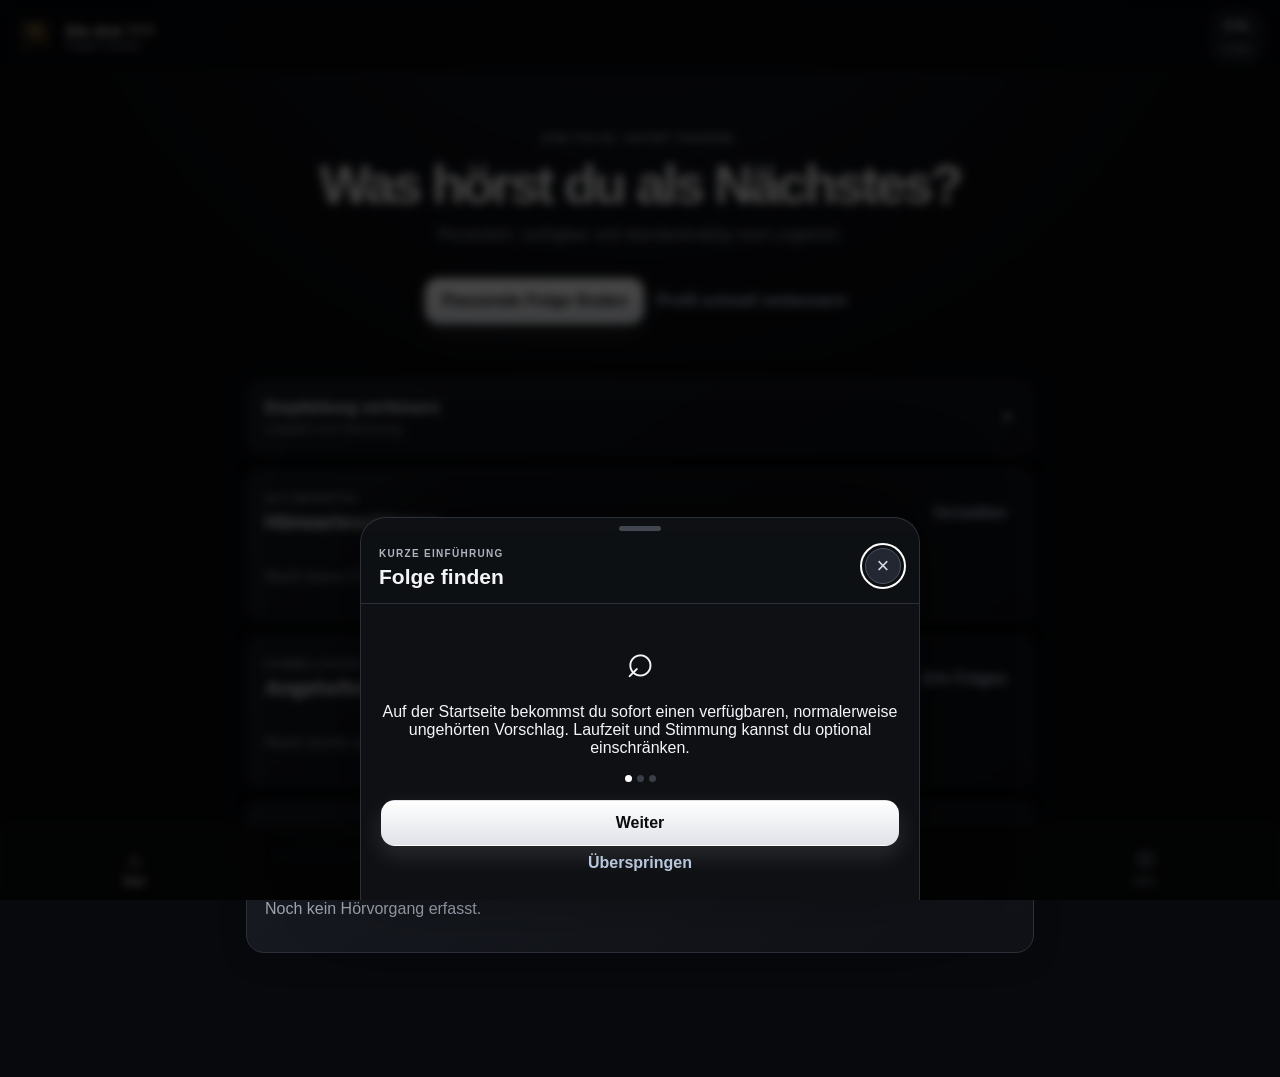
==== commit 68bb0d00: "Add files via upload" ====
--- a/index.html
+++ b/index.html
@@ -21,7 +21,7 @@
       <button id="profileButton" class="profile-button" aria-label="Hörprofil öffnen"><span id="profileProgress">0 %</span><small>Profil</small></button>
     </header>
 
-    <div id="updateBanner" class="update-banner hidden"><span><strong>Version 16 ist verfügbar.</strong><small>Deine Daten bleiben erhalten.</small></span><button id="applyUpdate">Jetzt aktualisieren</button></div>
+    <div id="updateBanner" class="update-banner hidden"><span><strong>Eine neue Version ist verfügbar.</strong><small>Deine Daten bleiben erhalten.</small></span><button id="applyUpdate">Jetzt aktualisieren</button></div>
 
     <main>
       <section class="page active" data-page="home">
@@ -64,7 +64,7 @@
         <div class="page-title"><span class="eyebrow">Hörpläne</span><h1>Listen</h1><p>Eigene Playlists, kuratierte Reihenfolgen und deine Warteschlange.</p></div>
         <section class="section-card"><div class="section-heading"><div><span class="eyebrow">Als Nächstes</span><h2>Hörwarteschlange</h2></div><button id="clearQueue" class="text-button danger">Leeren</button></div><div id="queueList" class="playlist-items"></div></section>
         <section class="playlist-hero"><div><span class="eyebrow">Deine Sammlung</span><h2>Was möchtest du hören?</h2><p>Erstelle freie Listen oder lasse eine Fahrt, einen Abend oder ein Wochenende automatisch füllen.</p></div><button id="newPlaylistButton" class="button primary">＋ Neue Playlist</button></section>
-        <section class="section-card smart-planner"><div class="section-heading"><div><span class="eyebrow">Smart Playlist</span><h2>Hörzeit automatisch planen</h2></div></div><div class="planner-grid"><label><span>Name</span><input id="smartName" value="Meine Hörsession" maxlength="60"></label><label><span>Stunden</span><input id="smartHours" type="number" min="0" max="30" value="2"></label><label><span>Minuten</span><input id="smartMinutes" type="number" min="0" max="59" value="0"></label><label><span>Stimmung</span><select id="smartMood"><option value="any">Egal</option><option value="grusel">Grusel</option><option value="klassiker">Klassiker</option><option value="familie">Familie</option><option value="hugenay">Hugenay</option><option value="meer">Meer & Insel</option><option value="kunst">Kunst</option></select></label><label><span>Hörstatus</span><select id="smartStatus"><option value="unheard">Nur ungehört</option><option value="mixed">Gemischt</option><option value="heard">Nur gehört</option></select></label><label><span>Autor</span><select id="smartAuthor"><option value="all">Alle</option></select></label></div><label class="check-row"><input id="smartContinuity" type="checkbox" checked><span><strong>Zusammenhänge beachten</strong><small>Mehrteiler und Chronologien bleiben in sinnvoller Reihenfolge zusammen.</small></span></label><button id="createSmartPlaylist" class="button primary full">Smart Playlist erstellen</button></section>
+        <section class="section-card smart-planner"><div class="section-heading"><div><span class="eyebrow">Smart Playlist</span><h2>Hörzeit automatisch planen</h2><p>Du siehst zuerst einen Vorschlag und entscheidest danach, ob du ihn speichern möchtest.</p></div></div><div class="planner-grid"><label><span>Name</span><input id="smartName" value="Meine Hörsession" maxlength="60"></label><label><span>Stunden</span><input id="smartHours" type="number" min="0" max="30" value="2"></label><label><span>Minuten</span><input id="smartMinutes" type="number" min="0" max="59" value="0"></label><label><span>Stimmung</span><select id="smartMood"><option value="any">Egal</option><option value="grusel">Grusel</option><option value="klassiker">Klassiker</option><option value="familie">Familie</option><option value="hugenay">Hugenay</option><option value="meer">Meer & Insel</option><option value="kunst">Kunst</option></select></label><label><span>Hörstatus</span><select id="smartStatus"><option value="unheard">Nur ungehört</option><option value="mixed">Gemischt</option><option value="heard">Nur gehört</option></select></label><label><span>Autor</span><select id="smartAuthor"><option value="all">Alle</option></select></label></div><label class="check-row"><input id="smartContinuity" type="checkbox" checked><span><strong>Zusammenhänge beachten</strong><small>Mehrteiler und Chronologien bleiben in sinnvoller Reihenfolge zusammen.</small></span></label><button id="createSmartPlaylist" class="button primary full">Vorschläge anzeigen</button></section>
         <div class="segmented" id="playlistTabs"><button data-playlist-tab="essentials" class="active">★ Essentials</button><button data-playlist-tab="themes">Themen</button><button data-playlist-tab="mine">Meine</button></div><div id="playlistGrid" class="playlist-grid"></div>
       </section>
 
@@ -77,11 +77,11 @@
         <section class="settings-group"><span class="eyebrow">Hilfe</span><article class="settings-list"><button id="startTutorial"><span><strong>Kurze Einführung starten</strong><small>Drei Schritte statt eines langen Rundgangs</small></span><b>›</b></button><button id="openHelp"><span><strong>Kurzanleitung öffnen</strong><small>Bewertungen, Empfehlungen, Warteschlange und Backups</small></span><b>›</b></button></article></section>
         <section class="settings-group"><span class="eyebrow">Diagnose</span><article id="diagnosticsCard" class="diagnostics-card"></article><div class="button-row"><button id="copyDiagnostics" class="button secondary">Diagnose kopieren</button><button id="validateCatalog" class="button secondary">Katalog prüfen</button></div></section>
         <section class="settings-group"><span class="eyebrow">Zurücksetzen</span><article class="settings-list danger-list"><button id="resetPersonalData"><span><strong>Persönliche Daten zurücksetzen</strong><small>Hörstatus, Bewertungen, Listen und Verlauf löschen</small></span><b>›</b></button></article></section>
-        <section class="about-card"><img src="icon-192.png" alt="App-Icon"><div><strong>Folgen-Tracker</strong><span>Version 16.0 · Offline-fähig</span><small>Persönliche Daten bleiben lokal auf diesem Gerät.</small></div></section>
+        <section class="about-card"><img src="icon-192.png" alt="App-Icon"><div><strong>Folgen-Tracker</strong><span>Version 16.1 · Offline-fähig</span><small>Persönliche Daten bleiben lokal auf diesem Gerät.</small></div></section>
       </section>
     </main>
 
-    <nav class="bottom-nav" aria-label="Hauptnavigation"><button data-go="home" class="active"><span>⌂</span><small>Start</small></button><button data-go="episodes"><span>⌕</span><small>Folgen</small></button><button data-go="ranking"><span>≋</span><small>Ranking</small></button><button data-go="playlists"><span>☷</span><small>Listen</small></button><button data-go="settings"><span>⚙</span><small>Mehr</small></button></nav>
+    <nav class="bottom-nav" aria-label="Hauptnavigation"><button data-go="home" class="active"><span class="nav-icon">⌂</span><small>Start</small></button><button data-go="episodes"><span class="nav-icon">⌕</span><small>Folgen</small></button><button data-go="ranking"><span class="nav-icon">≋</span><small>Ranking</small></button><button data-go="playlists"><span class="nav-icon">☷</span><small>Listen</small></button><button data-go="settings"><span class="nav-icon nav-icon-svg" aria-hidden="true"><svg viewBox="0 0 24 24" fill="none"><path d="M12 15.25a3.25 3.25 0 1 0 0-6.5 3.25 3.25 0 0 0 0 6.5Z"/><path d="M19.15 13.16c.04-.38.06-.77.06-1.16s-.02-.78-.07-1.16l2.03-1.58-1.92-3.32-2.4.97a8.5 8.5 0 0 0-2-1.16L14.5 3.2h-3.84l-.36 2.55a8.54 8.54 0 0 0-2 1.16l-2.39-.97-1.92 3.32 2.03 1.58A9.6 9.6 0 0 0 5.95 12c0 .4.03.78.07 1.16l-2.03 1.58 1.92 3.32 2.4-.97c.61.48 1.28.87 2 1.16l.35 2.55h3.84l.36-2.55a8.5 8.5 0 0 0 2-1.16l2.39.97 1.92-3.32-2.02-1.58Z"/></svg></span><small>Mehr</small></button></nav>
   </div>
 
   <div id="loadingScreen" class="loading-screen"><img src="icon-192.png" alt=""><strong>Folgen-Tracker</strong><span id="loadingText">Lade Daten …</span></div>
@@ -92,6 +92,7 @@
   <dialog id="quickRateDialog" class="sheet-dialog compact-dialog"><div class="dialog-handle"></div><header><div><span class="eyebrow">Profil verbessern</span><h2>Bekannte Folgen bewerten</h2></div><button class="icon-button" data-close-dialog="quickRateDialog">×</button></header><div id="quickRateContent" class="dialog-body"></div></dialog>
   <dialog id="feedbackDialog" class="sheet-dialog compact-dialog"><div class="dialog-handle"></div><header><div><span class="eyebrow">Empfehlung steuern</span><h2>Was möchtest du ändern?</h2></div><button class="icon-button" data-close-dialog="feedbackDialog">×</button></header><div id="feedbackContent" class="dialog-body"></div></dialog>
   <dialog id="playlistDialog" class="sheet-dialog"><div class="dialog-handle"></div><header><div id="playlistDialogTitle"></div><button class="icon-button" data-close-dialog="playlistDialog">×</button></header><div id="playlistDialogBody" class="dialog-body"></div></dialog>
+  <dialog id="smartPlaylistDialog" class="sheet-dialog compact-dialog"><div class="dialog-handle"></div><header><div id="smartPlaylistDialogTitle"><span class="eyebrow">Smart Playlist</span><h2>Dein Vorschlag</h2></div><button class="icon-button" data-close-dialog="smartPlaylistDialog">×</button></header><div id="smartPlaylistPreview" class="dialog-body"></div></dialog>
   <dialog id="playlistEditorDialog" class="sheet-dialog compact-dialog"><div class="dialog-handle"></div><header><div><span class="eyebrow">Eigene Liste</span><h2 id="playlistEditorTitle">Playlist erstellen</h2></div><button class="icon-button" data-close-dialog="playlistEditorDialog">×</button></header><form id="playlistEditorForm" class="dialog-body form-stack"><input id="playlistEditorId" type="hidden"><input id="playlistEditorSeedNr" type="hidden"><label><span>Name</span><input id="playlistName" maxlength="60" required></label><label><span>Beschreibung</span><textarea id="playlistDescription" maxlength="240" rows="4"></textarea></label><button class="button primary full" type="submit">Speichern</button></form></dialog>
   <dialog id="importDialog" class="sheet-dialog compact-dialog"><div class="dialog-handle"></div><header><div><span class="eyebrow">Backup prüfen</span><h2>Importvorschau</h2></div><button class="icon-button" data-close-dialog="importDialog">×</button></header><div id="importPreview" class="dialog-body"></div></dialog>
   <dialog id="tutorialDialog" class="sheet-dialog compact-dialog"><div class="dialog-handle"></div><header><div><span class="eyebrow">Kurze Einführung</span><h2 id="tutorialTitle"></h2></div><button class="icon-button" data-close-dialog="tutorialDialog">×</button></header><div id="tutorialContent" class="dialog-body"></div></dialog>
--- a/style.css
+++ b/style.css
@@ -16,3 +16,64 @@
 @media(max-width:680px){.filter-selects,.planner-grid{grid-template-columns:repeat(2,minmax(0,1fr))}.playlist-grid{grid-template-columns:1fr}.playlist-hero,.settings-card{align-items:flex-start;flex-direction:column}.settings-card .segmented{width:100%}.settings-card .segmented button{flex:1}.recommendation-title strong{font-size:27px}.facts-grid{grid-template-columns:1fr}.detail-action-grid{grid-template-columns:1fr}.profile-stats{grid-template-columns:repeat(2,1fr)}}
 @media(max-width:420px){:root{--top:66px}.hero{padding-top:40px}.hero h1{font-size:39px}.page-title h1{font-size:35px}.filter-selects{grid-template-columns:1fr 1fr}.recommendation-card{padding:19px}.button-row>.button{flex:1}.quick-rate-actions{grid-template-columns:repeat(2,1fr)}.streaming-grid{grid-template-columns:1fr}.diagnostics-card{grid-template-columns:1fr 1fr}}
 @media(prefers-reduced-motion:reduce){*{scroll-behavior:auto!important;animation:none!important;transition:none!important}}
+
+/* Version 16.1 – visuelles Polishing */
+.smart-planner .section-heading{align-items:flex-start}.smart-planner .section-heading p{margin:7px 0 0;color:var(--muted);font-size:12px;line-height:1.5;max-width:560px}
+
+.bottom-nav .nav-icon{width:26px;height:26px;display:grid;place-items:center;font-size:22px;line-height:1}
+.bottom-nav .nav-icon-svg svg{width:23px;height:23px;display:block;stroke:currentColor;stroke-width:1.65;stroke-linecap:round;stroke-linejoin:round}
+
+.sheet-dialog header>.icon-button{width:36px;height:36px;flex:0 0 36px;border-color:rgba(255,255,255,.12);background:rgba(30,34,42,.72);color:#d9dde4;font-size:22px;font-weight:400}
+.sheet-dialog header>.icon-button:hover,.sheet-dialog header>.icon-button:focus-visible{background:#222731;border-color:#4b5360}
+.icon-button.subtle{width:32px;height:32px;flex:0 0 32px;border-color:rgba(255,255,255,.08);background:transparent;color:var(--muted);font-size:19px}
+
+.detail-hero{padding-bottom:19px}
+.detail-hero .detail-meta{font-size:14px;line-height:1.45;color:#9da4af}
+.detail-hero>p{margin:18px 0 0;line-height:1.58;color:#d0d3d9}
+.detail-hero .episode-tags{gap:6px;margin-top:17px}
+.detail-hero .episode-tags span{font-size:10.5px;padding:6px 9px;line-height:1.15;background:#1d2129}
+.detail-hero+.detail-section{padding-top:16px}
+.detail-section{padding:23px 0}
+.detail-section h3{margin:0 0 14px}
+.detail-section-primary h3{font-size:14px;color:#c3c8d1}
+.detail-section-secondary h3{font-size:12.5px;color:#9da4af;letter-spacing:.1em}
+.detail-section h4{margin:22px 0 10px;font-size:12px;letter-spacing:.06em;color:#aeb4be}
+.status-section{padding-bottom:24px}
+.streaming-section{padding-top:22px}
+.detail-action-grid .button{min-height:50px}
+
+.sticky-dialog-actions .sticky-tertiary{background:transparent;border-color:#2c323c;color:#c4c9d1}
+.sticky-dialog-actions .sticky-secondary{background:#191c23;border-color:#343a46;color:#f0f2f5}
+
+.quick-rate-meta{margin:15px 0 0;line-height:1.45}
+.quick-rate-navigation{display:grid;grid-template-columns:repeat(3,minmax(0,1fr));gap:8px;margin:0 0 24px}
+.quick-rate-navigation .button{min-width:0;min-height:50px;padding:10px 8px;font-size:14px;line-height:1.15}
+.quick-rate-profile{margin:0 0 5px}
+.quick-rate-hint{display:block;color:#717984;font-size:11px;line-height:1.4}
+.quick-rate-card>.button.full+.button.full{margin-top:9px}
+
+.smart-preview-hero{padding-bottom:18px;border-bottom:1px solid var(--line)}
+.smart-preview-stats{display:grid;grid-template-columns:repeat(3,minmax(0,1fr));gap:8px}
+.smart-preview-stats>div{min-width:0;padding:12px 9px;border:1px solid var(--line);border-radius:13px;background:var(--surface);text-align:center}
+.smart-preview-stats strong,.smart-preview-stats span{display:block}
+.smart-preview-stats strong{font-size:17px;line-height:1.25;overflow-wrap:anywhere}
+.smart-preview-stats span{margin-top:4px;color:var(--muted);font-size:9px;text-transform:uppercase;letter-spacing:.08em}
+.smart-preview-hero p{margin:13px 2px 0;color:var(--muted);font-size:12px;line-height:1.5}
+.smart-preview-list{display:grid;gap:8px;padding:18px 0}
+.smart-preview-item{display:grid;grid-template-columns:34px minmax(0,1fr) 32px;align-items:center;gap:10px;padding:10px;border:1px solid var(--line);border-radius:13px;background:#111318}
+.smart-preview-position{width:34px;height:34px;display:grid;place-items:center;border-radius:10px;background:#22262e;color:#e7eaf0;font-size:12px;font-weight:850}
+.smart-preview-item>div{display:grid;min-width:0;text-align:left}
+.smart-preview-item strong{font-size:14px;line-height:1.3}
+.smart-preview-item small{margin-top:4px;color:var(--muted);font-size:11px;white-space:nowrap;overflow:hidden;text-overflow:ellipsis}
+.smart-preview-actions{position:sticky;bottom:-20px;margin:0 -20px -20px;padding:12px 20px calc(14px + env(safe-area-inset-bottom));background:linear-gradient(180deg,rgba(14,16,20,.88),#0e1014 22%);backdrop-filter:blur(14px)}
+.smart-preview-actions>.button{margin-bottom:9px}
+.smart-preview-actions .button-row{display:grid;grid-template-columns:1fr 1fr;gap:9px}
+.smart-preview-actions .button-row>*{min-width:0}
+
+@media(max-width:480px){
+  .quick-rate-actions{grid-template-columns:repeat(4,minmax(0,1fr))}
+  .quick-rate-navigation{gap:6px}
+  .quick-rate-navigation .button{padding:9px 5px;font-size:13px}
+  .smart-preview-actions .button-row{grid-template-columns:1fr}
+}
+@media(max-width:350px){.quick-rate-actions{grid-template-columns:repeat(2,minmax(0,1fr))}.quick-rate-navigation{grid-template-columns:1fr}.smart-preview-stats{grid-template-columns:1fr}}
